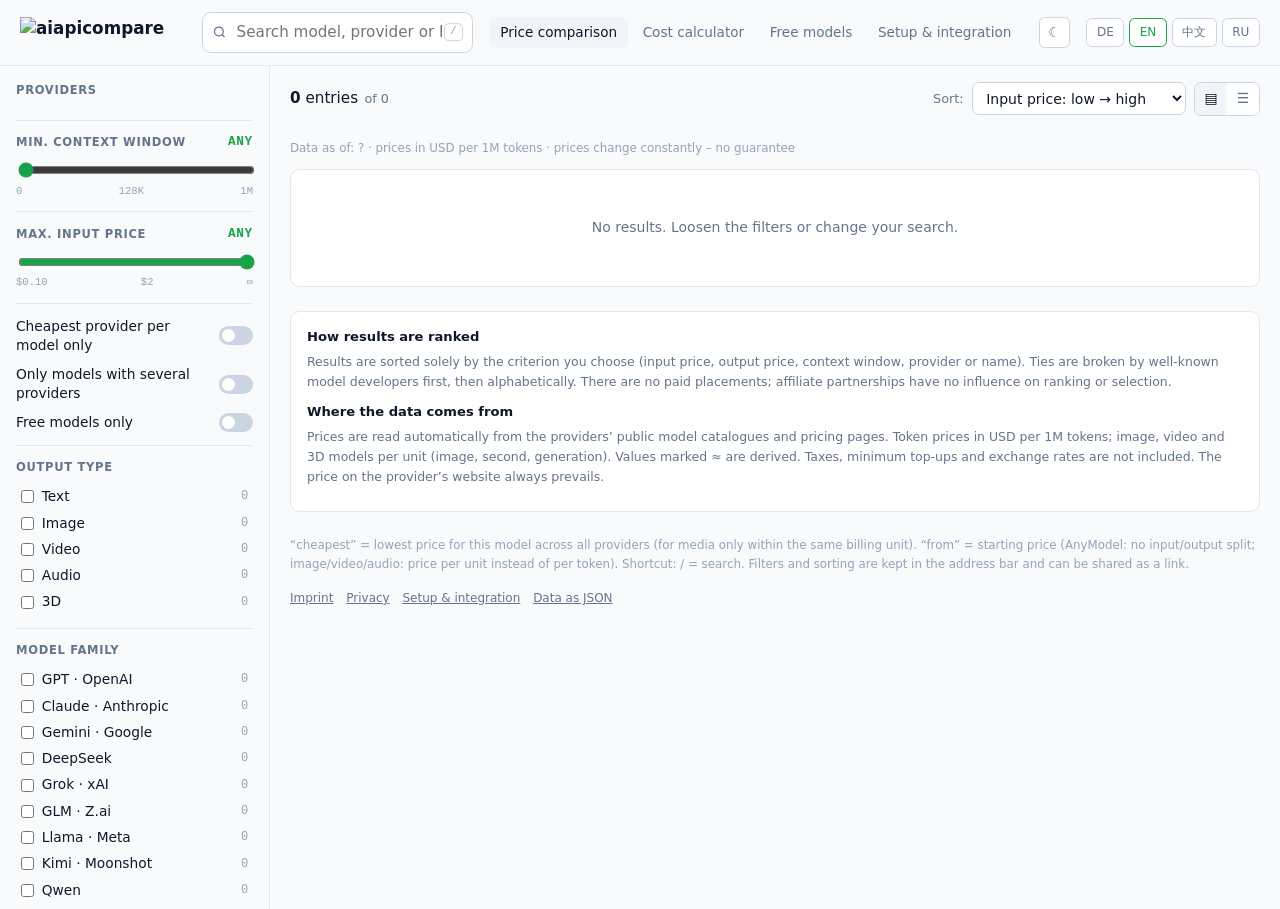
==== index.html @ ac5bf2ed "Website aiapicompare hochladen" ====
<!DOCTYPE html>
<html lang="de">
<head>
<meta charset="UTF-8">
<meta name="viewport" content="width=device-width, initial-scale=1">
<title>aiapicompare – Compare AI API prices</title>
<script src="theme.js"></script>
<meta name="description" content="Compare AI API prices: LLM token prices, image and video models across OpenRouter, NanoGPT, DeepInfra, Novita, CometAPI and more – sortable by provider, price and context window.">
<meta property="og:type" content="website">
<meta property="og:site_name" content="aiapicompare">
<meta property="og:title" content="aiapicompare – Compare AI API prices">
<meta property="og:description" content="Token, image &amp; video prices across providers – sortable by provider, price and context window.">
<meta property="og:url" content="https://aiapicompare.com/">
<meta property="og:image" content="https://aiapicompare.com/og-image.png">
<meta name="twitter:card" content="summary_large_image">
<link rel="icon" href="favicon.svg" type="image/svg+xml">
<link rel="icon" href="favicon-32.png" sizes="32x32" type="image/png">
<link rel="apple-touch-icon" href="apple-touch-icon.png">
<meta name="theme-color" content="#0b0c0e">
<style>
  :root{
    --bg:#0b0c0e; --panel:#121418; --panel2:#171a1f; --fg:#e8e9eb; --muted:#8d939c; --dim:#5f656e;
    --accent:#4ade80; --accent-bg:rgba(74,222,128,.10); --blue:#60a5fa;
    --border:#23262c; --border2:#2e323a; --input:#0e1013;
    --mono:ui-monospace,"Cascadia Code",Consolas,monospace;
  }
  *{box-sizing:border-box}
  html,body{margin:0}
  body{font-family:system-ui,-apple-system,"Segoe UI",Roboto,Ubuntu,sans-serif;background:var(--bg);color:var(--fg);font-size:14px;line-height:1.4}
  button,input,select{font:inherit;color:inherit}
  a{color:inherit}

  /* ---------- Kopfzeile ---------- */
  :root{--topbar:rgba(11,12,14,.92);--cmpbg:#0f1114}
  [data-theme=light]{--bg:#f8fafc;--panel:#ffffff;--panel2:#f1f5f9;--fg:#0f172a;--muted:#64748b;--dim:#94a3b8;--accent:#16a34a;--accent-bg:rgba(22,163,74,.08);--blue:#2563eb;--border:#e2e8f0;--border2:#cbd5e1;--input:#ffffff;--topbar:rgba(248,250,252,.92);--cmpbg:#f8fafc}
  [data-theme=light] .disclosure{background:#fffbeb;color:#78350f;border-color:#fcd34d}
  [data-theme=light] .disclosure b{color:#92400e}
  [data-theme=light] .switch span:before{box-shadow:0 0 0 1px #cbd5e1}
  .brand .logo-l{display:none}
  [data-theme=light] .brand .logo-d{display:none}
  [data-theme=light] .brand .logo-l{display:block}
  .themebtn{padding:.3rem .55rem;font-size:.85rem;border:1px solid var(--border2);background:var(--input);border-radius:.35rem;cursor:pointer;color:var(--muted);margin-left:auto}
  .themebtn+.langbtns{margin-left:0}
  .themebtn .ti-d{display:none}
  [data-theme=light] .themebtn .ti-l{display:none}
  [data-theme=light] .themebtn .ti-d{display:inline}
  .tag.neu{background:rgba(96,165,250,.12);color:var(--blue);border-color:rgba(96,165,250,.4);font-weight:700}
  .tag.gratis{background:var(--accent-bg);color:var(--accent);border-color:rgba(74,222,128,.35);font-weight:700}
  .tag.down{color:var(--accent)}
  .tag.up{color:#f87171}
  .sub5{display:block;font-size:.68rem;color:var(--dim);font-weight:400}
  a.mname{text-decoration:none;color:var(--fg)}
  a.mname:hover{color:var(--accent);text-decoration:underline}
  .topbar{position:sticky;top:0;z-index:20;display:flex;align-items:center;gap:1rem;padding:.75rem 1.25rem;background:var(--topbar);backdrop-filter:blur(8px);border-bottom:1px solid var(--border)}
  .brand{font-weight:700;font-size:1.05rem;white-space:nowrap}
  .brand{display:flex;align-items:center;text-decoration:none}
  .brand img{display:block;height:30px;width:auto}
  .searchbox{flex:1;max-width:560px;position:relative}
  .searchbox input{width:100%;padding:.55rem .9rem .55rem 2.1rem;border:1px solid var(--border2);border-radius:.55rem;background:var(--input);font-size:.95rem}
  .searchbox input:focus{outline:none;border-color:var(--blue)}
  .searchbox svg{position:absolute;left:.65rem;top:50%;transform:translateY(-50%);color:var(--muted)}
  .searchbox kbd{position:absolute;right:.6rem;top:50%;transform:translateY(-50%);font-family:var(--mono);font-size:.7rem;color:var(--dim);border:1px solid var(--border2);border-radius:.3rem;padding:0 .35rem}
  .langbtns{display:flex;gap:.3rem;margin-left:auto}
  .langbtns button{padding:.3rem .6rem;font-size:.75rem;border:1px solid var(--border2);background:var(--input);border-radius:.35rem;cursor:pointer;color:var(--muted)}
  .langbtns button.active{border-color:var(--accent);color:var(--accent)}
  .nav{display:flex;gap:.2rem}
  .nav a{padding:.35rem .7rem;border-radius:.4rem;text-decoration:none;color:var(--muted);font-size:.85rem;white-space:nowrap}
  .nav a:hover{color:var(--fg);background:var(--panel2)}
  .nav a.active{color:var(--fg);background:var(--panel2)}
  .adlabel{display:inline-block;font-size:.6rem;font-weight:700;letter-spacing:.03em;text-transform:uppercase;padding:.05rem .3rem;border-radius:.25rem;background:#3b2f0b;color:#fbbf24;border:1px solid #5c4710;vertical-align:middle;margin-left:.2rem}
  .disclosure{display:flex;gap:.6rem;align-items:flex-start;font-size:.78rem;line-height:1.5;color:#e5d3a1;background:#1d180a;border:1px solid #4a3a10;border-radius:.5rem;padding:.55rem .8rem;margin-bottom:.8rem}
  .disclosure[hidden]{display:none}
  .disclosure b{color:#fbbf24}
  .gotolink{display:inline-flex;align-items:center;gap:.2rem;padding:.25rem .55rem;border:1px solid var(--border2);border-radius:.4rem;text-decoration:none;font-size:.78rem;color:var(--fg);white-space:nowrap}
  .gotolink:hover{border-color:var(--accent);color:var(--accent)}
  .provlink{text-decoration:none}
  .provlink:hover span.pn{text-decoration:underline;color:var(--accent)}
  .est{color:#f59e0b;cursor:help;margin-right:.15rem}
  .legal{margin-top:1rem;font-size:.75rem}
  .legal a{color:var(--muted);margin-right:.8rem}
  .infobox{margin-top:1.5rem;padding:.9rem 1rem;border:1px solid var(--border);border-radius:.6rem;background:var(--panel);font-size:.78rem;color:var(--muted);line-height:1.6}
  .infobox h4{margin:0 0 .3rem;color:var(--fg);font-size:.82rem}
  .infobox p{margin:.2rem 0 .6rem}
  .filterbtn{display:none;padding:.45rem .75rem;border:1px solid var(--border2);background:var(--input);border-radius:.5rem;cursor:pointer}

  /* ---------- Layout ---------- */
  .layout{display:grid;grid-template-columns:270px 1fr;gap:0;min-height:calc(100vh - 57px)}
  aside{border-right:1px solid var(--border);padding:1rem 1rem 2rem;position:sticky;top:57px;height:calc(100vh - 57px);overflow-y:auto}
  main{padding:1rem 1.25rem 3rem;min-width:0}

  /* ---------- Seitenleiste ---------- */
  .fgroup{border-bottom:1px solid var(--border);padding:.8rem 0}
  .fgroup:first-child{padding-top:0}
  .fgroup h3{margin:0 0 .55rem;font-size:.72rem;letter-spacing:.06em;text-transform:uppercase;color:var(--muted);font-weight:600;display:flex;justify-content:space-between;align-items:center}
  .fgroup h3 button{background:none;border:0;color:var(--blue);font-size:.7rem;cursor:pointer;text-transform:none;letter-spacing:0;padding:0}
  .check{display:flex;align-items:center;gap:.5rem;padding:.22rem .3rem;border-radius:.35rem;cursor:pointer;font-size:.86rem}
  .check:hover{background:var(--panel2)}
  .check input{accent-color:var(--accent);margin:0}
  .check .cnt{margin-left:auto;color:var(--dim);font-size:.75rem;font-family:var(--mono)}
  .dot{width:.55rem;height:.55rem;border-radius:50%;flex:none}
  .range-val{font-family:var(--mono);font-size:.8rem;color:var(--accent)}
  input[type=range]{width:100%;accent-color:var(--accent)}
  .range-ticks{display:flex;justify-content:space-between;font-size:.66rem;color:var(--dim);font-family:var(--mono)}
  .toggle{display:flex;align-items:center;justify-content:space-between;gap:.6rem;font-size:.86rem;cursor:pointer}
  .switch{position:relative;width:34px;height:19px;flex:none}
  .switch input{opacity:0;width:0;height:0}
  .switch span{position:absolute;inset:0;background:var(--border2);border-radius:19px;transition:.15s}
  .switch span:before{content:"";position:absolute;width:13px;height:13px;left:3px;top:3px;background:#fff;border-radius:50%;transition:.15s}
  .switch input:checked+span{background:var(--accent)}
  .switch input:checked+span:before{transform:translateX(15px)}
  .resetall{margin-top:1rem;width:100%;padding:.5rem;border:1px solid var(--border2);background:var(--input);border-radius:.45rem;cursor:pointer;color:var(--muted)}
  .resetall:hover{color:var(--fg)}

  /* ---------- Werkzeugleiste ---------- */
  .toolbar{display:flex;align-items:center;gap:.75rem;flex-wrap:wrap;margin-bottom:.7rem}
  .count{font-size:.95rem}
  .count b{font-weight:700}
  .count small{color:var(--muted);margin-left:.4rem}
  .tb-right{margin-left:auto;display:flex;gap:.5rem;align-items:center}
  .tb-right label{font-size:.8rem;color:var(--muted)}
  select{padding:.42rem .6rem;border:1px solid var(--border2);background:var(--input);border-radius:.45rem;cursor:pointer}
  .viewtog{display:flex;border:1px solid var(--border2);border-radius:.45rem;overflow:hidden}
  .viewtog button{padding:.38rem .6rem;background:var(--input);border:0;cursor:pointer;color:var(--muted)}
  .viewtog button.active{background:var(--panel2);color:var(--fg)}
  .chips{display:flex;flex-wrap:wrap;gap:.35rem;margin-bottom:.8rem;min-height:0}
  .chip{display:inline-flex;align-items:center;gap:.35rem;padding:.2rem .55rem;font-size:.76rem;border:1px solid var(--border2);border-radius:1rem;background:var(--panel);cursor:pointer}
  .chip:hover{border-color:#f87171}
  .chip i{font-style:normal;color:var(--muted)}
  .meta{font-size:.74rem;color:var(--dim);margin-bottom:.8rem}

  /* ---------- Tabelle ---------- */
  .tablewrap{border:1px solid var(--border);border-radius:.6rem;background:var(--panel)}
  thead th:first-child{border-top-left-radius:.6rem}
  thead th:last-child{border-top-right-radius:.6rem}
  table{width:100%;border-collapse:collapse}
  thead th{position:sticky;top:57px;z-index:5;background:var(--panel2);padding:.6rem .8rem;font-size:.72rem;font-weight:600;color:var(--muted);text-align:left;border-bottom:1px solid var(--border);white-space:nowrap;user-select:none}
  th.sortable{cursor:pointer}
  th.sortable:hover{color:var(--fg)}
  th.active{color:var(--accent)}
  th .arr{display:inline-block;margin-left:.25rem;opacity:.35;font-size:.7rem}
  th.active .arr{opacity:1}
  th.num,td.num{text-align:right}
  tbody td{padding:.6rem .8rem;border-bottom:1px solid var(--border);vertical-align:middle}
  tbody tr.row:hover td{background:rgba(255,255,255,.025)}
  .mname{font-weight:600;text-decoration:none}
  .mname:hover{color:var(--accent)}
  .mid{display:block;font-family:var(--mono);font-size:.72rem;color:var(--dim);margin-top:.1rem;word-break:break-all}
  .tags{display:inline-flex;gap:.25rem;margin-left:.35rem;vertical-align:middle}
  .tag{font-size:.62rem;padding:.05rem .35rem;border-radius:.3rem;background:var(--panel2);color:var(--muted);border:1px solid var(--border2)}
  .tag.best{background:var(--accent-bg);color:var(--accent);border-color:rgba(74,222,128,.35)}
  .prov{display:inline-flex;align-items:center;gap:.4rem;white-space:nowrap}
  .prov small{color:var(--dim)}
  .price{font-family:var(--mono);white-space:nowrap}
  .price.best{color:var(--accent);font-weight:700}
  .unit{color:var(--dim);font-size:.7rem}
  .ctx{font-family:var(--mono);white-space:nowrap}
  .ctxbar{display:block;height:3px;border-radius:2px;background:var(--border2);margin-top:.3rem;overflow:hidden;width:70px;margin-left:auto}
  .ctxbar i{display:block;height:100%;background:var(--blue)}
  .cmpbtn{padding:.2rem .5rem;font-size:.72rem;border:1px solid var(--border2);border-radius:1rem;background:var(--input);cursor:pointer;color:var(--blue);white-space:nowrap}
  .cmpbtn:hover,.cmpbtn.open{border-color:var(--blue)}
  .extlink{color:var(--muted);text-decoration:none;font-size:1rem}
  .extlink:hover{color:var(--accent)}
  tr.cmp td{background:var(--cmpbg);padding:.4rem .8rem .8rem 2rem}
  .cmptable{width:100%;max-width:760px;border-collapse:collapse;font-size:.82rem}
  .cmptable th{position:static;background:none;padding:.35rem .5rem;font-size:.68rem}
  .cmptable td{padding:.35rem .5rem;border-bottom:1px dashed var(--border)}
  .cmptable tr.self td{background:rgba(96,165,250,.06)}
  .diff{font-size:.7rem;color:#f59e0b;margin-left:.3rem}
  .empty{padding:3rem;color:var(--muted);text-align:center}
  .more{display:block;margin:1rem auto 0;padding:.6rem 1.4rem;border:1px solid var(--border2);background:var(--panel);border-radius:.5rem;cursor:pointer}
  .more:hover{border-color:var(--accent)}

  /* ---------- Listenansicht (Karten) ---------- */
  .caps{display:flex;flex-wrap:wrap;gap:.25rem;margin-top:.35rem}
  .cap{display:inline-flex;align-items:center;gap:.15rem;font-size:.72rem;line-height:1.3;padding:.05rem .32rem;border:1px solid var(--border2);border-radius:.3rem;background:var(--panel2);cursor:help;white-space:nowrap}
  .cap b{font-size:.62rem;font-weight:700;color:var(--blue)}
  .cap.info{color:var(--muted);cursor:default}
  .cap.on{border-color:var(--accent);background:var(--accent-bg)}
  .check .ico{width:1.3rem;text-align:center;flex:none}
  .fhint{font-size:.7rem;color:var(--dim);margin-top:.4rem;line-height:1.4}
  .cards{display:flex;flex-direction:column;gap:.6rem}
  .card{border:1px solid var(--border);border-radius:.6rem;background:var(--panel);padding:.9rem 1rem}
  .card:hover{border-color:var(--border2)}
  .card-top{display:flex;justify-content:space-between;gap:1rem;align-items:flex-start}
  .card-stats{display:flex;flex-wrap:wrap;gap:.4rem 1.2rem;margin-top:.55rem;font-size:.8rem;color:var(--muted)}
  .card-stats b{color:var(--fg);font-family:var(--mono);font-weight:600}
  .card-stats b.best{color:var(--accent)}
  .card .cmpwrap{margin-top:.6rem}

  footer{margin-top:1.5rem;font-size:.74rem;color:var(--dim);line-height:1.6}

  /* ---------- Mobil ---------- */
  .backdrop{display:none}
  @media (max-width:900px){
    .layout{grid-template-columns:1fr}
    aside{position:fixed;left:0;top:0;bottom:0;width:300px;max-width:86vw;height:100vh;z-index:40;background:var(--bg);transform:translateX(-105%);transition:transform .2s;padding-top:1.2rem}
    body.drawer aside{transform:none}
    body.drawer .backdrop{display:block;position:fixed;inset:0;background:rgba(0,0,0,.55);z-index:30}
    .filterbtn{display:inline-block}
    .brand small{display:none}
    .nav{order:6;flex-basis:100%;overflow-x:auto}
    .topbar{flex-wrap:wrap;gap:.6rem}
    .searchbox{order:5;flex-basis:100%;max-width:none}
    .searchbox kbd{display:none}
    .tablewrap{overflow-x:auto}
    thead th{position:static}
  }
  @media (max-width:640px){
    main{padding:.8rem}
    .tb-right{margin-left:0;width:100%}
    .tb-right select{flex:1;min-width:0}
    .tb-right label{display:none}
  }
</style>
</head>
<body>

<div class="topbar">
  <button class="filterbtn" id="filterbtn">☰ <span data-t="filter"></span></button>
  <a class="brand" href="index.html" aria-label="aiapicompare"><img class="logo-d" src="logo/logo.svg" alt="aiapicompare" width="166" height="30"><img class="logo-l" src="logo/logo-hell.svg" alt="aiapicompare" width="166" height="30"></a>
  <div class="searchbox">
    <svg width="15" height="15" viewBox="0 0 24 24" fill="none" stroke="currentColor" stroke-width="2"><circle cx="11" cy="11" r="7"/><path d="m20 20-3.5-3.5"/></svg>
    <input type="search" id="search" autocomplete="off">
    <kbd>/</kbd>
  </div>
  <nav class="nav">
    <a href="index.html" class="active" data-t="nav_vergleich"></a>
    <a href="kosten.html" data-t="nav_kosten"></a>
    <a href="free.html" data-t="nav_gratis" id="gratislink"></a>
    <a href="anbindung.html" data-t="nav_anbindung"></a>
  </nav>
  <button class="themebtn"><span class="ti-l">☀</span><span class="ti-d">☾</span></button>
  <div class="langbtns">
    <button data-lang="de">DE</button>
    <button data-lang="en">EN</button>
    <button data-lang="zh">中文</button>
    <button data-lang="ru">RU</button>
  </div>
</div>

<div class="backdrop" id="backdrop"></div>

<div class="layout">
  <aside id="sidebar"></aside>
  <main>
    <div class="toolbar">
      <div class="count" id="count"></div>
      <div class="tb-right">
        <label for="sortsel" data-t="sortieren"></label>
        <select id="sortsel"></select>
        <div class="viewtog" id="viewtog">
          <button data-view="table" title="">▤</button>
          <button data-view="list" title="">☰</button>
        </div>
      </div>
    </div>
    <div class="chips" id="chips"></div>
    <div class="disclosure" id="disclosure" hidden></div>
    <div class="meta" id="meta"></div>
    <div id="results"></div>
    <div class="infobox" id="infobox"></div>
    <footer id="footer"></footer>
    <div class="legal"><a href="impressum.html" data-t="impressum"></a><a href="datenschutz.html" data-t="datenschutz"></a><a href="anbindung.html" data-t="nav_anbindung"></a><a href="api/prices.json" data-t="api"></a></div>
  </main>
</div>

<script src="config.js"></script>
<script src="out/data.js"></script>
<script>
"use strict";
const D = window.API_DATEN || {};
const C = window.SITE_CONFIG || {kennzeichnung:"Anzeige", hatAffiliate:function(){ return false; },
  linkHtml:function(k,u,t,c){ return u ? '<a class="'+(c||"")+'" href="'+u+'" target="_blank" rel="noopener">'+t+'</a>' : ""; }};

/* =================== Konfiguration =================== */
const QUELLEN = [
  {key:"openrouter",   name:"OpenRouter",   farbe:"#a78bfa"},
  {key:"uplinkswitch", name:"UplinkSwitch", farbe:"#f472b6"},
  {key:"anymodel",     name:"AnyModel",     farbe:"#fbbf24"},
  {key:"nanogpt",      name:"NanoGPT",      farbe:"#34d399"},
  {key:"chutes",       name:"Chutes",       farbe:"#f87171"},
  {key:"deepinfra",    name:"DeepInfra",    farbe:"#60a5fa"},
  {key:"novita",       name:"Novita AI",    farbe:"#2dd4bf"},
  {key:"cometapi",     name:"CometAPI",     farbe:"#fb923c"},
  {key:"kyma",         name:"Kyma API",     farbe:"#c084fc"}
].filter(function(q){ return D[q.key] && Object.keys(D[q.key]).length; });   // nur Anbieter mit Daten anzeigen
const Q_BY_KEY = {}; QUELLEN.forEach(function(q){ Q_BY_KEY[q.key] = q; });

const FAMILIEN = [
  {key:"gpt",      label:"GPT · OpenAI",       tokens:["openai","gpt"]},
  {key:"claude",   label:"Claude · Anthropic", tokens:["anthropic","claude"]},
  {key:"gemini",   label:"Gemini · Google",    tokens:["google","gemini","gemma"]},
  {key:"deepseek", label:"DeepSeek",           tokens:["deepseek"]},
  {key:"grok",     label:"Grok · xAI",         tokens:["xai","grok"]},
  {key:"glm",      label:"GLM · Z.ai",         tokens:["z.ai","glm"]},
  {key:"llama",    label:"Llama · Meta",       tokens:["meta","llama"]},
  {key:"kimi",     label:"Kimi · Moonshot",    tokens:["moonshot","kimi"]},
  {key:"qwen",     label:"Qwen",               tokens:["qwen"]},
  {key:"mistral",  label:"Mistral",            tokens:["mistral","codestral","devstral"]},
  {key:"minimax",  label:"MiniMax",            tokens:["minimax"]}
];
/* Fähigkeiten von Bild-/Video-Modellen (Piktogramme) */
const FAEH = {
  t2v:      {ico:"📝", art:"video", de:"Text → Video", en:"Text → video", zh:"文生视频", ru:"Текст → видео"},
  start:    {ico:"⏮️", art:"video", de:"Startbild (Bild → Video)", en:"First frame (image → video)", zh:"首帧（图生视频）", ru:"Первый кадр (изображение → видео)"},
  ende:     {ico:"⏭️", art:"video", de:"Endbild (letztes Bild vorgeben)", en:"Last frame", zh:"尾帧", ru:"Последний кадр"},
  ref:      {ico:"🧩", art:"video", de:"Referenzbilder / Figuren", en:"Reference images / characters", zh:"参考图 / 角色", ru:"Референсы / персонажи"},
  v2v:      {ico:"🎞️", art:"video", de:"Video bearbeiten (Video → Video)", en:"Video editing (video → video)", zh:"视频编辑（视频转视频）", ru:"Редактирование видео"},
  motion:   {ico:"🕺", art:"video", de:"Bewegung übertragen", en:"Motion transfer", zh:"动作迁移", ru:"Перенос движения"},
  ton:      {ico:"🔊", art:"video", de:"Mit Ton / Audio", en:"Native audio", zh:"原生音频", ru:"Со звуком"},
  audio_in: {ico:"🎤", art:"video", de:"Audio-Eingabe / Lippensynchron", en:"Audio input / lip-sync", zh:"音频输入 / 口型同步", ru:"Аудиовход / липсинк"},
  multishot:{ico:"🎬", art:"video", de:"Mehrere Szenen (Multi-Shot)", en:"Multi-shot", zh:"多镜头", ru:"Несколько сцен"},
  t2i:      {ico:"📝", art:"bild",  de:"Text → Bild", en:"Text → image", zh:"文生图", ru:"Текст → изображение"},
  edit:     {ico:"✏️", art:"bild",  de:"Bild bearbeiten", en:"Image editing", zh:"图像编辑", ru:"Редактирование изображений"},
  multiref: {ico:"🗂️", art:"bild",  de:"Mehrere Eingabebilder", en:"Multiple input images", zh:"多图输入", ru:"Несколько входных изображений"},
  maske:    {ico:"🖌️", art:"bild",  de:"Maske / Inpainting", en:"Mask / inpainting", zh:"蒙版 / 局部重绘", ru:"Маска / инпейнтинг"},
  transparent:{ico:"🔳", art:"bild", de:"Transparenter Hintergrund", en:"Transparent background", zh:"透明背景", ru:"Прозрачный фон"},
  upscale:  {ico:"🔍", art:"bild",  de:"Hochskalieren", en:"Upscaling", zh:"超分放大", ru:"Апскейл"},
  outpaint: {ico:"↔️", art:"bild",  de:"Bild erweitern (Outpainting)", en:"Outpainting", zh:"扩图", ru:"Расширение изображения"},
  "4k":     {ico:"<b>4K</b>", art:"beide", de:"Bis 4K-Auflösung", en:"Up to 4K resolution", zh:"最高 4K 分辨率", ru:"До 4K"},
  unzensiert:{ico:"🔓", art:"beide", de:"Ohne Inhaltsfilter", en:"No content filter", zh:"无内容过滤", ru:"Без фильтра контента"}
};
const FAEH_ORDNUNG = Object.keys(FAEH);
function faehName(k){ const f = FAEH[k]; return f ? (f[lang] || f.en) : k; }
const TYPEN = ["text","bild","video","audio","3d"];

// Schritte für die Schieberegler
const CTX_STEPS   = [0, 8000, 32000, 64000, 128000, 200000, 256000, 400000, 1000000];
const PREIS_STEPS = [0.1, 0.25, 0.5, 1, 2, 5, 10, 25, Infinity];  // max. Input-Preis

const ENTW_MAP = {"openai":"OpenAI","anthropic":"Anthropic","google":"Google","deepseek":"DeepSeek","deepseek-ai":"DeepSeek",
  "z-ai":"Z.ai","zai-org":"Z.ai","qwen":"Qwen","moonshotai":"Moonshot AI","meta-llama":"Meta","mistralai":"Mistral",
  "minimax":"MiniMax","minimaxai":"MiniMax","x-ai":"xAI","xai":"xAI","nvidia":"NVIDIA","microsoft":"Microsoft","cohere":"Cohere",
  "amazon":"Amazon","perplexity":"Perplexity","tencent":"Tencent","xiaomi":"Xiaomi"};
const BEKANNT = ["OpenAI","Anthropic","Google","DeepSeek","xAI","Meta","Qwen","Moonshot AI","Z.ai","Mistral","MiniMax","NVIDIA","Xiaomi","Tencent","Microsoft"];

/* =================== Übersetzungen =================== */
const I18N = {
  de:{
    seitentitel:"aiapicompare – KI-API-Preise vergleichen",
    nav_kosten:"Kostenrechner", nav_gratis:"Kostenlose Modelle", gratis:"kostenlos", nur_gratis:"Nur kostenlose Modelle", neu:"NEU", vorher:function(p){ return "vorher "+p; }, theme:"Hell / Dunkel", api:"Daten als JSON", pro5s:"/ 5-s-Clip", gen:"pro Generierung",
    filter:"Filter", suche:"Modell, Anbieter oder ID suchen …", sortieren:"Sortieren:",
    nav_vergleich:"Preisvergleich", nav_anbindung:"Anbindung & Einrichtung", impressum:"Impressum", datenschutz:"Datenschutz",
    zum_anbieter:"Zum Anbieter", einrichten:function(n){ return "So bindest du "+n+" an (Hermes, VS Code …)"; },
    geschaetzt:"geschätzt – aus dem Abrechnungsfaktor des Anbieters abgeleitet, nicht direkt veröffentlicht",
    disclosure:function(k){ return "<b>Transparenz:</b> Links mit dem Hinweis „"+k+"“ sind Affiliate-Links (Werbung). Wenn du darüber bei einem Anbieter Guthaben kaufst, erhalten wir eine Provision – für dich ändert sich der Preis nicht. Die Reihenfolge der Ergebnisse wird dadurch nicht beeinflusst."; },
    infobox:'<h4>Wie die Reihenfolge zustande kommt</h4><p>Die Ergebnisse werden ausschließlich nach dem von dir gewählten Kriterium sortiert (Input-Preis, Output-Preis, Kontextfenster, Anbieter oder Name). Bei Gleichstand stehen bekannte Modellentwickler vorn, danach alphabetisch. Es gibt keine bezahlten Platzierungen; Affiliate-Partnerschaften haben keinen Einfluss auf Reihenfolge oder Auswahl.</p><h4>Woher die Daten kommen</h4><p>Preise werden automatisch aus den öffentlichen Modell-Katalogen bzw. Preisseiten der Anbieter gelesen. Token-Preise in USD pro 1 Mio. Token; Bild-, Video- und 3D-Modelle pro Einheit (Bild, Sekunde, Generierung). Werte mit ≈ sind abgeleitet. Steuern, Mindestaufladungen und Wechselkurse sind nicht berücksichtigt. Maßgeblich ist immer der Preis auf der Seite des Anbieters.</p>',
    anbieter:"Anbieter", typ:"Ausgabe-Typ", typen:{text:"Text",bild:"Bild",video:"Video",audio:"Audio","3d":"3D"},
    kontext:"Min. Kontextfenster", preis:"Max. Input-Preis", familie:"Modellfamilie",
    alle:"alle", keine:"keine", egal:"beliebig", unbegrenzt:"beliebig",
    faeh_titel:"Fähigkeiten (Bild & Video)", faeh_hint:"Laut Katalog des jeweiligen Anbieters – dasselbe Modell kann je Anbieter unterschiedliche Optionen haben.", dauer_bis:"bis", spalte_faeh:"Fähigkeiten",
    nur_guenstig:"Nur günstigster Anbieter je Modell", nur_mehrere:"Nur Modelle mit mehreren Anbietern",
    reset:"Alle Filter zurücksetzen",
    sorts:{"preis-asc":"Input-Preis: niedrig → hoch","preis-desc":"Input-Preis: hoch → niedrig",
           "output-asc":"Output-Preis: niedrig → hoch","output-desc":"Output-Preis: hoch → niedrig",
           "kontext-desc":"Kontext: groß → klein","kontext-asc":"Kontext: klein → groß",
           "anbieter-asc":"Anbieter: A → Z","anbieter-desc":"Anbieter: Z → A",
           "name-asc":"Name: A → Z","name-desc":"Name: Z → A","neu-desc":"Neueste zuerst"},
    cols:{name:"Modell",anbieter:"Anbieter",kontext:"Kontext",preis:"Input $/1M",output:"Output $/1M",cmp:"Vergleich"},
    treffer:function(n,g){ return "<b>"+n.toLocaleString("de-DE")+"</b> Einträge<small>von "+g.toLocaleString("de-DE")+"</small>"; },
    anbieter_n:function(n){ return n+" Anbieter"; },
    guenstigster:"günstigster", ab:"ab", mehr:function(n){ return "Weitere "+n+" anzeigen"; },
    leer:"Keine Treffer. Filter lockern oder Suche ändern.",
    veraltet:function(n){ return "nicht aktualisiert: "+n; },
    meta:function(t){ return "Stand der Daten: "+t+" · Preise in USD pro 1 Mio. Token · Preise ändern sich laufend – ohne Gewähr"; },
    cmp_titel:"Preise dieses Modells bei allen Anbietern",
    teurer:function(p){ return "+"+p+" %"; },
    footer:"„günstigster“ = niedrigster Preis für dieses Modell über alle Anbieter (bei Medien nur innerhalb derselben Abrechnungseinheit). „ab“ = ab-Preis (AnyModel: kein Input/Output-Split; Bild/Video/Audio: Preis pro Einheit statt pro Token). Tastenkürzel: / = Suche. Filter und Sortierung stehen in der Adresszeile und lassen sich als Link teilen.",
    einheiten:{image:"/Bild",second:"/s","1k_chars":"/1k Zeichen",generation:"/Generierung",minute:"/Min.","1k_bytes":"/1 kB"},
    ansicht_tabelle:"Tabelle", ansicht_liste:"Liste"
  },
  en:{
    seitentitel:"aiapicompare – Compare AI API prices",
    nav_kosten:"Cost calculator", nav_gratis:"Free models", gratis:"free", nur_gratis:"Free models only", neu:"NEW", vorher:function(p){ return "previously "+p; }, theme:"Light / dark", api:"Data as JSON", pro5s:"/ 5 s clip", gen:"per generation",
    filter:"Filters", suche:"Search model, provider or ID …", sortieren:"Sort:",
    nav_vergleich:"Price comparison", nav_anbindung:"Setup & integration", impressum:"Imprint", datenschutz:"Privacy",
    zum_anbieter:"Go to provider", einrichten:function(n){ return "How to connect "+n+" (Hermes, VS Code …)"; },
    geschaetzt:"estimated – derived from the provider's billing factor, not published directly",
    disclosure:function(k){ return "<b>Transparency:</b> Links marked “"+k+"” are affiliate links (advertising). If you buy credits from a provider through them, we receive a commission – the price stays the same for you. The order of results is not affected."; },
    infobox:'<h4>How results are ranked</h4><p>Results are sorted solely by the criterion you choose (input price, output price, context window, provider or name). Ties are broken by well-known model developers first, then alphabetically. There are no paid placements; affiliate partnerships have no influence on ranking or selection.</p><h4>Where the data comes from</h4><p>Prices are read automatically from the providers’ public model catalogues and pricing pages. Token prices in USD per 1M tokens; image, video and 3D models per unit (image, second, generation). Values marked ≈ are derived. Taxes, minimum top-ups and exchange rates are not included. The price on the provider’s website always prevails.</p>',
    anbieter:"Providers", typ:"Output type", typen:{text:"Text",bild:"Image",video:"Video",audio:"Audio","3d":"3D"},
    kontext:"Min. context window", preis:"Max. input price", familie:"Model family",
    alle:"all", keine:"none", egal:"any", unbegrenzt:"any",
    faeh_titel:"Capabilities (image & video)", faeh_hint:"According to each provider’s catalogue – the same model may offer different options per provider.", dauer_bis:"up to", spalte_faeh:"Capabilities",
    nur_guenstig:"Cheapest provider per model only", nur_mehrere:"Only models with several providers",
    reset:"Reset all filters",
    sorts:{"preis-asc":"Input price: low → high","preis-desc":"Input price: high → low",
           "output-asc":"Output price: low → high","output-desc":"Output price: high → low",
           "kontext-desc":"Context: large → small","kontext-asc":"Context: small → large",
           "anbieter-asc":"Provider: A → Z","anbieter-desc":"Provider: Z → A",
           "name-asc":"Name: A → Z","name-desc":"Name: Z → A","neu-desc":"Newest first"},
    cols:{name:"Model",anbieter:"Provider",kontext:"Context",preis:"Input $/1M",output:"Output $/1M",cmp:"Compare"},
    treffer:function(n,g){ return "<b>"+n.toLocaleString("en-US")+"</b> entries<small>of "+g.toLocaleString("en-US")+"</small>"; },
    anbieter_n:function(n){ return n+" providers"; },
    guenstigster:"cheapest", ab:"from", mehr:function(n){ return "Show "+n+" more"; },
    leer:"No results. Loosen the filters or change your search.",
    veraltet:function(n){ return "not updated: "+n; },
    meta:function(t){ return "Data as of: "+t+" · prices in USD per 1M tokens · prices change constantly – no guarantee"; },
    cmp_titel:"Prices for this model across all providers",
    teurer:function(p){ return "+"+p+" %"; },
    footer:"“cheapest” = lowest price for this model across all providers (for media only within the same billing unit). “from” = starting price (AnyModel: no input/output split; image/video/audio: price per unit instead of per token). Shortcut: / = search. Filters and sorting are kept in the address bar and can be shared as a link.",
    einheiten:{image:"/image",second:"/s","1k_chars":"/1k chars",generation:"/generation",minute:"/min","1k_bytes":"/1 kB"},
    ansicht_tabelle:"Table", ansicht_liste:"List"
  },
  zh:{
    seitentitel:"aiapicompare – AI API 价格对比",
    nav_kosten:"成本计算器", nav_gratis:"免费模型", gratis:"免费", nur_gratis:"仅显示免费模型", neu:"新", vorher:function(p){ return "之前 "+p; }, theme:"浅色 / 深色", api:"JSON 数据", pro5s:"/ 5 秒片段", gen:"每次生成",
    filter:"筛选", suche:"搜索模型、提供商或 ID …", sortieren:"排序：",
    nav_vergleich:"价格对比", nav_anbindung:"接入与配置", impressum:"网站信息", datenschutz:"隐私政策",
    zum_anbieter:"前往提供商", einrichten:function(n){ return "如何接入 "+n+"（Hermes、VS Code …）"; },
    geschaetzt:"估算值 – 根据提供商的计费系数推算，并非官方直接公布",
    disclosure:function(k){ return "<b>透明声明：</b>标有“"+k+"”的链接为推广（联盟）链接，属于广告。若您通过这些链接在提供商处充值，我们将获得佣金，您的价格不变。结果排序不受影响。"; },
    infobox:'<h4>排序规则</h4><p>结果仅按您选择的条件排序（输入价格、输出价格、上下文窗口、提供商或名称）。条件相同时，知名模型开发商优先，其次按字母顺序。不存在付费排名；联盟合作不影响排序或展示内容。</p><h4>数据来源</h4><p>价格自动读取自各提供商公开的模型目录和价格页面。Token 价格单位为每百万 Token 美元；图像、视频和 3D 模型按单位计价（每张、每秒、每次生成）。带 ≈ 的数值为推算值。未包含税费、最低充值和汇率。一切以提供商网站上的价格为准。</p>',
    anbieter:"提供商", typ:"输出类型", typen:{text:"文本",bild:"图像",video:"视频",audio:"音频","3d":"3D"},
    kontext:"最小上下文窗口", preis:"最高输入价格", familie:"模型系列",
    alle:"全部", keine:"无", egal:"不限", unbegrenzt:"不限",
    faeh_titel:"功能（图像与视频）", faeh_hint:"依据各提供商目录——同一模型在不同提供商处的选项可能不同。", dauer_bis:"最长", spalte_faeh:"功能",
    nur_guenstig:"每个模型仅显示最便宜的提供商", nur_mehrere:"仅显示有多个提供商的模型",
    reset:"重置所有筛选",
    sorts:{"preis-asc":"输入价格：从低到高","preis-desc":"输入价格：从高到低",
           "output-asc":"输出价格：从低到高","output-desc":"输出价格：从高到低",
           "kontext-desc":"上下文：从大到小","kontext-asc":"上下文：从小到大",
           "anbieter-asc":"提供商：A → Z","anbieter-desc":"提供商：Z → A",
           "name-asc":"名称：A → Z","name-desc":"名称：Z → A","neu-desc":"最新优先"},
    cols:{name:"模型",anbieter:"提供商",kontext:"上下文",preis:"输入 $/1M",output:"输出 $/1M",cmp:"对比"},
    treffer:function(n,g){ return "<b>"+n.toLocaleString("zh-CN")+"</b> 条<small>共 "+g.toLocaleString("zh-CN")+" 条</small>"; },
    anbieter_n:function(n){ return n+" 家提供商"; },
    guenstigster:"最便宜", ab:"起", mehr:function(n){ return "再显示 "+n+" 条"; },
    leer:"没有结果。请放宽筛选条件或修改搜索内容。",
    veraltet:function(n){ return "未更新："+n; },
    meta:function(t){ return "数据时间："+t+" · 价格单位为每百万 Token 美元 · 价格随时变化，仅供参考"; },
    cmp_titel:"该模型在所有提供商处的价格",
    teurer:function(p){ return "+"+p+"%"; },
    footer:"“最便宜” = 该模型在所有提供商中的最低价格（媒体模型仅在相同计费单位内比较）。“起” = 起步价（AnyModel：不区分输入/输出；图像/视频/音频：按单位而非 Token 计价）。快捷键：/ = 搜索。筛选和排序会保存在地址栏中，可作为链接分享。",
    einheiten:{image:"/张",second:"/秒","1k_chars":"/千字符",generation:"/次",minute:"/分钟","1k_bytes":"/1 kB"},
    ansicht_tabelle:"表格", ansicht_liste:"列表"
  },
  ru:{
    seitentitel:"aiapicompare – сравнение цен AI API",
    nav_kosten:"Калькулятор", nav_gratis:"Бесплатные модели", gratis:"бесплатно", nur_gratis:"Только бесплатные модели", neu:"НОВОЕ", vorher:function(p){ return "раньше "+p; }, theme:"Светлая / тёмная", api:"Данные в JSON", pro5s:"/ клип 5 с", gen:"за генерацию",
    filter:"Фильтры", suche:"Поиск по модели, поставщику или ID …", sortieren:"Сортировка:",
    nav_vergleich:"Сравнение цен", nav_anbindung:"Подключение", impressum:"Импрессум", datenschutz:"Конфиденциальность",
    zum_anbieter:"К поставщику", einrichten:function(n){ return "Как подключить "+n+" (Hermes, VS Code …)"; },
    geschaetzt:"оценка – рассчитано по коэффициенту тарификации поставщика",
    disclosure:function(k){ return "<b>Прозрачность:</b> ссылки с пометкой «"+k+"» – партнёрские (реклама). При покупке через них мы получаем комиссию, цена для вас не меняется. На порядок результатов это не влияет."; },
    infobox:'<h4>Как формируется порядок</h4><p>Результаты сортируются только по выбранному вами критерию (цена входа, цена выхода, контекст, поставщик или имя). При равенстве сначала известные разработчики, затем по алфавиту. Платных размещений нет; партнёрские программы не влияют на порядок или выбор.</p><h4>Источник данных</h4><p>Цены автоматически берутся из публичных каталогов и страниц цен поставщиков. Токены – USD за 1 млн; картинки, видео и 3D – за единицу. Значения с ≈ рассчитаны. Налоги и курсы валют не учтены. Действует цена на сайте поставщика.</p>',
    anbieter:"Поставщики", typ:"Тип вывода", typen:{text:"Текст",bild:"Картинка",video:"Видео",audio:"Аудио","3d":"3D"},
    kontext:"Мин. контекстное окно", preis:"Макс. цена входа", familie:"Семейство моделей",
    alle:"все", keine:"ничего", egal:"любой", unbegrenzt:"любая",
    faeh_titel:"Возможности (изображения и видео)", faeh_hint:"По каталогу поставщика – у одной модели опции могут отличаться в зависимости от поставщика.", dauer_bis:"до", spalte_faeh:"Возможности",
    nur_guenstig:"Только самый дешёвый поставщик", nur_mehrere:"Только модели у нескольких поставщиков",
    reset:"Сбросить все фильтры",
    sorts:{"preis-asc":"Цена входа: по возрастанию","preis-desc":"Цена входа: по убыванию",
           "output-asc":"Цена выхода: по возрастанию","output-desc":"Цена выхода: по убыванию",
           "kontext-desc":"Контекст: больше → меньше","kontext-asc":"Контекст: меньше → больше",
           "anbieter-asc":"Поставщик: А → Я","anbieter-desc":"Поставщик: Я → А",
           "name-asc":"Имя: А → Я","name-desc":"Имя: Я → А","neu-desc":"Сначала новые"},
    cols:{name:"Модель",anbieter:"Поставщик",kontext:"Контекст",preis:"Вход $/1M",output:"Выход $/1M",cmp:"Сравнение"},
    treffer:function(n,g){ return "<b>"+n.toLocaleString("ru-RU")+"</b> записей<small>из "+g.toLocaleString("ru-RU")+"</small>"; },
    anbieter_n:function(n){ return n+" поставщ."; },
    guenstigster:"дешевле всех", ab:"от", mehr:function(n){ return "Показать ещё "+n; },
    leer:"Ничего не найдено. Ослабьте фильтры или измените поиск.",
    veraltet:function(n){ return "не обновлено: "+n; },
    meta:function(t){ return "Данные от: "+t+" · цены в USD за 1 млн токенов · цены меняются – без гарантии"; },
    cmp_titel:"Цены этой модели у всех поставщиков",
    teurer:function(p){ return "+"+p+" %"; },
    footer:"«дешевле всех» = самая низкая цена входа для этой модели среди всех поставщиков. «от» = минимальная цена (AnyModel: без разделения вход/выход; картинки/видео/аудио: цена за единицу). Клавиша / = поиск. Фильтры и сортировка сохраняются в адресе страницы.",
    einheiten:{image:"/карт.",second:"/сек","1k_chars":"/1k зн.",generation:"/ген.",minute:"/мин.","1k_bytes":"/1 кБ"},
    ansicht_tabelle:"Таблица", ansicht_liste:"Список"
  }
};

/* =================== Daten aufbereiten =================== */
const fameOf = function(entw){ const i = BEKANNT.indexOf(entw); return i < 0 ? 99 : i; };
const zeilen = [];
QUELLEN.forEach(function(q){
  const src = D[q.key] || {};
  Object.keys(src).forEach(function(kanon){
    const v = src[kanon];
    const inp  = (typeof v.in  === "number") ? v.in  : null;
    const outp = (typeof v.out === "number") ? v.out : null;
    const ab   = (inp === null && typeof v.price === "number") ? v.price : null;
    const mp   = (typeof v.media_preis === "number") ? v.media_preis : null;
    const roh  = v.roh_id || kanon;
    let url = v.url || "";
    if (!url && q.key === "openrouter")   url = "https://openrouter.ai/" + roh;
    if (!url && q.key === "uplinkswitch") url = "https://uplinkswitch.ai/models/" + roh;
    let entw = v.entwickler || "";
    if (!entw && roh.indexOf("/") > 0) { const pre = roh.split("/")[0].toLowerCase(); entw = ENTW_MAP[pre] || ""; }
    if (entw && ENTW_MAP[entw.toLowerCase()]) entw = ENTW_MAP[entw.toLowerCase()];
    const name = v.name || v.display_name || roh;
    zeilen.push({
      id: q.key + "|" + kanon, kanon: kanon, qkey: q.key, quelle: q.name, url: url, roh: roh,
      name: name, entw: entw, fame: fameOf(entw),
      context: v.context || 0, inp: inp, outp: outp, ab: ab, media: !!v.media || (inp === null && mp !== null), mp: mp,
      einheit: v.einheit || "", typ: v.typ || ["text"], hinweis: v.hinweis || "", est: !!v.geschaetzt,
      faeh: v.faeh || [], aufl: v.aufl || "", dauer: v.dauer || 0, refmax: v.refmax || 0, dauer_fix: v.dauer_fix || 0,
      gratis: !!v.gratis, seit: v.seit || "", vorher: (typeof v.vorher === "number") ? v.vorher : null,
      preis: inp !== null ? inp : (ab !== null ? ab : (mp !== null ? mp : Infinity)),
      such: (name + " " + q.name + " " + entw + " " + roh + " " + kanon).toLowerCase()
    });
  });
});
// Videos: Preis auf "pro Sekunde" umrechnen, damit "pro Sekunde" und "pro Generierung" vergleichbar werden
zeilen.forEach(function(z){
  z.ps = null;
  if (z.typ.indexOf("video") >= 0 && z.mp !== null && z.inp === null) {
    if (z.einheit === "second") z.ps = z.mp;
    else if (z.einheit === "generation" && z.dauer_fix) z.ps = z.mp / z.dauer_fix;
    if (z.ps !== null) z.preis = z.ps;
  }
  z.haupt = z.inp !== null ? z.inp : (z.ab !== null ? z.ab : z.mp);
});
const STAND = ((D.meta && D.meta.erstellt) || "").slice(0, 10);
function istNeu(z){ return z.seit && STAND && (Date.parse(STAND) - Date.parse(z.seit)) <= 7 * 864e5; }
function modellSlug(k){ return String(k).replace(/^media-/, "").toLowerCase().replace(/[^a-z0-9-]+/g, "-").replace(/-+/g, "-").replace(/^-|-$/g, ""); }
function sprachPfad(){ return lang === "en" ? "" : lang + "/"; }
// Gruppen je Modell (kanon) – für "günstigster" und Vergleich
const gruppen = {};
// Medien nur innerhalb derselben Abrechnungseinheit vergleichen (pro Sekunde ≠ pro Video)
zeilen.forEach(function(z){ z.gkey = z.kanon + (z.inp === null && z.ab === null && z.mp !== null ? "|" + (z.ps !== null ? "second" : z.einheit) : ""); });
zeilen.forEach(function(z){ (gruppen[z.gkey] = gruppen[z.gkey] || []).push(z); });
Object.keys(gruppen).forEach(function(k){
  const g = gruppen[k].filter(function(z){ return z.preis !== Infinity; });
  const min = g.length ? Math.min.apply(null, g.map(function(z){ return z.preis; })) : Infinity;
  gruppen[k].forEach(function(z){ z.anz = gruppen[k].length; z.minPreis = min; z.best = z.preis !== Infinity && z.preis === min && g.length > 1; });
});
const MAXCTX = 2000000;

/* =================== Zustand (in URL gespeichert) =================== */
const DEFAULT = {q:"", anb:[], typ:[], fam:[], cap:[], ctx:0, pmax:PREIS_STEPS.length-1, sort:"preis", dir:"asc", best:false, multi:false, gratis:false, view:"table"};
let S = JSON.parse(JSON.stringify(DEFAULT));
let lang = "de";
let limit = 100;
const offen = {};   // aufgeklappte Vergleiche

function lsGet(k){ try { return localStorage.getItem(k); } catch(e){ return null; } }
function lsSet(k,v){ try { localStorage.setItem(k,v); } catch(e){} }

function ladeZustand(){
  lang = lsGet("lang") || ((navigator.language || "").slice(0,2) === "de" ? "de" : (navigator.language || "").slice(0,2) === "ru" ? "ru" : (navigator.language || "").slice(0,2) === "zh" ? "zh" : "en");
  if (!I18N[lang]) lang = "en";
  const v = lsGet("view"); if (v) S.view = v; else if (window.innerWidth < 700) S.view = "list";
  const h = location.hash.replace(/^#/, "");
  if (!h) return;
  const p = new URLSearchParams(h);
  if (p.has("q")) S.q = p.get("q");
  ["anb","typ","fam","cap"].forEach(function(k){ if (p.get(k)) S[k] = p.get(k).split(","); });
  if (p.has("ctx"))  S.ctx  = Math.max(0, Math.min(CTX_STEPS.length-1, +p.get("ctx") || 0));
  if (p.has("pmax")) S.pmax = Math.max(0, Math.min(PREIS_STEPS.length-1, +p.get("pmax")));
  if (p.has("sort")) S.sort = p.get("sort");
  if (p.has("dir"))  S.dir  = p.get("dir") === "desc" ? "desc" : "asc";
  S.best  = p.get("best") === "1";
  S.multi = p.get("multi") === "1";
  S.gratis = p.get("gratis") === "1";
  if (p.has("view")) S.view = p.get("view");
}
function speichereZustand(){
  const p = new URLSearchParams();
  if (S.q) p.set("q", S.q);
  ["anb","typ","fam","cap"].forEach(function(k){ if (S[k].length) p.set(k, S[k].join(",")); });
  if (S.ctx) p.set("ctx", S.ctx);
  if (S.pmax !== DEFAULT.pmax) p.set("pmax", S.pmax);
  if (S.sort !== DEFAULT.sort || S.dir !== DEFAULT.dir){ p.set("sort", S.sort); p.set("dir", S.dir); }
  if (S.best) p.set("best","1");
  if (S.gratis) p.set("gratis","1");
  if (S.multi) p.set("multi","1");
  const s = p.toString();
  try { history.replaceState(null, "", s ? "#" + s : location.pathname + location.search); } catch(e){}
}

/* =================== Hilfsfunktionen =================== */
function esc(s){ return String(s).replace(/&/g,"&amp;").replace(/</g,"&lt;").replace(/>/g,"&gt;").replace(/"/g,"&quot;"); }
function fmtPreis(n){ if (n === null || n === Infinity) return "—"; return "$" + (n >= 100 ? n.toFixed(0) : n >= 1 ? n.toFixed(2) : n >= 0.01 ? n.toFixed(3) : n.toFixed(4)); }
function fmtCtx(n){
  if (!n) return "—";
  if (n >= 1000000) return (n/1000000).toFixed(n % 1000000 ? 2 : 0).replace(/\.?0+$/,"") + "M";
  if (n >= 1000) return Math.round(n/1000) + "K";
  return String(n);
}
function famMatch(z, key){
  const f = FAMILIEN.find(function(x){ return x.key === key; });
  return f && f.tokens.some(function(t){ return z.such.indexOf(t) !== -1; });
}
function T(){ return I18N[lang]; }

/* =================== Filtern & Sortieren =================== */
function filtere(ohne){
  const q = S.q.trim().toLowerCase();
  const qn = q.replace(/[.\s_]+/g, "-");
  const maxP = PREIS_STEPS[S.pmax];
  const minC = CTX_STEPS[S.ctx];
  return zeilen.filter(function(z){
    if (ohne !== "anb" && S.anb.length && S.anb.indexOf(z.qkey) < 0) return false;
    if (ohne !== "typ" && S.typ.length && !z.typ.some(function(t){ return S.typ.indexOf(t) >= 0; })) return false;
    if (ohne !== "cap" && S.cap.length && !S.cap.every(function(c){ return z.faeh.indexOf(c) >= 0; })) return false;
    if (ohne !== "fam" && S.fam.length && !S.fam.some(function(f){ return famMatch(z, f); })) return false;
    if (minC && z.context < minC) return false;
    if (maxP !== Infinity && !(z.preis <= maxP)) return false;
    if (S.best && !(z.preis !== Infinity && z.preis === z.minPreis)) return false;
    if (S.multi && z.anz < 2) return false;
    if (S.gratis && !z.gratis) return false;
    if (q && z.such.indexOf(q) < 0 && z.such.replace(/[.\s_]+/g, "-").indexOf(qn) < 0) return false;
    return true;
  });
}
function sortiere(liste){
  const d = S.dir === "desc" ? -1 : 1;
  const num = function(a, b){   // fehlende Werte immer ans Ende
    const ma = (a === null || a === Infinity || a === 0 && S.sort === "kontext"), mb = (b === null || b === Infinity || b === 0 && S.sort === "kontext");
    if (ma && mb) return 0; if (ma) return 1; if (mb) return -1;
    return (a - b) * d;
  };
  const tie = function(a, b){ return (a.fame - b.fame) || a.name.localeCompare(b.name); };
  const cmp = {
    preis:   function(a,b){ return num(a.preis, b.preis) || tie(a,b); },
    output:  function(a,b){ return num(a.outp, b.outp) || num(a.preis, b.preis) || tie(a,b); },
    kontext: function(a,b){ return num(a.context, b.context) || (a.preis - b.preis) || tie(a,b); },
    anbieter:function(a,b){ return a.quelle.localeCompare(b.quelle) * d || (a.preis - b.preis) || tie(a,b); },
    neu:     function(a,b){ return ((b.seit || "") < (a.seit || "") ? -1 : (b.seit || "") > (a.seit || "") ? 1 : 0) || tie(a,b); },
    name:    function(a,b){ return a.name.localeCompare(b.name, undefined, {numeric:true}) * d || (a.preis - b.preis); }
  }[S.sort] || function(){ return 0; };
  return liste.sort(cmp);
}

/* =================== Seitenleiste =================== */
function zaehle(liste, fn){ const c = {}; liste.forEach(function(z){ fn(z).forEach(function(k){ c[k] = (c[k]||0) + 1; }); }); return c; }

function renderSidebar(){
  const t = T();
  const cA = zaehle(filtere("anb"), function(z){ return [z.qkey]; });
  const cT = zaehle(filtere("typ"), function(z){ return z.typ; });
  const cF = zaehle(filtere("fam"), function(z){ return FAMILIEN.filter(function(f){ return famMatch(z, f.key); }).map(function(f){ return f.key; }); });
  const check = function(gruppe, key, label, cnt, vor){
    return '<label class="check"><input type="checkbox" data-g="'+gruppe+'" value="'+key+'"'+(S[gruppe].indexOf(key)>=0?" checked":"")+'>'+
      (vor||"")+'<span>'+esc(label)+'</span><span class="cnt">'+(cnt||0)+'</span></label>';
  };
  const kopf = function(titel, gruppe){
    return '<h3>'+titel+(S[gruppe].length ? '<button data-clear="'+gruppe+'">'+t.alle+'</button>' : "")+'</h3>';
  };
  const ctxVal = S.ctx ? "≥ " + fmtCtx(CTX_STEPS[S.ctx]) : t.egal;
  const pVal = PREIS_STEPS[S.pmax] === Infinity ? t.unbegrenzt : "≤ " + fmtPreis(PREIS_STEPS[S.pmax]);

  document.getElementById("sidebar").innerHTML =
    '<div class="fgroup">'+kopf(t.anbieter,"anb")+
      QUELLEN.map(function(q){ return check("anb", q.key, q.name, cA[q.key], '<span class="dot" style="background:'+q.farbe+'"></span>'); }).join("")+'</div>'+
    '<div class="fgroup"><h3>'+t.kontext+' <span class="range-val">'+ctxVal+'</span></h3>'+
      '<input type="range" id="ctxrange" min="0" max="'+(CTX_STEPS.length-1)+'" step="1" value="'+S.ctx+'">'+
      '<div class="range-ticks"><span>0</span><span>128K</span><span>1M</span></div></div>'+
    '<div class="fgroup"><h3>'+t.preis+' <span class="range-val">'+pVal+'</span></h3>'+
      '<input type="range" id="prange" min="0" max="'+(PREIS_STEPS.length-1)+'" step="1" value="'+S.pmax+'">'+
      '<div class="range-ticks"><span>$0.10</span><span>$2</span><span>∞</span></div></div>'+
    '<div class="fgroup">'+
      '<label class="toggle"><span>'+t.nur_guenstig+'</span><span class="switch"><input type="checkbox" id="bestchk"'+(S.best?" checked":"")+'><span></span></span></label>'+
      '<div style="height:.6rem"></div>'+
      '<label class="toggle"><span>'+t.nur_mehrere+'</span><span class="switch"><input type="checkbox" id="multichk"'+(S.multi?" checked":"")+'><span></span></span></label>'+
      '<div style="height:.6rem"></div>'+
      '<label class="toggle"><span>'+t.nur_gratis+'</span><span class="switch"><input type="checkbox" id="gratischk"'+(S.gratis?" checked":"")+'><span></span></span></label></div>'+
    '<div class="fgroup">'+kopf(t.typ,"typ")+
      TYPEN.map(function(k){ return check("typ", k, t.typen[k], cT[k]); }).join("")+'</div>'+
    faehGruppe(t)+
    '<div class="fgroup">'+kopf(t.familie,"fam")+
      FAMILIEN.map(function(f){ return check("fam", f.key, f.label, cF[f.key]); }).join("")+'</div>'+
    '<button class="resetall" id="resetall">↺ '+t.reset+'</button>'+
    '<div class="legal"><a href="impressum.html">'+t.impressum+'</a><a href="datenschutz.html">'+t.datenschutz+'</a></div>';
}

function faehGruppe(t){
  const cC = zaehle(filtere("cap"), function(z){ return z.faeh; });
  const keys = FAEH_ORDNUNG.filter(function(k){ return cC[k] || S.cap.indexOf(k) >= 0; });
  if (!keys.length) return "";
  return '<div class="fgroup"><h3>'+t.faeh_titel+(S.cap.length ? '<button data-clear="cap">'+t.alle+'</button>' : "")+'</h3>'+
    keys.map(function(k){
      return '<label class="check"><input type="checkbox" data-g="cap" value="'+k+'"'+(S.cap.indexOf(k)>=0?" checked":"")+'>'+
        '<span class="ico">'+FAEH[k].ico+'</span><span>'+esc(faehName(k))+'</span><span class="cnt">'+(cC[k]||0)+'</span></label>';
    }).join("")+'<div class="fhint">'+t.faeh_hint+'</div></div>';
}
function capsHtml(z, t){
  if (!z.faeh.length && !z.aufl && !z.dauer) return "";
  let h = z.faeh.slice().sort(function(a,b){ return FAEH_ORDNUNG.indexOf(a) - FAEH_ORDNUNG.indexOf(b); }).map(function(k){
    if (!FAEH[k]) return "";
    let label = faehName(k);
    if (k === "multiref" && z.refmax) label += " (" + z.refmax + ")";
    return '<span class="cap'+(S.cap.indexOf(k)>=0?" on":"")+'" title="'+esc(label)+'">'+FAEH[k].ico+'</span>';
  }).join("");
  if (z.aufl && z.aufl !== "4K") h += '<span class="cap info" title="'+esc(t.dauer_bis)+' '+esc(z.aufl)+'">'+esc(z.aufl)+'</span>';
  if (z.dauer) h += '<span class="cap info" title="'+esc(t.dauer_bis)+' '+z.dauer+' s">≤'+z.dauer+' s</span>';
  return '<span class="caps">'+h+'</span>';
}

/* =================== Ergebnisse =================== */
function preisZelle(z, t){
  const cls = z.best ? "price best" : "price";
  if (z.gratis) return '<span class="tag gratis">'+t.gratis+'</span>';
  if (z.ps !== null) return '<span class="'+cls+'">'+fmtPreis(z.ps)+'<span class="unit">'+esc(t.einheiten.second)+'</span>'+
    '<span class="sub5">≈ '+fmtPreis(z.ps*5)+' '+t.pro5s+(z.einheit === "generation" ? ' · '+fmtPreis(z.mp)+' '+t.gen+' ('+z.dauer_fix+' s)' : '')+'</span></span>';
  if (z.inp !== null) return '<span class="'+cls+'">'+fmtPreis(z.inp)+'</span>';
  if (z.ab !== null)  return '<span class="'+cls+'"><span class="unit">'+t.ab+' </span>'+fmtPreis(z.ab)+'</span>';
  if (z.mp !== null)  return '<span class="'+cls+'">'+(z.est?'<span class="est" title="'+esc(t.geschaetzt)+'">≈</span>':'')+'<span class="unit">'+t.ab+' </span>'+fmtPreis(z.mp)+'<span class="unit">'+esc(t.einheiten[z.einheit] || "")+'</span></span>';
  return '<span class="price">—</span>';
}
function provZelle(z){
  return '<a class="prov provlink" href="anbindung.html#anbieter='+z.qkey+'" title="'+esc(T().einrichten(z.quelle))+'"><span class="dot" style="background:'+Q_BY_KEY[z.qkey].farbe+'"></span><span class="pn">'+esc(z.quelle)+'</span></a>';
}
function goLink(z, mitText){
  return C.linkHtml(z.qkey, z.url, mitText ? T().zum_anbieter + " ↗" : "↗", mitText ? "gotolink" : "extlink", z.quelle);
}
function mnameHtml(z){
  // Modellseiten gibt es nur in der zusammengebauten Website (build_pages.py setzt MODELLSEITEN)
  if (window.OHNE_MODELLSEITEN || !window.MODELLSEITEN) return '<span class="mname">'+esc(z.name)+'</span>';
  return '<a class="mname" href="'+sprachPfad()+'models/'+modellSlug(z.kanon)+'.html">'+esc(z.name)+'</a>';
}
function tagsHtml(z, t){
  let h = "";
  if (z.best) h += '<span class="tag best">★ '+t.guenstigster+'</span>';
  if (istNeu(z)) h += '<span class="tag neu">'+t.neu+'</span>';
  if (z.vorher !== null && z.haupt !== null && z.vorher > 0 && z.haupt !== z.vorher) {
    const pz = Math.round((z.haupt / z.vorher - 1) * 100);
    if (pz !== 0) h += '<span class="tag '+(pz < 0 ? "down" : "up")+'" title="'+esc(t.vorher(fmtPreis(z.vorher)))+'">'+(pz < 0 ? "↓ " : "↑ +")+pz+' %</span>';
  }
  z.typ.filter(function(x){ return x !== "text"; }).forEach(function(x){ h += '<span class="tag">'+esc(t.typen[x] || x)+'</span>'; });
  return h ? '<span class="tags">'+h+'</span>' : "";
}
function cmpBtn(z, t){
  if (z.anz < 2) return '<span class="unit">—</span>';
  return '<button class="cmpbtn'+(offen[z.id]?" open":"")+'" data-cmp="'+esc(z.id)+'">'+t.anbieter_n(z.anz)+' '+(offen[z.id]?"▴":"▾")+'</button>';
}
function vergleichHtml(z, t){
  const g = gruppen[z.gkey].slice().sort(function(a,b){ return (a.preis - b.preis) || a.quelle.localeCompare(b.quelle); });
  const medien = g.some(function(x){ return x.faeh.length || x.aufl || x.dauer; });
  return '<div style="font-size:.72rem;color:var(--muted);margin:.2rem 0 .3rem">'+t.cmp_titel+'</div>'+
    '<table class="cmptable"><thead><tr><th>'+t.cols.anbieter+'</th><th class="num">'+t.cols.preis+'</th>'+
      (medien ? '<th>'+t.spalte_faeh+'</th>' : '<th class="num">'+t.cols.output+'</th><th class="num">'+t.cols.kontext+'</th>')+'<th></th></tr></thead><tbody>'+
    g.map(function(x){
      const diff = (x.preis !== Infinity && x.minPreis > 0 && x.preis > x.minPreis) ? '<span class="diff">'+t.teurer(Math.round((x.preis/x.minPreis - 1)*100))+'</span>' : "";
      return '<tr class="'+(x.id===z.id?"self":"")+'"><td>'+provZelle(x)+' <small class="unit">'+esc(x.name)+'</small></td>'+
        '<td class="num">'+preisZelle(x,t)+diff+'</td>'+
        (medien ? '<td>'+(capsHtml(x,t) || '<span class="unit">—</span>')+'</td>' :
          '<td class="num price">'+fmtPreis(x.outp)+'</td><td class="num ctx">'+fmtCtx(x.context)+'</td>')+
        '<td class="num">'+goLink(x,false)+'</td></tr>';
    }).join("")+'</tbody></table>';
}

function renderResults(){
  const t = T();
  const liste = sortiere(filtere());
  document.getElementById("count").innerHTML = t.treffer(liste.length, zeilen.length);
  const box = document.getElementById("results");
  if (!liste.length){ box.innerHTML = '<div class="tablewrap"><div class="empty">'+t.leer+'</div></div>'; return; }
  const sicht = liste.slice(0, limit);
  const rest = liste.length - sicht.length;
  const moreBtn = rest > 0 ? '<button class="more" id="more">'+t.mehr(Math.min(rest, 100))+' ('+rest+')</button>' : "";

  if (S.view === "list"){
    box.innerHTML = '<div class="cards">'+sicht.map(function(z){
      return '<div class="card"><div class="card-top"><div>'+
        mnameHtml(z)+tagsHtml(z,t)+
        '<span class="mid">'+esc(z.roh)+(z.hinweis?' · '+esc(z.hinweis):'')+'</span>'+capsHtml(z,t)+'</div><div>'+provZelle(z)+'</div></div>'+
        '<div class="card-stats"><span>'+t.cols.preis+' <b class="'+(z.best?"best":"")+'">'+(z.inp!==null?fmtPreis(z.inp):(z.ab!==null?t.ab+" "+fmtPreis(z.ab):(z.mp!==null?(z.est?"≈ ":"")+t.ab+" "+fmtPreis(z.mp)+(t.einheiten[z.einheit]||""):"—")))+'</b></span>'+
        '<span>'+t.cols.output+' <b>'+fmtPreis(z.outp)+'</b></span>'+
        '<span>'+t.cols.kontext+' <b>'+fmtCtx(z.context)+'</b></span>'+
        (z.entw?'<span>'+esc(z.entw)+'</span>':"")+
        '<span style="margin-left:auto;display:flex;gap:.4rem;align-items:center">'+cmpBtn(z,t)+goLink(z,true)+'</span></div>'+
        (offen[z.id] ? '<div class="cmpwrap">'+vergleichHtml(z,t)+'</div>' : "")+
        '</div>';
    }).join("")+'</div>'+moreBtn;
    return;
  }

  const th = function(key, label, num){
    const aktiv = S.sort === key;
    const pfeil = aktiv ? (S.dir === "asc" ? "▲" : "▼") : "↕";
    return '<th class="sortable'+(num?" num":"")+(aktiv?" active":"")+'" data-sort="'+key+'">'+label+'<span class="arr">'+pfeil+'</span></th>';
  };
  const maxLog = Math.log10(MAXCTX);
  box.innerHTML = '<div class="tablewrap"><table><thead><tr>'+
      th("name", t.cols.name)+th("anbieter", t.cols.anbieter)+th("kontext", t.cols.kontext, true)+
      th("preis", t.cols.preis, true)+th("output", t.cols.output, true)+
      '<th class="num">'+t.cols.cmp+'</th><th></th></tr></thead><tbody>'+
    sicht.map(function(z){
      const breite = z.context ? Math.max(4, Math.min(100, (Math.log10(z.context) - 3) / (maxLog - 3) * 100)) : 0;
      return '<tr class="row"><td>'+mnameHtml(z)+tagsHtml(z,t)+
          '<span class="mid">'+esc(z.roh)+(z.entw?' · '+esc(z.entw):"")+(z.hinweis?' · '+esc(z.hinweis):"")+'</span>'+capsHtml(z,t)+'</td>'+
        '<td>'+provZelle(z)+'</td>'+
        '<td class="num"><span class="ctx">'+fmtCtx(z.context)+'</span><span class="ctxbar"><i style="width:'+breite+'%"></i></span></td>'+
        '<td class="num">'+preisZelle(z,t)+'</td>'+
        '<td class="num price">'+fmtPreis(z.outp)+'</td>'+
        '<td class="num">'+cmpBtn(z,t)+'</td>'+
        '<td class="num">'+goLink(z,false)+'</td></tr>'+
        (offen[z.id] ? '<tr class="cmp"><td colspan="7">'+vergleichHtml(z,t)+'</td></tr>' : "");
    }).join("")+'</tbody></table></div>'+moreBtn;
}

function renderChips(){
  const t = T();
  const c = [];
  if (S.q) c.push(['q','',"„"+S.q+"“"]);
  S.anb.forEach(function(k){ c.push(['anb',k,Q_BY_KEY[k] ? Q_BY_KEY[k].name : k]); });
  S.typ.forEach(function(k){ c.push(['typ',k,t.typen[k]||k]); });
  S.cap.forEach(function(k){ c.push(['cap',k,(FAEH[k] ? FAEH[k].ico.replace(/<[^>]+>/g,"")+" " : "")+faehName(k)]); });
  S.fam.forEach(function(k){ const f = FAMILIEN.find(function(x){ return x.key===k; }); c.push(['fam',k,f?f.label:k]); });
  if (S.ctx) c.push(['ctx','',t.cols.kontext+" ≥ "+fmtCtx(CTX_STEPS[S.ctx])]);
  if (PREIS_STEPS[S.pmax] !== Infinity) c.push(['pmax','',"Input ≤ "+fmtPreis(PREIS_STEPS[S.pmax])]);
  if (S.best) c.push(['best','',"★ "+t.guenstigster]);
  if (S.multi) c.push(['multi','',t.nur_mehrere]);
  if (S.gratis) c.push(['gratis','',t.nur_gratis]);
  document.getElementById("chips").innerHTML = c.map(function(x){
    return '<span class="chip" data-chip="'+x[0]+'" data-v="'+esc(x[1])+'">'+esc(x[2])+' <i>✕</i></span>';
  }).join("");
}

function renderStatic(){
  const t = T();
  document.documentElement.lang = lang;
  document.title = t.seitentitel;
  document.getElementById("gratislink").href = (window.MODELLSEITEN ? sprachPfad() : "") + "free.html";
  document.querySelector(".themebtn").title = t.theme;
  document.querySelectorAll("[data-t]").forEach(function(el){ el.textContent = t[el.dataset.t]; });
  document.getElementById("search").placeholder = t.suche;
  document.querySelectorAll(".langbtns button").forEach(function(b){ b.classList.toggle("active", b.dataset.lang === lang); });
  document.querySelector('#viewtog [data-view="table"]').title = t.ansicht_tabelle;
  document.querySelector('#viewtog [data-view="list"]').title = t.ansicht_liste;
  document.getElementById("sortsel").innerHTML = Object.keys(t.sorts).map(function(k){
    return '<option value="'+k+'"'+(k === S.sort+"-"+S.dir ? " selected" : "")+'>'+t.sorts[k]+'</option>';
  }).join("");
  document.querySelectorAll("#viewtog button").forEach(function(b){ b.classList.toggle("active", b.dataset.view === S.view); });
  const alt = Object.keys((D.meta && D.meta.veraltet) || {}).map(function(k){ return Q_BY_KEY[k] ? Q_BY_KEY[k].name : k; });
  document.getElementById("meta").textContent = t.meta((D.meta && D.meta.erstellt) || "?") + (alt.length ? " · ⚠ " + t.veraltet(alt.join(", ")) : "");
  document.getElementById("footer").textContent = t.footer;
  document.getElementById("infobox").innerHTML = t.infobox;
  const dis = document.getElementById("disclosure");
  dis.hidden = !C.hatAffiliate();
  if (C.hatAffiliate()) dis.innerHTML = '<span class="adlabel">'+esc(C.kennzeichnung)+'</span><span>'+t.disclosure(C.kennzeichnung)+'</span>';
}

function render(resetLimit){
  if (resetLimit) limit = 100;
  renderStatic(); renderSidebar(); renderChips(); renderResults(); speichereZustand();
}

/* =================== Ereignisse =================== */
const $ = function(id){ return document.getElementById(id); };
let suchTimer = null;
$("search").addEventListener("input", function(e){
  clearTimeout(suchTimer);
  suchTimer = setTimeout(function(){ S.q = e.target.value; render(true); }, 120);
});
document.addEventListener("keydown", function(e){
  if (e.key === "/" && document.activeElement !== $("search")) { e.preventDefault(); $("search").focus(); $("search").select(); }
  if (e.key === "Escape") document.body.classList.remove("drawer");
});
$("sortsel").addEventListener("change", function(e){
  const p = e.target.value.split("-"); S.sort = p[0]; S.dir = p[1]; render(true);
});
$("viewtog").addEventListener("click", function(e){
  const b = e.target.closest("button[data-view]"); if (!b) return;
  S.view = b.dataset.view; lsSet("view", S.view); render();
});
document.querySelector(".langbtns").addEventListener("click", function(e){
  const b = e.target.closest("button[data-lang]"); if (!b) return;
  lang = b.dataset.lang; lsSet("lang", lang); render();
});
$("filterbtn").addEventListener("click", function(){ document.body.classList.add("drawer"); });
$("backdrop").addEventListener("click", function(){ document.body.classList.remove("drawer"); });

const sb = $("sidebar");
sb.addEventListener("change", function(e){
  const el = e.target;
  if (el.dataset.g){
    const arr = S[el.dataset.g]; const i = arr.indexOf(el.value);
    if (el.checked && i < 0) arr.push(el.value); if (!el.checked && i >= 0) arr.splice(i, 1);
  } else if (el.id === "bestchk") S.best = el.checked;
  else if (el.id === "multichk") S.multi = el.checked;
  else if (el.id === "gratischk") S.gratis = el.checked;
  else if (el.id === "ctxrange") S.ctx = +el.value;
  else if (el.id === "prange") S.pmax = +el.value;
  else return;
  render(true);
});
sb.addEventListener("input", function(e){   // Live-Anzeige beim Ziehen der Regler
  const el = e.target, t = T();
  if (el.id === "ctxrange") el.parentNode.querySelector(".range-val").textContent = +el.value ? "≥ " + fmtCtx(CTX_STEPS[+el.value]) : t.egal;
  if (el.id === "prange")   el.parentNode.querySelector(".range-val").textContent = PREIS_STEPS[+el.value] === Infinity ? t.unbegrenzt : "≤ " + fmtPreis(PREIS_STEPS[+el.value]);
});
sb.addEventListener("click", function(e){
  const c = e.target.closest("[data-clear]");
  if (c){ S[c.dataset.clear] = []; render(true); return; }
  if (e.target.closest("#resetall")){
    const view = S.view; S = JSON.parse(JSON.stringify(DEFAULT)); S.view = view; $("search").value = ""; render(true);
  }
});
$("chips").addEventListener("click", function(e){
  const c = e.target.closest(".chip"); if (!c) return;
  const k = c.dataset.chip, v = c.dataset.v;
  if (k === "q"){ S.q = ""; $("search").value = ""; }
  else if (k === "anb" || k === "typ" || k === "fam" || k === "cap") S[k] = S[k].filter(function(x){ return x !== v; });
  else S[k] = DEFAULT[k];
  render(true);
});
$("results").addEventListener("click", function(e){
  const th = e.target.closest("th[data-sort]");
  if (th){
    const k = th.dataset.sort;
    if (S.sort === k) S.dir = S.dir === "asc" ? "desc" : "asc";
    else { S.sort = k; S.dir = (k === "kontext") ? "desc" : "asc"; }
    render(true); return;
  }
  const cb = e.target.closest("[data-cmp]");
  if (cb){ const id = cb.dataset.cmp; offen[id] = !offen[id]; renderResults(); return; }
  if (e.target.id === "more"){ limit += 100; renderResults(); }
});

ladeZustand();
$("search").value = S.q;
render(true);
</script>
</body>
</html>
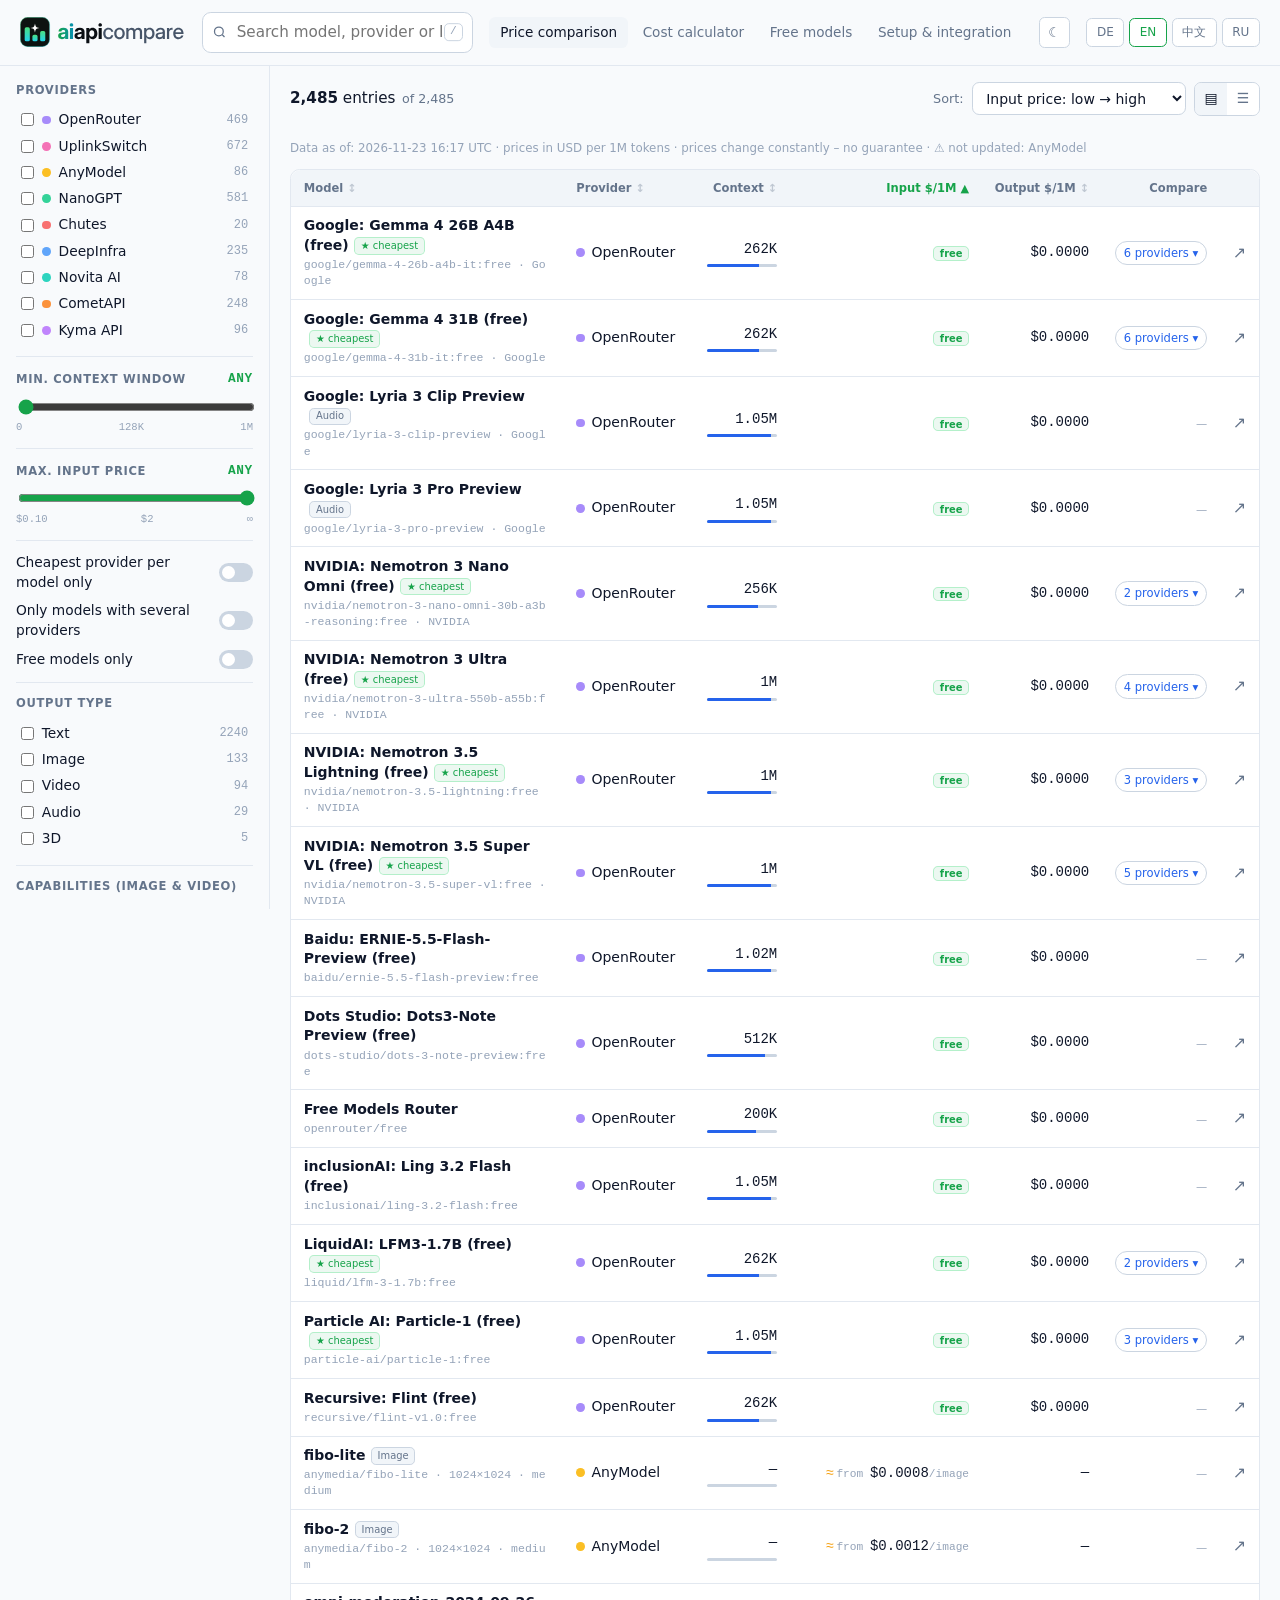
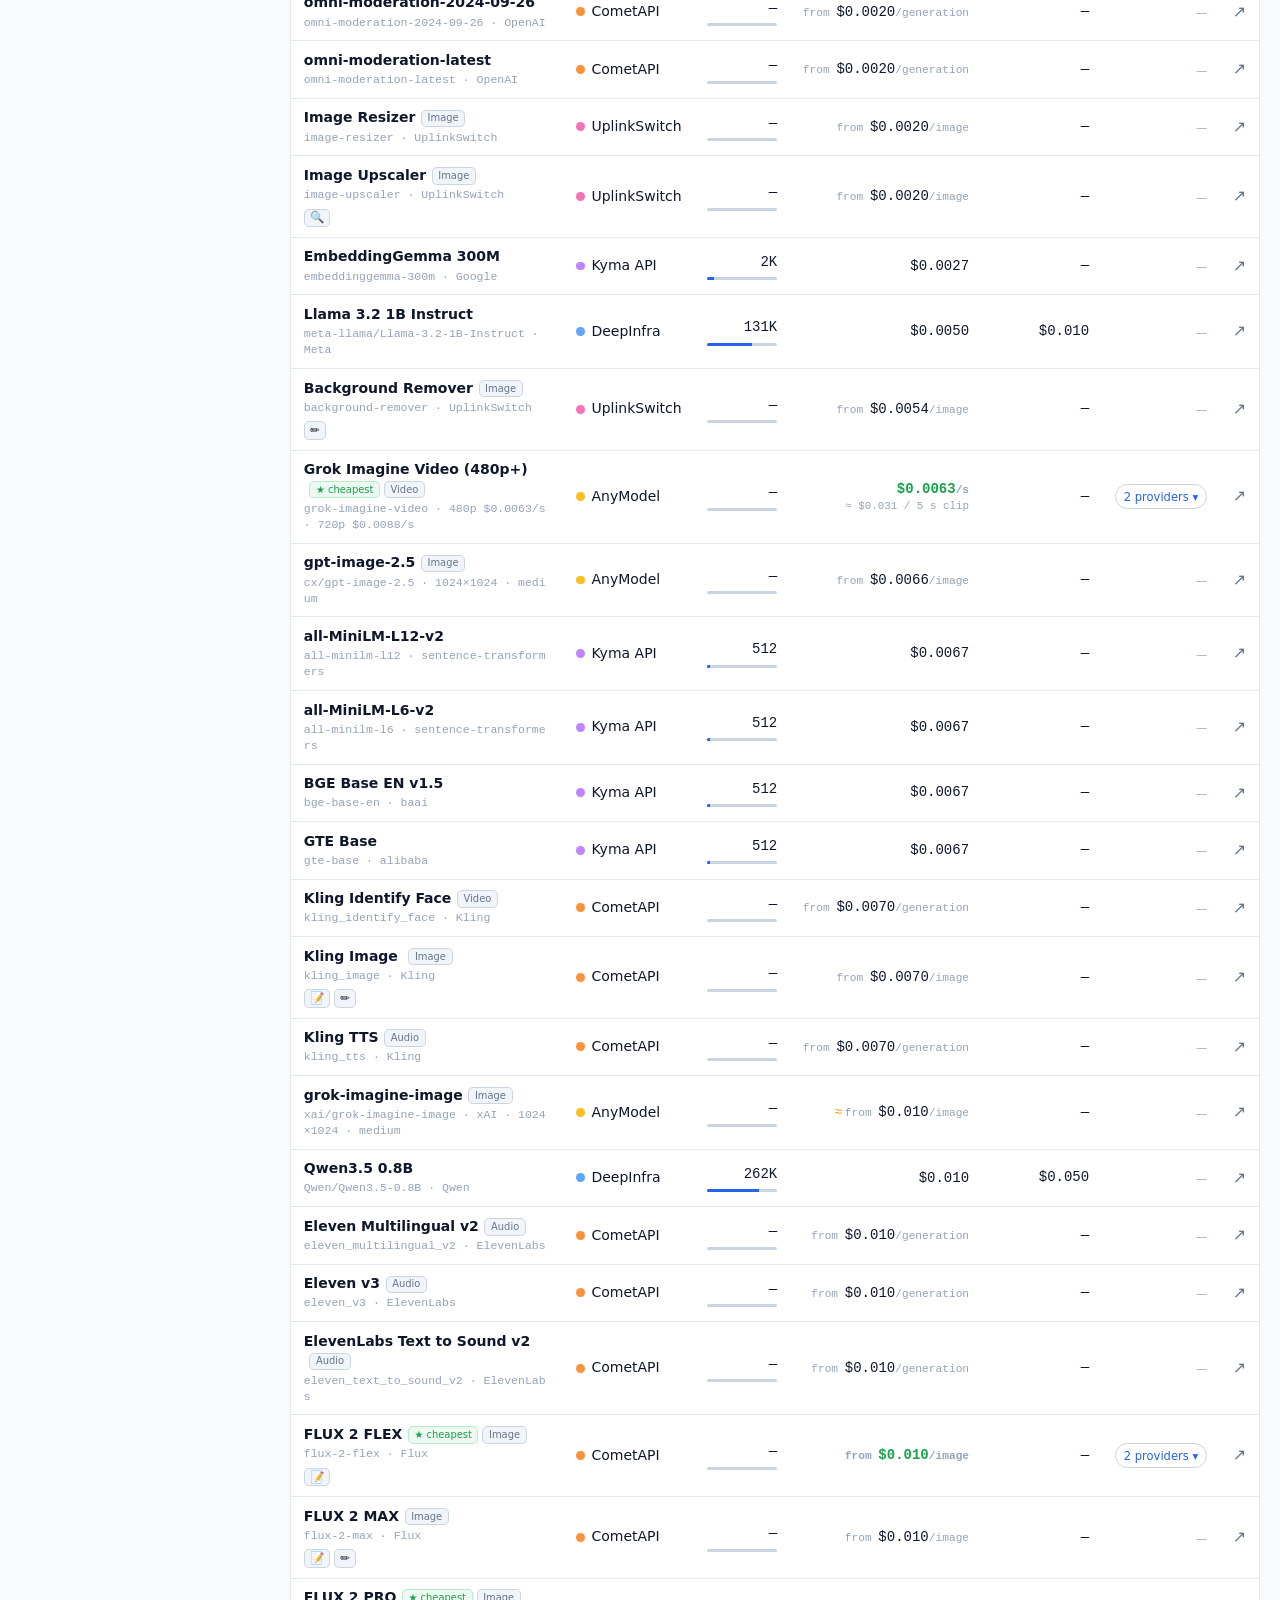
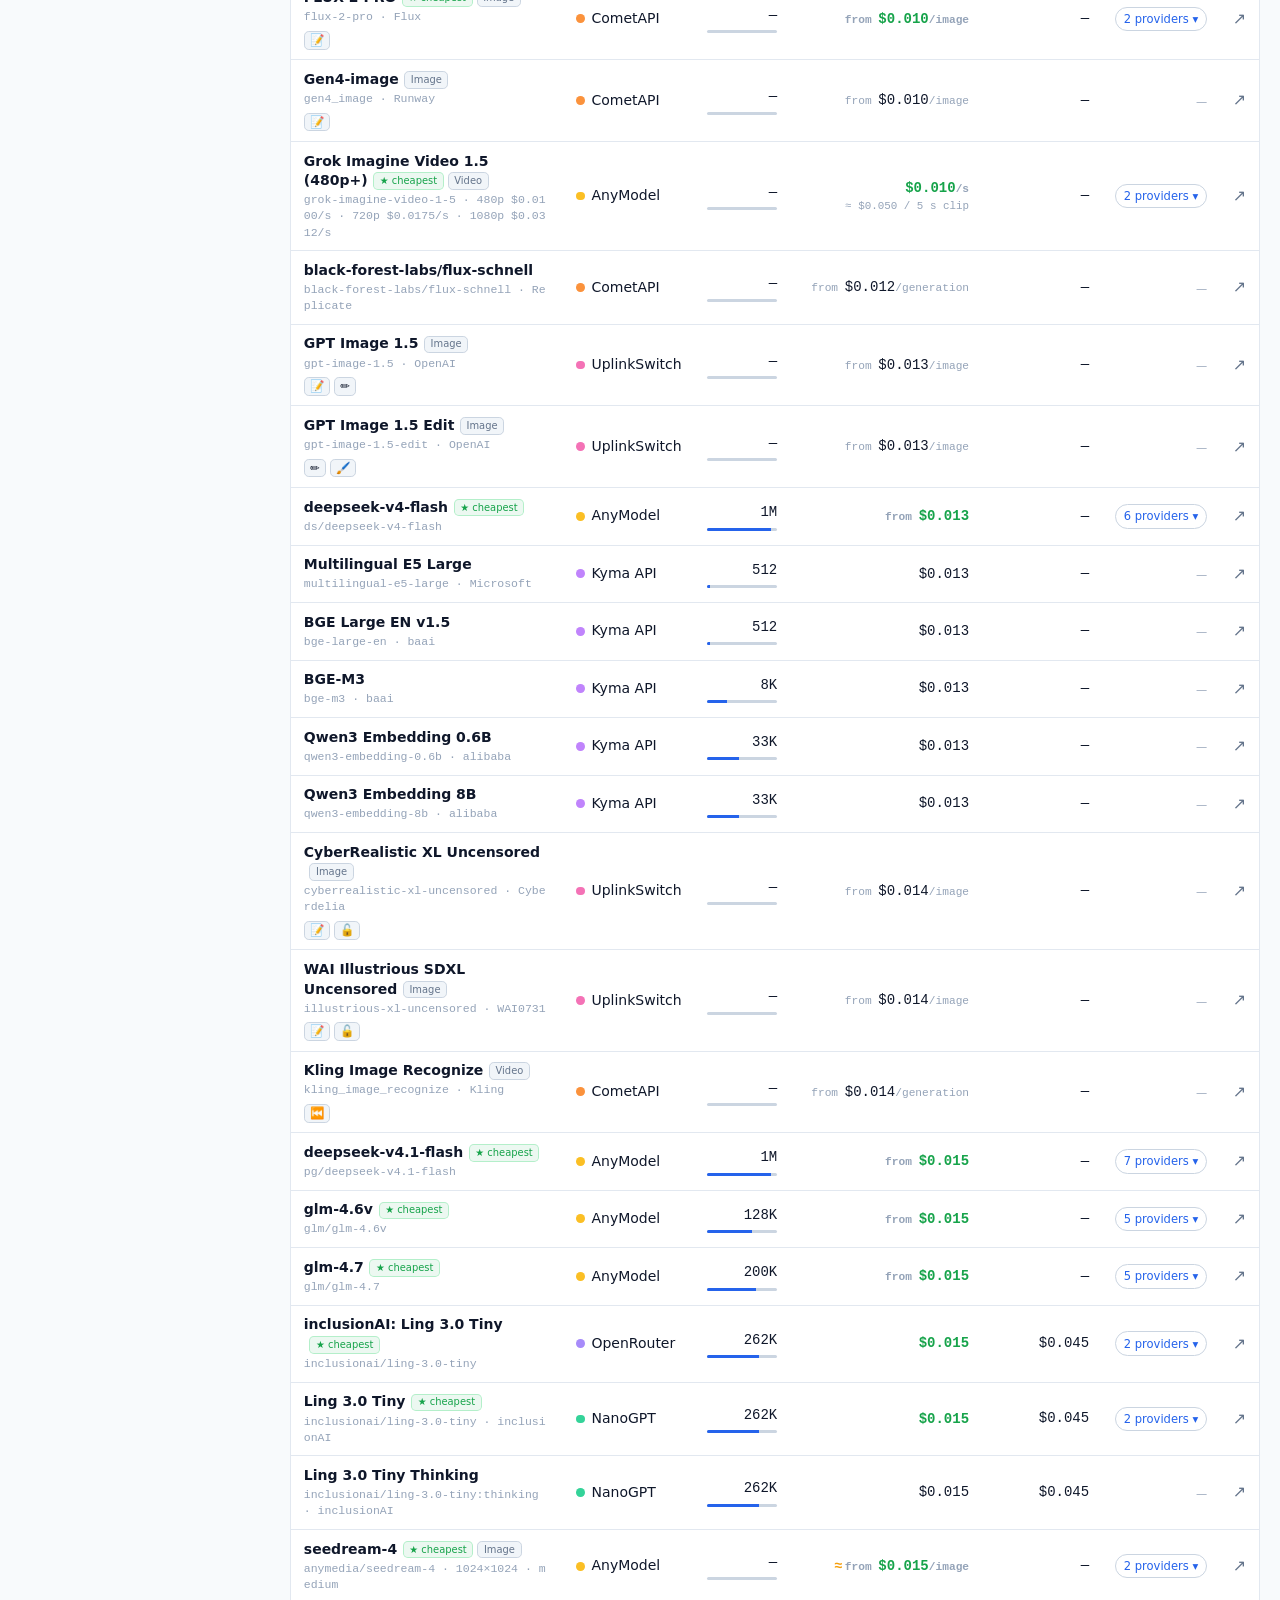
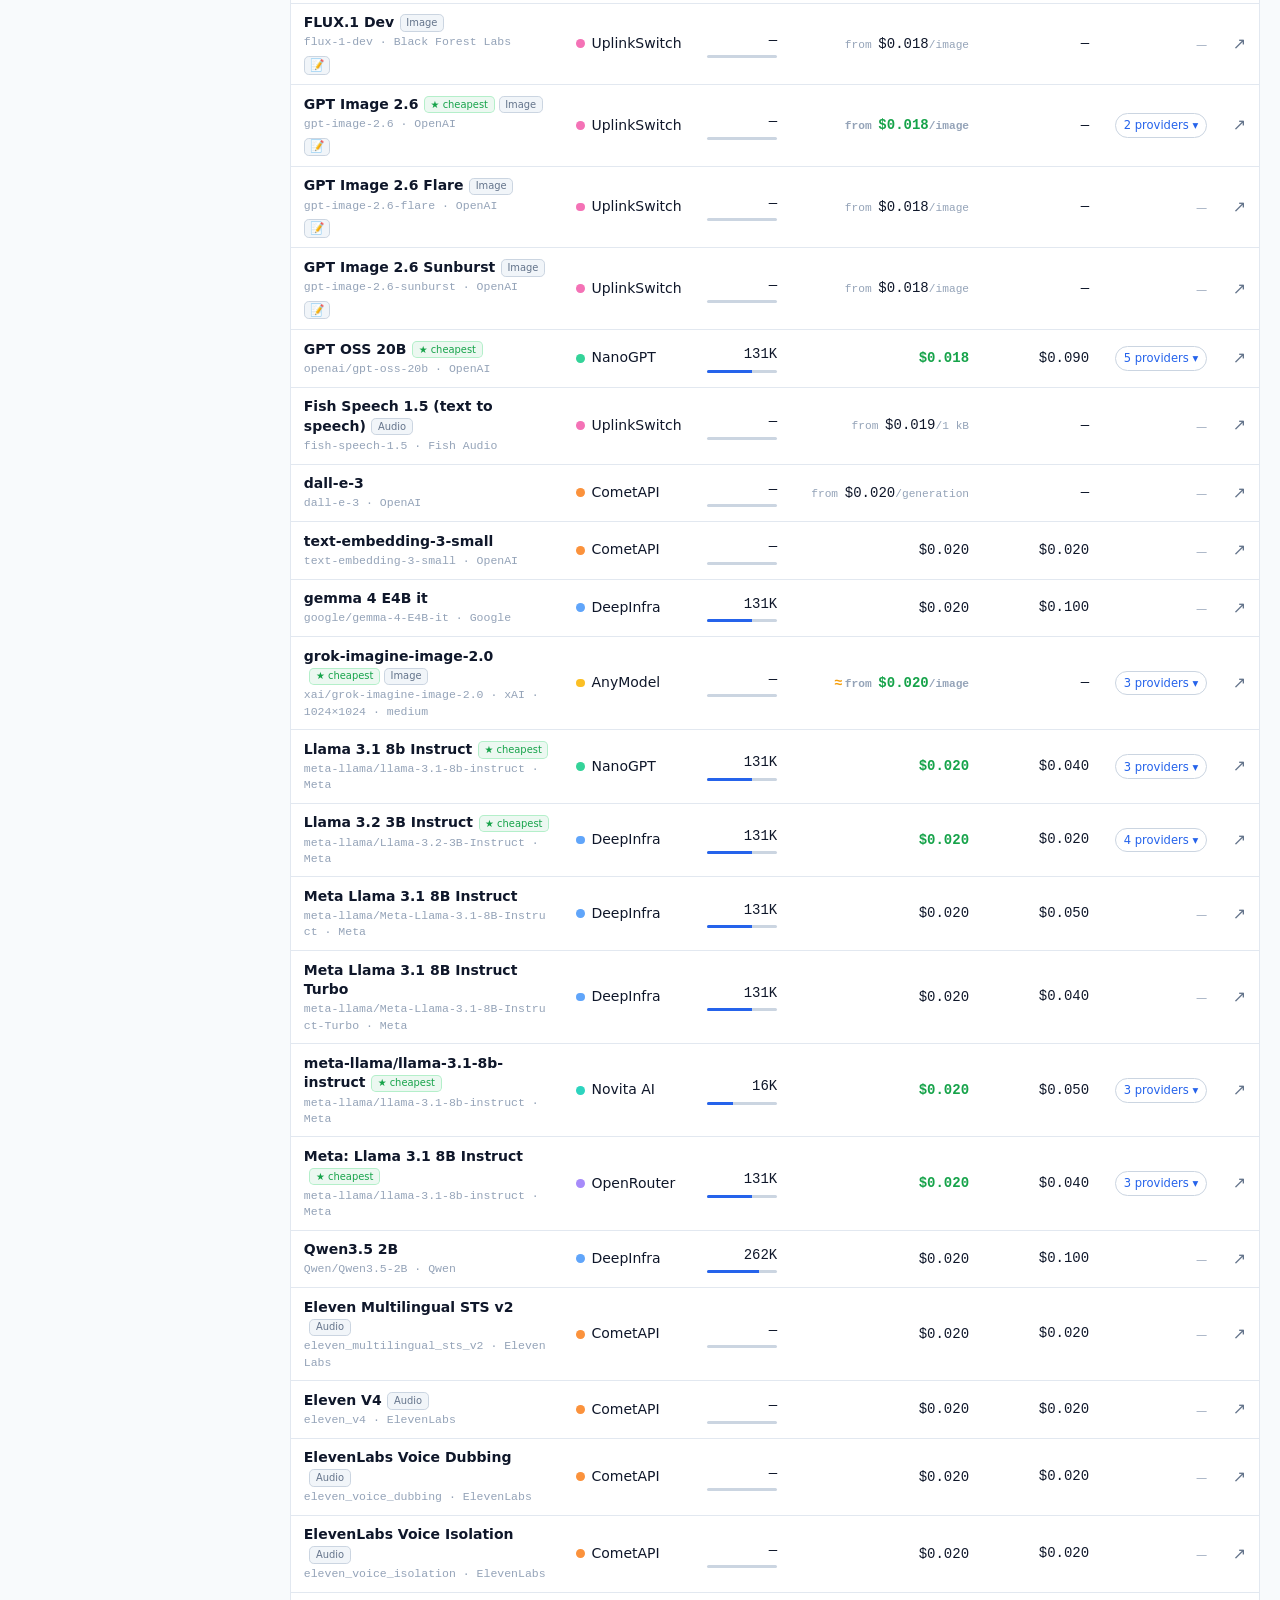
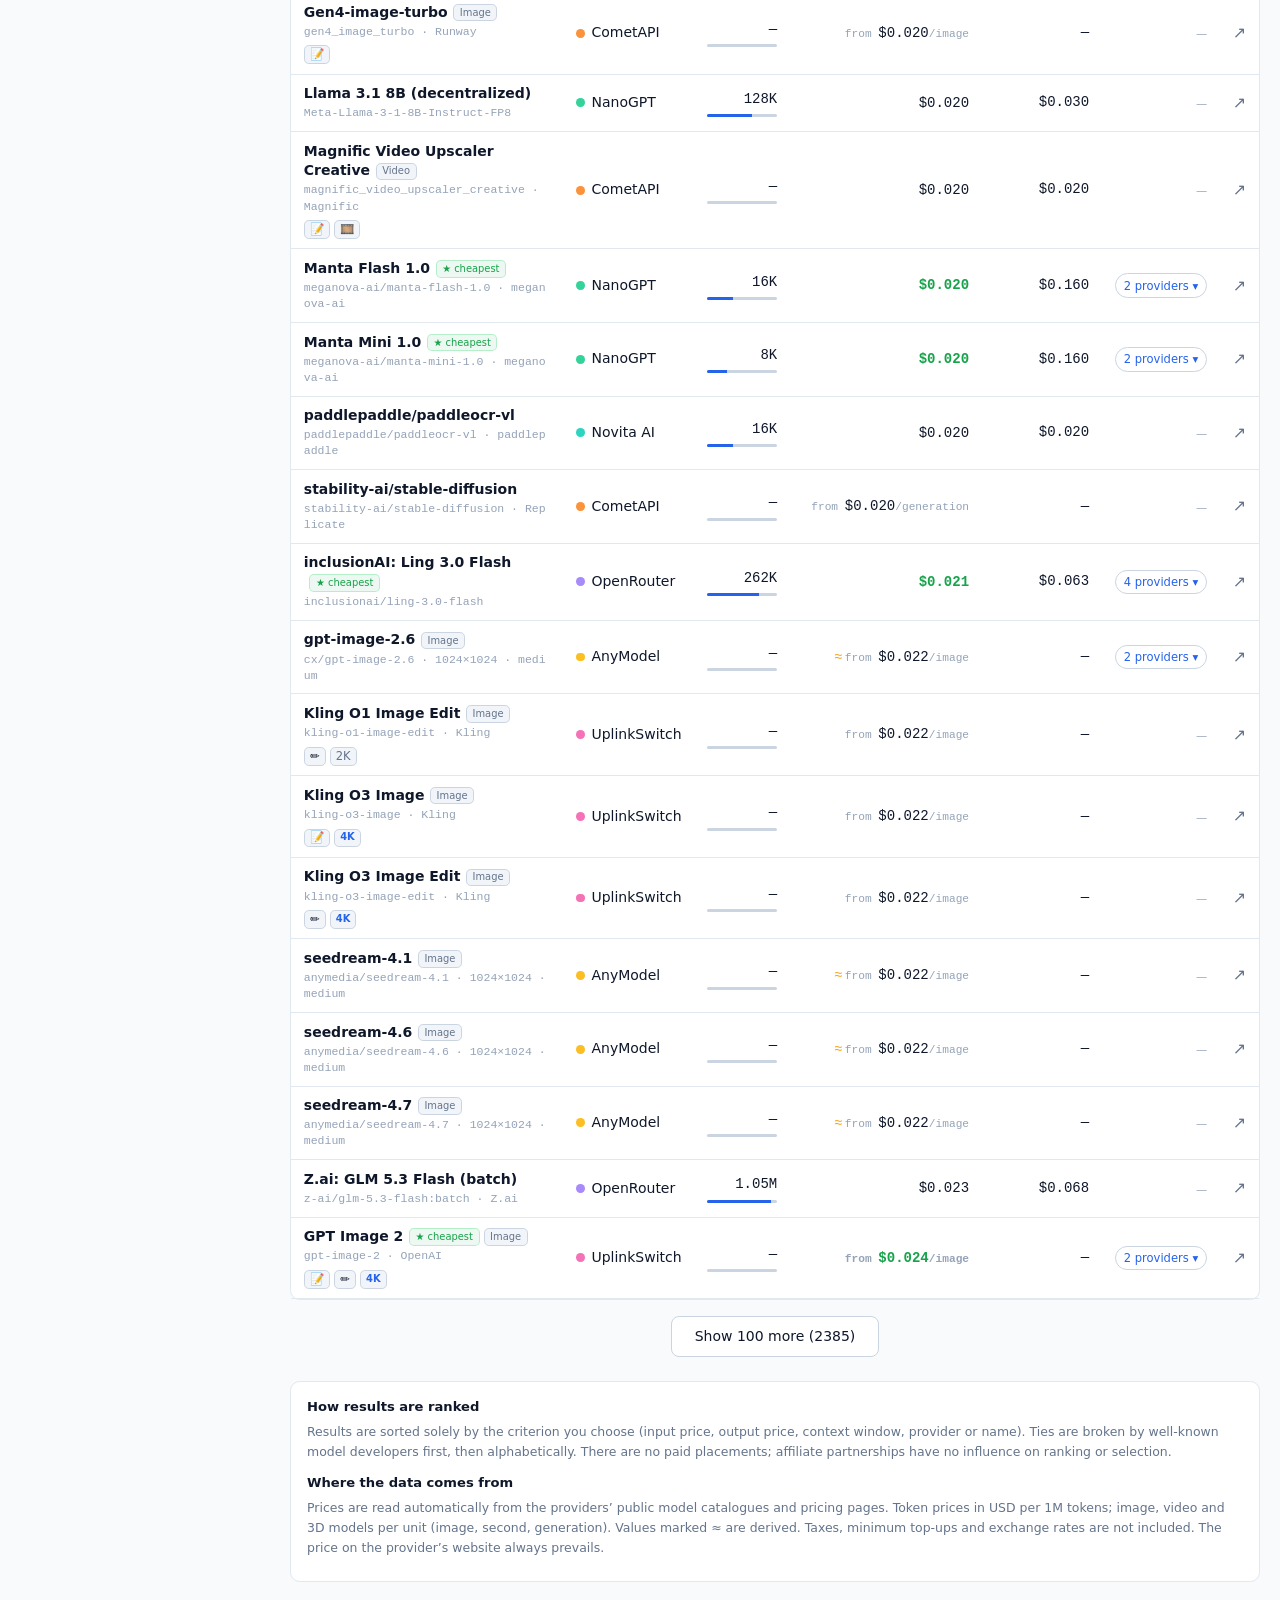
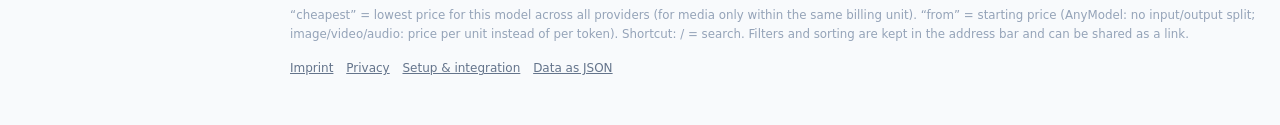
==== commit 7839ad00: "Klick auf Modell zeigt Anbieter-Vergleich; Gratis-Varianten im Vergleich" ====
--- a/index.html
+++ b/index.html
@@ -144,6 +144,12 @@
   tbody tr.row:hover td{background:rgba(255,255,255,.025)}
   .mname{font-weight:600;text-decoration:none}
   .mname:hover{color:var(--accent)}
+  .mname[data-cmp]{cursor:pointer}
+  .mname[data-cmp]:hover{text-decoration:underline}
+  tbody tr.row.klick{cursor:pointer}
+  .card-top.klick{cursor:pointer}
+  a.mpage{margin-left:.3rem;font-size:.8rem;color:var(--dim);text-decoration:none}
+  a.mpage:hover{color:var(--accent)}
   .mid{display:block;font-family:var(--mono);font-size:.72rem;color:var(--dim);margin-top:.1rem;word-break:break-all}
   .tags{display:inline-flex;gap:.25rem;margin-left:.35rem;vertical-align:middle}
   .tag{font-size:.62rem;padding:.05rem .35rem;border-radius:.3rem;background:var(--panel2);color:var(--muted);border:1px solid var(--border2)}
@@ -363,7 +369,7 @@
     leer:"Keine Treffer. Filter lockern oder Suche ändern.",
     veraltet:function(n){ return "nicht aktualisiert: "+n; },
     meta:function(t){ return "Stand der Daten: "+t+" · Preise in USD pro 1 Mio. Token · Preise ändern sich laufend – ohne Gewähr"; },
-    cmp_titel:"Preise dieses Modells bei allen Anbietern",
+    cmp_titel:"Preise dieses Modells bei allen Anbietern", modellseite:"Modellseite mit Preisverlauf",
     teurer:function(p){ return "+"+p+" %"; },
     footer:"„günstigster“ = niedrigster Preis für dieses Modell über alle Anbieter (bei Medien nur innerhalb derselben Abrechnungseinheit). „ab“ = ab-Preis (AnyModel: kein Input/Output-Split; Bild/Video/Audio: Preis pro Einheit statt pro Token). Tastenkürzel: / = Suche. Filter und Sortierung stehen in der Adresszeile und lassen sich als Link teilen.",
     einheiten:{image:"/Bild",second:"/s","1k_chars":"/1k Zeichen",generation:"/Generierung",minute:"/Min.","1k_bytes":"/1 kB"},
@@ -396,7 +402,7 @@
     leer:"No results. Loosen the filters or change your search.",
     veraltet:function(n){ return "not updated: "+n; },
     meta:function(t){ return "Data as of: "+t+" · prices in USD per 1M tokens · prices change constantly – no guarantee"; },
-    cmp_titel:"Prices for this model across all providers",
+    cmp_titel:"Prices for this model across all providers", modellseite:"Model page with price history",
     teurer:function(p){ return "+"+p+" %"; },
     footer:"“cheapest” = lowest price for this model across all providers (for media only within the same billing unit). “from” = starting price (AnyModel: no input/output split; image/video/audio: price per unit instead of per token). Shortcut: / = search. Filters and sorting are kept in the address bar and can be shared as a link.",
     einheiten:{image:"/image",second:"/s","1k_chars":"/1k chars",generation:"/generation",minute:"/min","1k_bytes":"/1 kB"},
@@ -429,7 +435,7 @@
     leer:"没有结果。请放宽筛选条件或修改搜索内容。",
     veraltet:function(n){ return "未更新："+n; },
     meta:function(t){ return "数据时间："+t+" · 价格单位为每百万 Token 美元 · 价格随时变化，仅供参考"; },
-    cmp_titel:"该模型在所有提供商处的价格",
+    cmp_titel:"该模型在所有提供商处的价格", modellseite:"模型页面（含价格走势）",
     teurer:function(p){ return "+"+p+"%"; },
     footer:"“最便宜” = 该模型在所有提供商中的最低价格（媒体模型仅在相同计费单位内比较）。“起” = 起步价（AnyModel：不区分输入/输出；图像/视频/音频：按单位而非 Token 计价）。快捷键：/ = 搜索。筛选和排序会保存在地址栏中，可作为链接分享。",
     einheiten:{image:"/张",second:"/秒","1k_chars":"/千字符",generation:"/次",minute:"/分钟","1k_bytes":"/1 kB"},
@@ -462,7 +468,7 @@
     leer:"Ничего не найдено. Ослабьте фильтры или измените поиск.",
     veraltet:function(n){ return "не обновлено: "+n; },
     meta:function(t){ return "Данные от: "+t+" · цены в USD за 1 млн токенов · цены меняются – без гарантии"; },
-    cmp_titel:"Цены этой модели у всех поставщиков",
+    cmp_titel:"Цены этой модели у всех поставщиков", modellseite:"Страница модели с историей цен",
     teurer:function(p){ return "+"+p+" %"; },
     footer:"«дешевле всех» = самая низкая цена входа для этой модели среди всех поставщиков. «от» = минимальная цена (AnyModel: без разделения вход/выход; картинки/видео/аудио: цена за единицу). Клавиша / = поиск. Фильтры и сортировка сохраняются в адресе страницы.",
     einheiten:{image:"/карт.",second:"/сек","1k_chars":"/1k зн.",generation:"/ген.",minute:"/мин.","1k_bytes":"/1 кБ"},
@@ -518,12 +524,15 @@
 // Gruppen je Modell (kanon) – für "günstigster" und Vergleich
 const gruppen = {};
 // Medien nur innerhalb derselben Abrechnungseinheit vergleichen (pro Sekunde ≠ pro Video)
-zeilen.forEach(function(z){ z.gkey = z.kanon + (z.inp === null && z.ab === null && z.mp !== null ? "|" + (z.ps !== null ? "second" : z.einheit) : ""); });
+zeilen.forEach(function(z){ z.basis = z.kanon.replace(/:free$/, ""); });
+zeilen.forEach(function(z){ z.gkey = z.basis + (z.inp === null && z.ab === null && z.mp !== null ? "|" + (z.ps !== null ? "second" : z.einheit) : ""); });
 zeilen.forEach(function(z){ (gruppen[z.gkey] = gruppen[z.gkey] || []).push(z); });
 Object.keys(gruppen).forEach(function(k){
   const g = gruppen[k].filter(function(z){ return z.preis !== Infinity; });
   const min = g.length ? Math.min.apply(null, g.map(function(z){ return z.preis; })) : Infinity;
-  gruppen[k].forEach(function(z){ z.anz = gruppen[k].length; z.minPreis = min; z.best = z.preis !== Infinity && z.preis === min && g.length > 1; });
+  const bez = g.filter(function(z){ return z.preis > 0; });
+  const minBez = bez.length ? Math.min.apply(null, bez.map(function(z){ return z.preis; })) : Infinity;   // Bezug für "+x %" (ohne Gratis-Angebote)
+  gruppen[k].forEach(function(z){ z.anz = gruppen[k].length; z.minPreis = min; z.minBezahlt = minBez; z.best = z.preis !== Infinity && z.preis === min && g.length > 1; });
 });
 const MAXCTX = 2000000;
 
@@ -706,9 +715,13 @@
   return C.linkHtml(z.qkey, z.url, mitText ? T().zum_anbieter + " ↗" : "↗", mitText ? "gotolink" : "extlink", z.quelle);
 }
 function mnameHtml(z){
+  // Klick auf den Namen klappt den Anbieter-Vergleich auf (wenn es mehrere Anbieter gibt)
+  const name = z.anz > 1
+    ? '<span class="mname" role="button" tabindex="0" data-cmp="'+esc(z.id)+'" title="'+esc(T().cmp_titel)+'">'+esc(z.name)+'</span>'
+    : '<span class="mname">'+esc(z.name)+'</span>';
   // Modellseiten gibt es nur in der zusammengebauten Website (build_pages.py setzt MODELLSEITEN)
-  if (window.OHNE_MODELLSEITEN || !window.MODELLSEITEN) return '<span class="mname">'+esc(z.name)+'</span>';
-  return '<a class="mname" href="'+sprachPfad()+'models/'+modellSlug(z.kanon)+'.html">'+esc(z.name)+'</a>';
+  if (window.OHNE_MODELLSEITEN || !window.MODELLSEITEN) return name;
+  return name + '<a class="mpage" href="'+sprachPfad()+'models/'+modellSlug(z.basis)+'.html" title="'+esc(T().modellseite)+'">ⓘ</a>';
 }
 function tagsHtml(z, t){
   let h = "";
@@ -732,7 +745,7 @@
     '<table class="cmptable"><thead><tr><th>'+t.cols.anbieter+'</th><th class="num">'+t.cols.preis+'</th>'+
       (medien ? '<th>'+t.spalte_faeh+'</th>' : '<th class="num">'+t.cols.output+'</th><th class="num">'+t.cols.kontext+'</th>')+'<th></th></tr></thead><tbody>'+
     g.map(function(x){
-      const diff = (x.preis !== Infinity && x.minPreis > 0 && x.preis > x.minPreis) ? '<span class="diff">'+t.teurer(Math.round((x.preis/x.minPreis - 1)*100))+'</span>' : "";
+      const diff = (x.preis !== Infinity && x.preis > 0 && x.minBezahlt > 0 && x.minBezahlt !== Infinity && x.preis > x.minBezahlt) ? '<span class="diff">'+t.teurer(Math.round((x.preis/x.minBezahlt - 1)*100))+'</span>' : "";
       return '<tr class="'+(x.id===z.id?"self":"")+'"><td>'+provZelle(x)+' <small class="unit">'+esc(x.name)+'</small></td>'+
         '<td class="num">'+preisZelle(x,t)+diff+'</td>'+
         (medien ? '<td>'+(capsHtml(x,t) || '<span class="unit">—</span>')+'</td>' :
@@ -753,7 +766,7 @@
 
   if (S.view === "list"){
     box.innerHTML = '<div class="cards">'+sicht.map(function(z){
-      return '<div class="card"><div class="card-top"><div>'+
+      return '<div class="card"><div class="card-top'+(z.anz > 1 ? ' klick" data-cmp="'+esc(z.id) : '')+'"><div>'+
         mnameHtml(z)+tagsHtml(z,t)+
         '<span class="mid">'+esc(z.roh)+(z.hinweis?' · '+esc(z.hinweis):'')+'</span>'+capsHtml(z,t)+'</div><div>'+provZelle(z)+'</div></div>'+
         '<div class="card-stats"><span>'+t.cols.preis+' <b class="'+(z.best?"best":"")+'">'+(z.inp!==null?fmtPreis(z.inp):(z.ab!==null?t.ab+" "+fmtPreis(z.ab):(z.mp!==null?(z.est?"≈ ":"")+t.ab+" "+fmtPreis(z.mp)+(t.einheiten[z.einheit]||""):"—")))+'</b></span>'+
@@ -779,7 +792,7 @@
       '<th class="num">'+t.cols.cmp+'</th><th></th></tr></thead><tbody>'+
     sicht.map(function(z){
       const breite = z.context ? Math.max(4, Math.min(100, (Math.log10(z.context) - 3) / (maxLog - 3) * 100)) : 0;
-      return '<tr class="row"><td>'+mnameHtml(z)+tagsHtml(z,t)+
+      return '<tr class="row'+(z.anz > 1 ? ' klick" data-cmp="'+esc(z.id) : '')+'"><td>'+mnameHtml(z)+tagsHtml(z,t)+
           '<span class="mid">'+esc(z.roh)+(z.entw?' · '+esc(z.entw):"")+(z.hinweis?' · '+esc(z.hinweis):"")+'</span>'+capsHtml(z,t)+'</td>'+
         '<td>'+provZelle(z)+'</td>'+
         '<td class="num"><span class="ctx">'+fmtCtx(z.context)+'</span><span class="ctxbar"><i style="width:'+breite+'%"></i></span></td>'+
@@ -905,9 +918,16 @@
     else { S.sort = k; S.dir = (k === "kontext") ? "desc" : "asc"; }
     render(true); return;
   }
+  if (e.target.closest("a")) return;   // Links (Anbieter, Modellseite, Zum Anbieter) nicht abfangen
+  if (window.getSelection && String(window.getSelection()).length > 2) return;   // Text markieren erlaubt
   const cb = e.target.closest("[data-cmp]");
   if (cb){ const id = cb.dataset.cmp; offen[id] = !offen[id]; renderResults(); return; }
   if (e.target.id === "more"){ limit += 100; renderResults(); }
+});
+
+$("results").addEventListener("keydown", function(e){
+  const cb = e.target.closest(".mname[data-cmp]");
+  if (cb && (e.key === "Enter" || e.key === " ")){ e.preventDefault(); offen[cb.dataset.cmp] = !offen[cb.dataset.cmp]; renderResults(); }
 });
 
 ladeZustand();
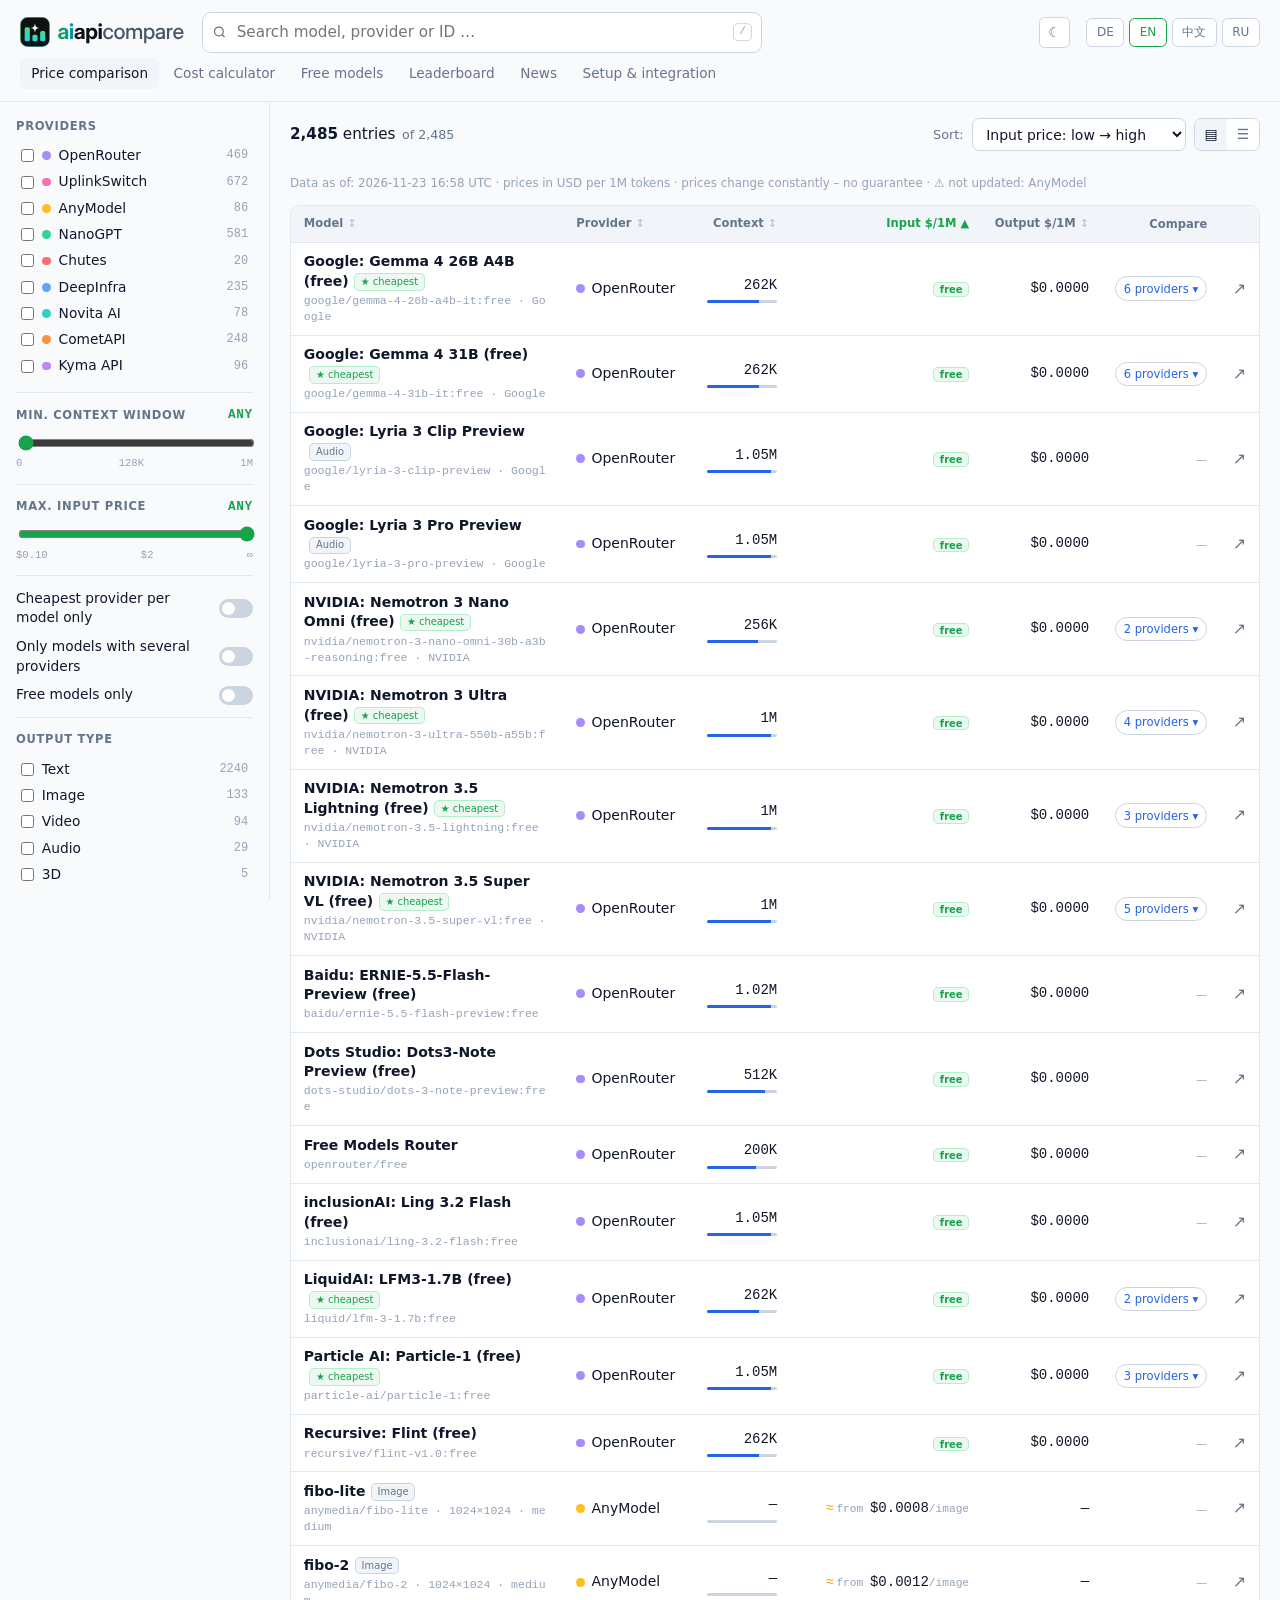
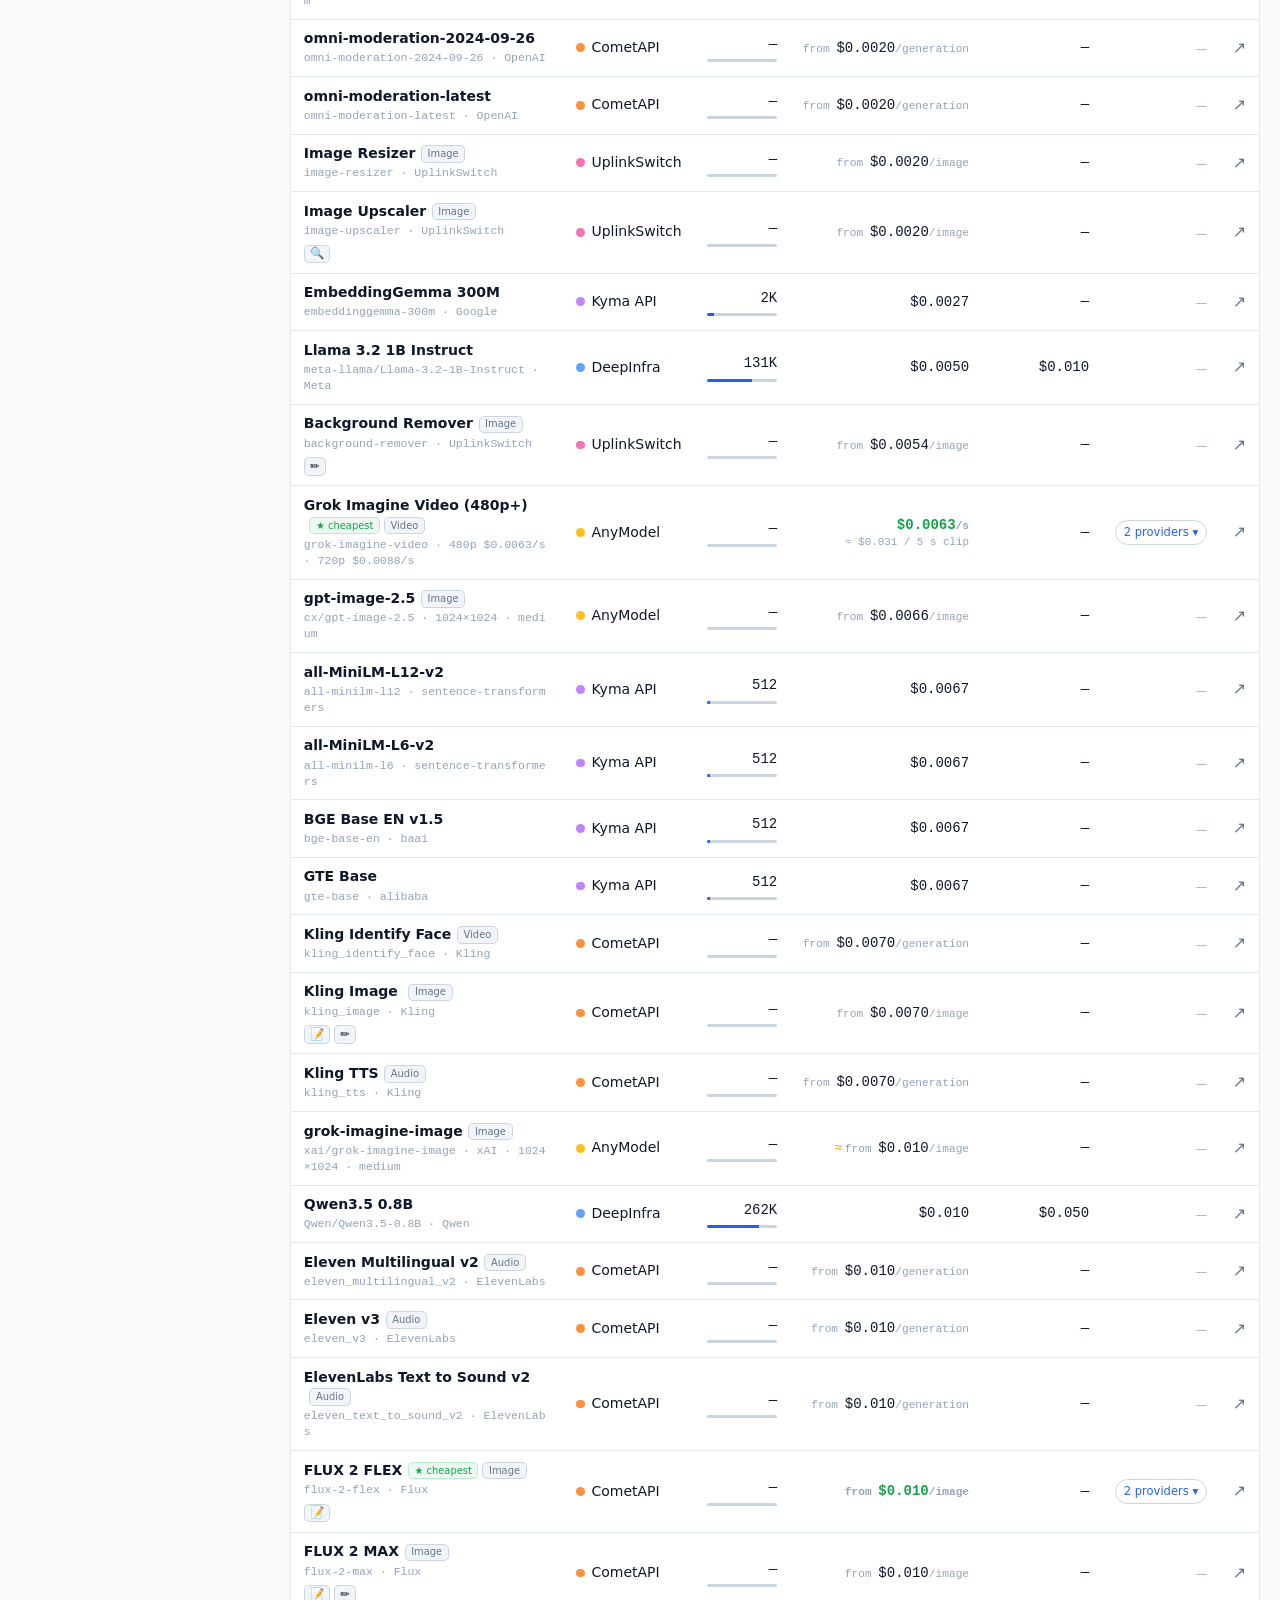
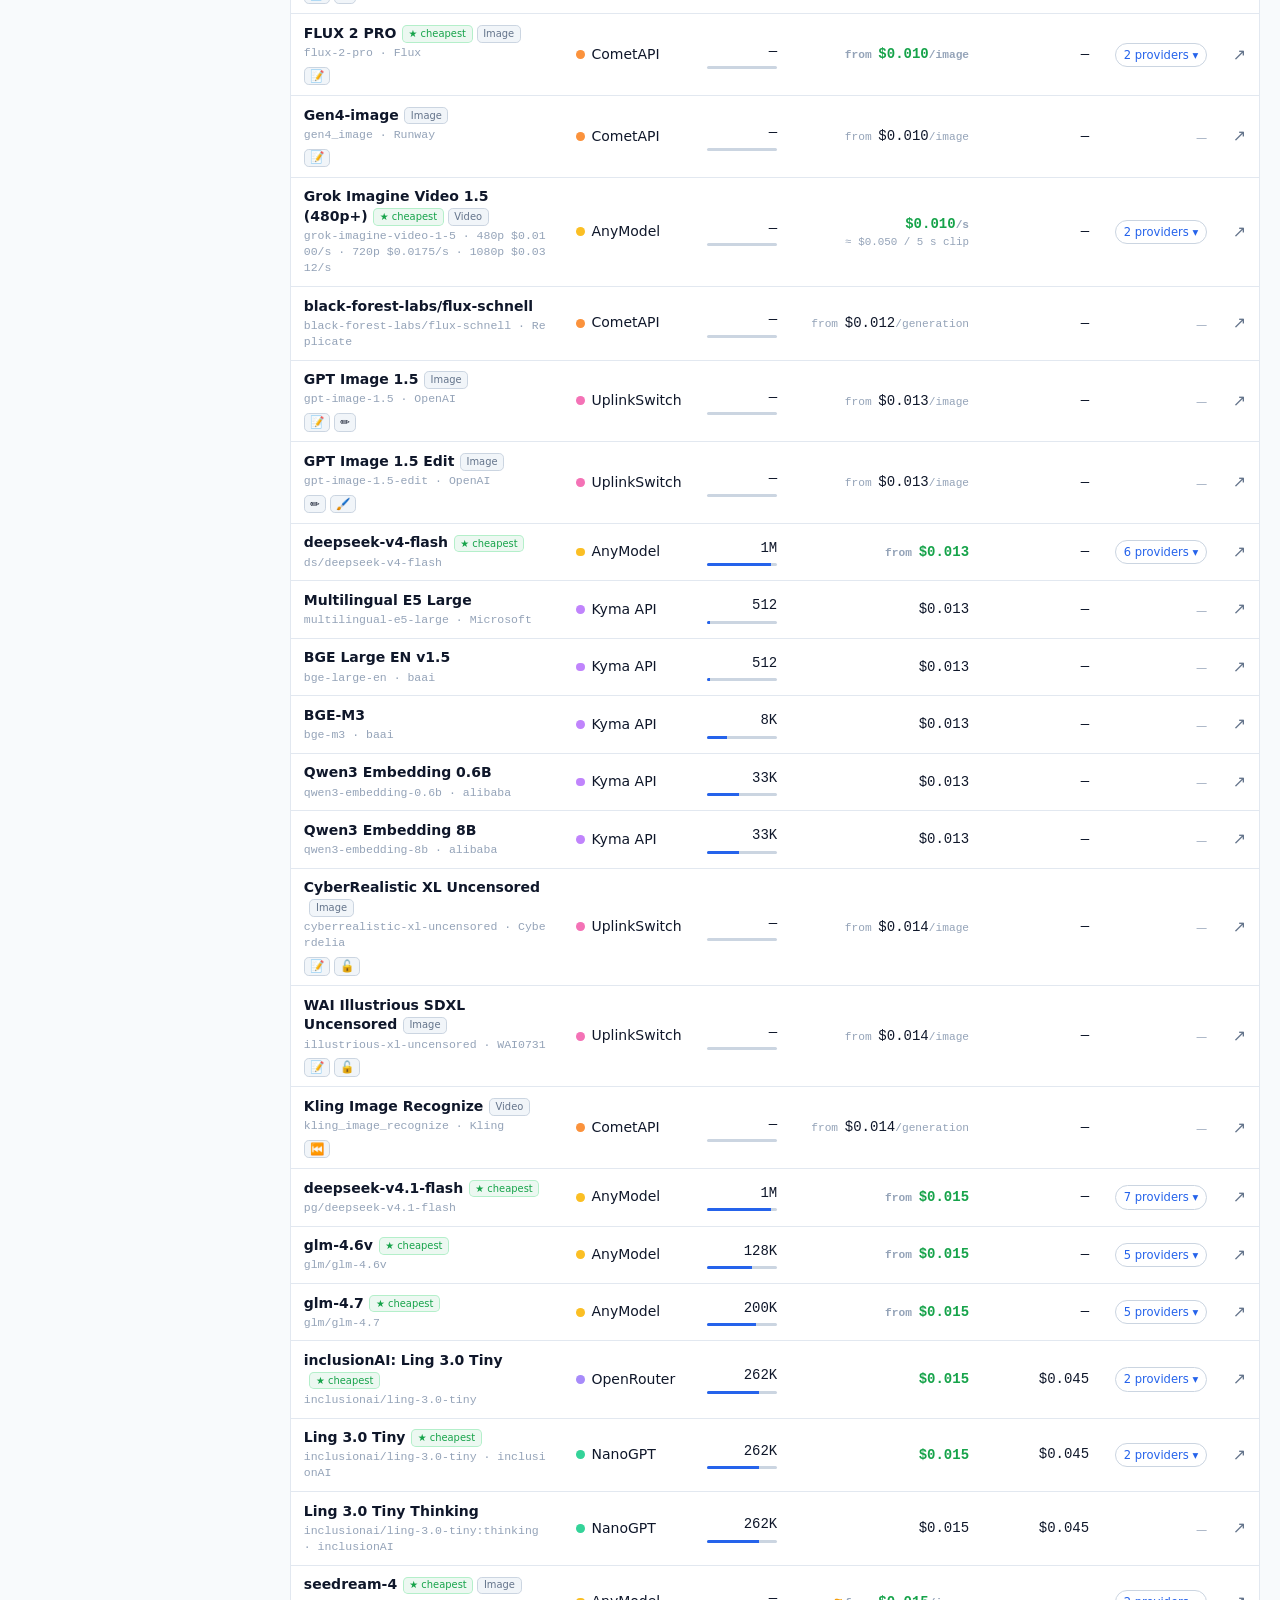
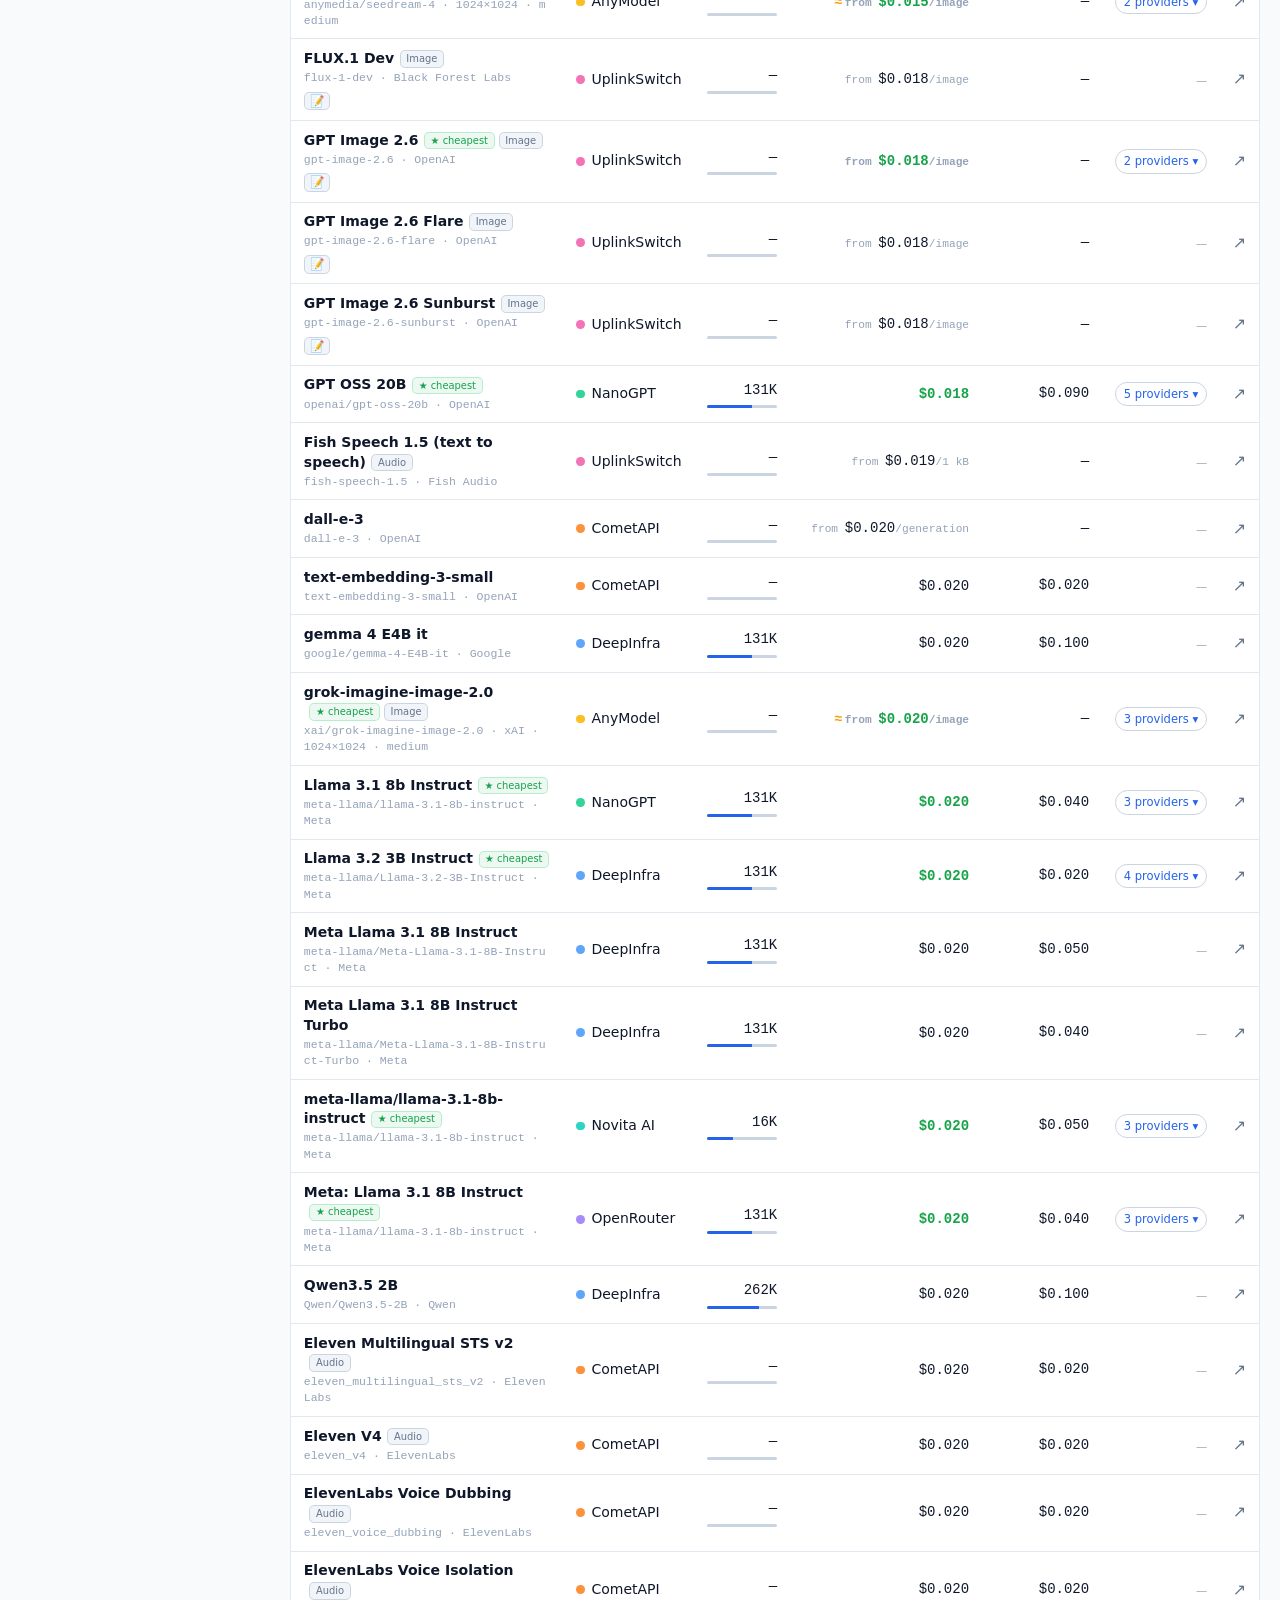
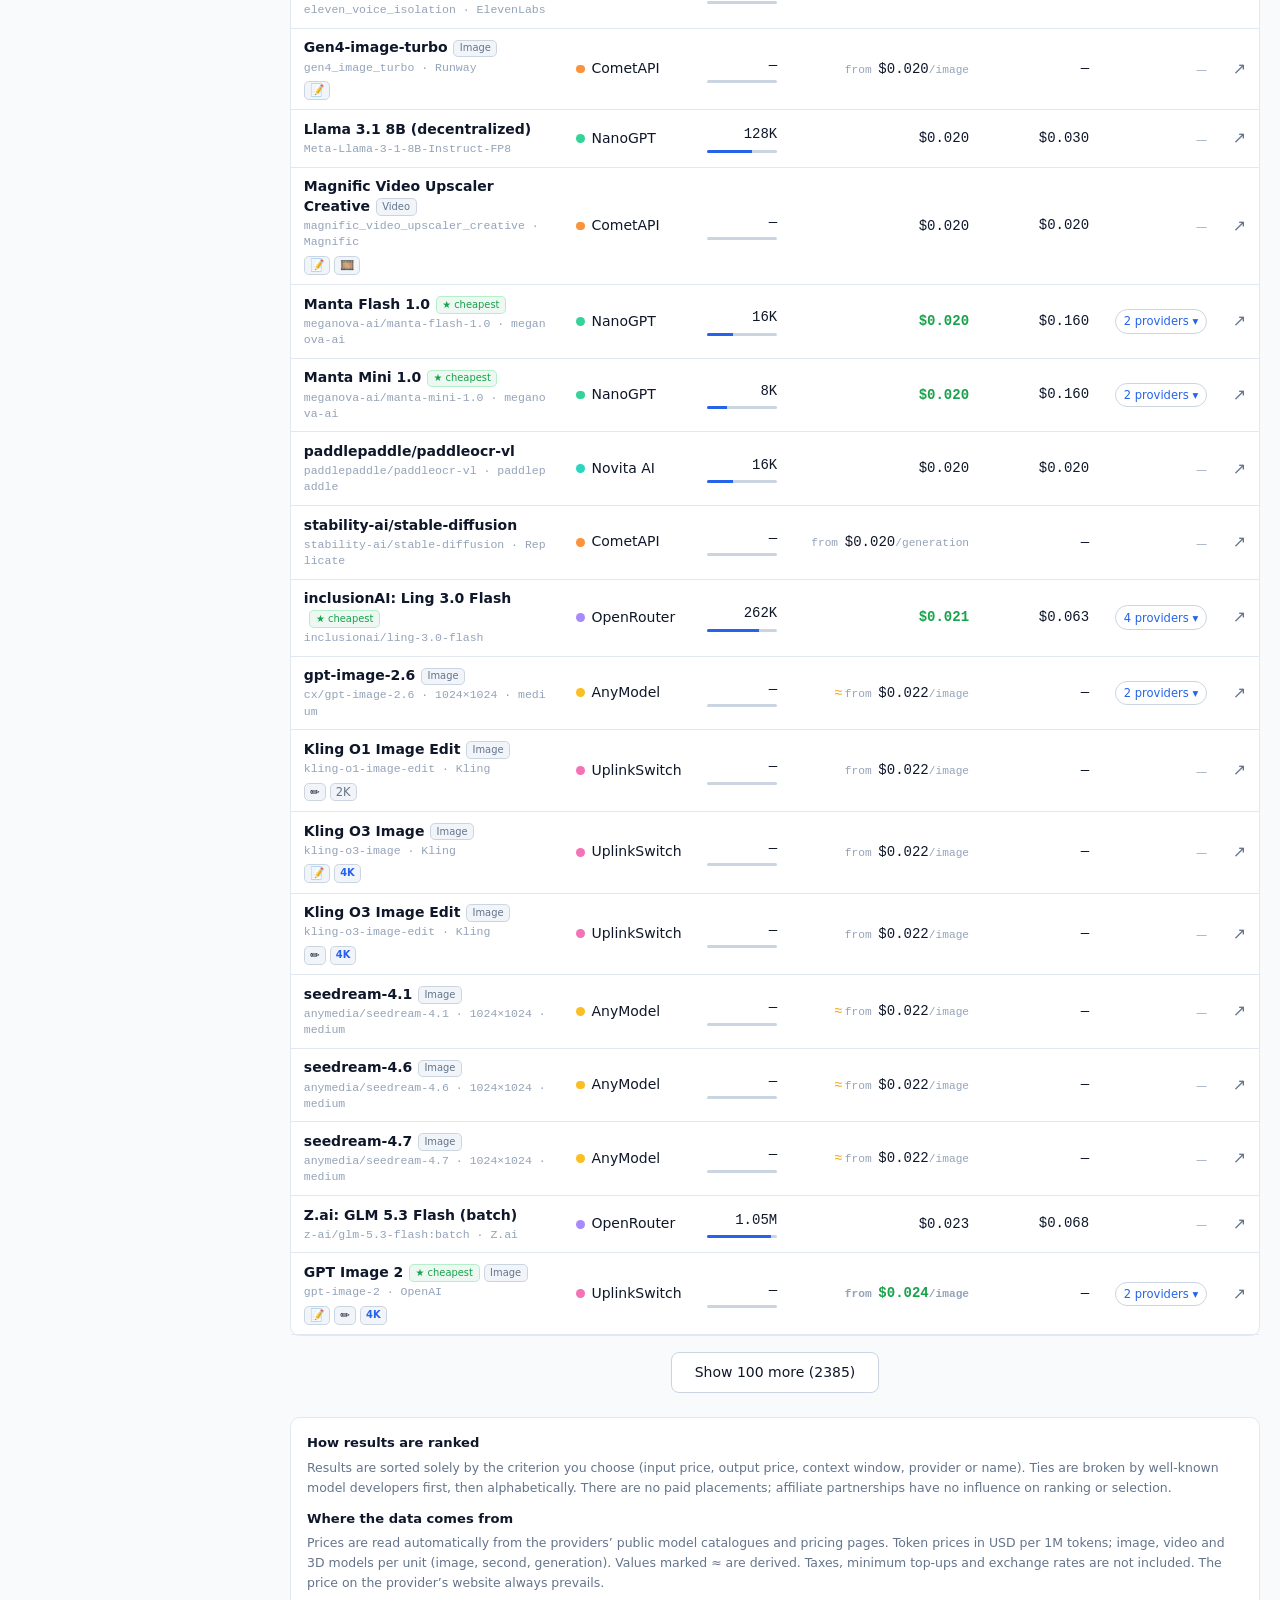
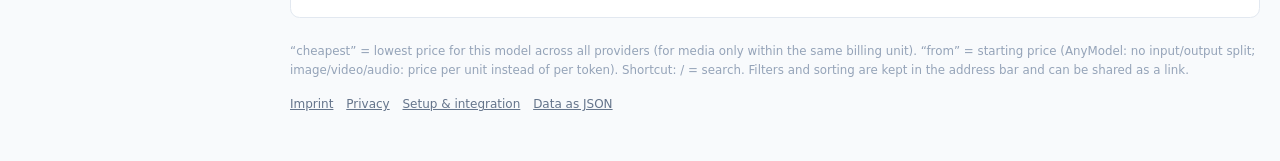
==== commit 384d7e24: "Bestenliste (Arena, CC BY 4.0) und Neuigkeiten aus eigenen Preisdaten" ====
--- a/index.html
+++ b/index.html
@@ -85,7 +85,7 @@
 
   /* ---------- Layout ---------- */
   .layout{display:grid;grid-template-columns:270px 1fr;gap:0;min-height:calc(100vh - 57px)}
-  aside{border-right:1px solid var(--border);padding:1rem 1rem 2rem;position:sticky;top:57px;height:calc(100vh - 57px);overflow-y:auto}
+  aside{border-right:1px solid var(--border);padding:1rem 1rem 2rem;position:sticky;top:var(--tbh,57px);height:calc(100vh - var(--tbh,57px));overflow-y:auto}
   main{padding:1rem 1.25rem 3rem;min-width:0}
 
   /* ---------- Seitenleiste ---------- */
@@ -133,7 +133,7 @@
   thead th:first-child{border-top-left-radius:.6rem}
   thead th:last-child{border-top-right-radius:.6rem}
   table{width:100%;border-collapse:collapse}
-  thead th{position:sticky;top:57px;z-index:5;background:var(--panel2);padding:.6rem .8rem;font-size:.72rem;font-weight:600;color:var(--muted);text-align:left;border-bottom:1px solid var(--border);white-space:nowrap;user-select:none}
+  thead th{position:sticky;top:var(--tbh,57px);z-index:5;background:var(--panel2);padding:.6rem .8rem;font-size:.72rem;font-weight:600;color:var(--muted);text-align:left;border-bottom:1px solid var(--border);white-space:nowrap;user-select:none}
   th.sortable{cursor:pointer}
   th.sortable:hover{color:var(--fg)}
   th.active{color:var(--accent)}
@@ -153,6 +153,8 @@
   .mid{display:block;font-family:var(--mono);font-size:.72rem;color:var(--dim);margin-top:.1rem;word-break:break-all}
   .tags{display:inline-flex;gap:.25rem;margin-left:.35rem;vertical-align:middle}
   .tag{font-size:.62rem;padding:.05rem .35rem;border-radius:.3rem;background:var(--panel2);color:var(--muted);border:1px solid var(--border2)}
+  .tag.arena{background:rgba(245,158,11,.12);color:#f59e0b;border-color:rgba(245,158,11,.35);text-decoration:none}
+  .tag.arena:hover{border-color:#f59e0b}
   .tag.best{background:var(--accent-bg);color:var(--accent);border-color:rgba(74,222,128,.35)}
   .prov{display:inline-flex;align-items:center;gap:.4rem;white-space:nowrap}
   .prov small{color:var(--dim)}
@@ -195,6 +197,11 @@
 
   footer{margin-top:1.5rem;font-size:.74rem;color:var(--dim);line-height:1.6}
 
+  /* Mittlere Breiten: Menü in eine zweite Zeile, damit das Suchfeld Platz behält */
+  @media (min-width:901px) and (max-width:1599px){
+    .topbar{flex-wrap:wrap;row-gap:.35rem}
+    .nav{order:6;flex-basis:100%;overflow-x:auto}
+  }
   /* ---------- Mobil ---------- */
   .backdrop{display:none}
   @media (max-width:900px){
@@ -233,6 +240,8 @@
     <a href="index.html" class="active" data-t="nav_vergleich"></a>
     <a href="kosten.html" data-t="nav_kosten"></a>
     <a href="free.html" data-t="nav_gratis" id="gratislink"></a>
+    <a href="bestenliste.html" data-t="nav_best"></a>
+    <a href="news.html" data-t="nav_news"></a>
     <a href="anbindung.html" data-t="nav_anbindung"></a>
   </nav>
   <button class="themebtn"><span class="ti-l">☀</span><span class="ti-d">☾</span></button>
@@ -272,6 +281,8 @@
 
 <script src="config.js"></script>
 <script src="out/data.js"></script>
+<script src="bereiche.js"></script>
+<script src="out/staerken.js"></script>
 <script>
 "use strict";
 const D = window.API_DATEN || {};
@@ -344,7 +355,7 @@
 const I18N = {
   de:{
     seitentitel:"aiapicompare – KI-API-Preise vergleichen",
-    nav_kosten:"Kostenrechner", nav_gratis:"Kostenlose Modelle", gratis:"kostenlos", nur_gratis:"Nur kostenlose Modelle", neu:"NEU", vorher:function(p){ return "vorher "+p; }, theme:"Hell / Dunkel", api:"Daten als JSON", pro5s:"/ 5-s-Clip", gen:"pro Generierung",
+    nav_kosten:"Kostenrechner", nav_gratis:"Kostenlose Modelle", nav_best:"Bestenliste", nav_news:"Neuigkeiten", arena_titel:function(p,b){ return "Platz "+p+" in der Arena-Bestenliste: "+b; }, arena_hinweis:"🏆 = Platz in der Arena-Bestenliste (arena.ai, CC BY 4.0)", gratis:"kostenlos", nur_gratis:"Nur kostenlose Modelle", neu:"NEU", vorher:function(p){ return "vorher "+p; }, theme:"Hell / Dunkel", api:"Daten als JSON", pro5s:"/ 5-s-Clip", gen:"pro Generierung",
     filter:"Filter", suche:"Modell, Anbieter oder ID suchen …", sortieren:"Sortieren:",
     nav_vergleich:"Preisvergleich", nav_anbindung:"Anbindung & Einrichtung", impressum:"Impressum", datenschutz:"Datenschutz",
     zum_anbieter:"Zum Anbieter", einrichten:function(n){ return "So bindest du "+n+" an (Hermes, VS Code …)"; },
@@ -377,7 +388,7 @@
   },
   en:{
     seitentitel:"aiapicompare – Compare AI API prices",
-    nav_kosten:"Cost calculator", nav_gratis:"Free models", gratis:"free", nur_gratis:"Free models only", neu:"NEW", vorher:function(p){ return "previously "+p; }, theme:"Light / dark", api:"Data as JSON", pro5s:"/ 5 s clip", gen:"per generation",
+    nav_kosten:"Cost calculator", nav_gratis:"Free models", nav_best:"Leaderboard", nav_news:"News", arena_titel:function(p,b){ return "Rank "+p+" in the Arena leaderboard: "+b; }, arena_hinweis:"🏆 = rank in the Arena leaderboard (arena.ai, CC BY 4.0)", gratis:"free", nur_gratis:"Free models only", neu:"NEW", vorher:function(p){ return "previously "+p; }, theme:"Light / dark", api:"Data as JSON", pro5s:"/ 5 s clip", gen:"per generation",
     filter:"Filters", suche:"Search model, provider or ID …", sortieren:"Sort:",
     nav_vergleich:"Price comparison", nav_anbindung:"Setup & integration", impressum:"Imprint", datenschutz:"Privacy",
     zum_anbieter:"Go to provider", einrichten:function(n){ return "How to connect "+n+" (Hermes, VS Code …)"; },
@@ -410,7 +421,7 @@
   },
   zh:{
     seitentitel:"aiapicompare – AI API 价格对比",
-    nav_kosten:"成本计算器", nav_gratis:"免费模型", gratis:"免费", nur_gratis:"仅显示免费模型", neu:"新", vorher:function(p){ return "之前 "+p; }, theme:"浅色 / 深色", api:"JSON 数据", pro5s:"/ 5 秒片段", gen:"每次生成",
+    nav_kosten:"成本计算器", nav_gratis:"免费模型", nav_best:"排行榜", nav_news:"动态", arena_titel:function(p,b){ return "Arena 排行榜第 "+p+" 名："+b; }, arena_hinweis:"🏆 = Arena 排行榜名次（arena.ai，CC BY 4.0）", gratis:"免费", nur_gratis:"仅显示免费模型", neu:"新", vorher:function(p){ return "之前 "+p; }, theme:"浅色 / 深色", api:"JSON 数据", pro5s:"/ 5 秒片段", gen:"每次生成",
     filter:"筛选", suche:"搜索模型、提供商或 ID …", sortieren:"排序：",
     nav_vergleich:"价格对比", nav_anbindung:"接入与配置", impressum:"网站信息", datenschutz:"隐私政策",
     zum_anbieter:"前往提供商", einrichten:function(n){ return "如何接入 "+n+"（Hermes、VS Code …）"; },
@@ -443,7 +454,7 @@
   },
   ru:{
     seitentitel:"aiapicompare – сравнение цен AI API",
-    nav_kosten:"Калькулятор", nav_gratis:"Бесплатные модели", gratis:"бесплатно", nur_gratis:"Только бесплатные модели", neu:"НОВОЕ", vorher:function(p){ return "раньше "+p; }, theme:"Светлая / тёмная", api:"Данные в JSON", pro5s:"/ клип 5 с", gen:"за генерацию",
+    nav_kosten:"Калькулятор", nav_gratis:"Бесплатные модели", nav_best:"Рейтинг", nav_news:"Новости", arena_titel:function(p,b){ return "Место "+p+" в рейтинге Arena: "+b; }, arena_hinweis:"🏆 = место в рейтинге Arena (arena.ai, CC BY 4.0)", gratis:"бесплатно", nur_gratis:"Только бесплатные модели", neu:"НОВОЕ", vorher:function(p){ return "раньше "+p; }, theme:"Светлая / тёмная", api:"Данные в JSON", pro5s:"/ клип 5 с", gen:"за генерацию",
     filter:"Фильтры", suche:"Поиск по модели, поставщику или ID …", sortieren:"Сортировка:",
     nav_vergleich:"Сравнение цен", nav_anbindung:"Подключение", impressum:"Импрессум", datenschutz:"Конфиденциальность",
     zum_anbieter:"К поставщику", einrichten:function(n){ return "Как подключить "+n+" (Hermes, VS Code …)"; },
@@ -518,6 +529,8 @@
   z.haupt = z.inp !== null ? z.inp : (z.ab !== null ? z.ab : z.mp);
 });
 const STAND = ((D.meta && D.meta.erstellt) || "").slice(0, 10);
+const BEREICH_BY_KEY = {};
+(window.BEREICHE || []).forEach(function(b){ BEREICH_BY_KEY[b.k] = b; });
 function istNeu(z){ return z.seit && STAND && (Date.parse(STAND) - Date.parse(z.seit)) <= 7 * 864e5; }
 function modellSlug(k){ return String(k).replace(/^media-/, "").toLowerCase().replace(/[^a-z0-9-]+/g, "-").replace(/-+/g, "-").replace(/^-|-$/g, ""); }
 function sprachPfad(){ return lang === "en" ? "" : lang + "/"; }
@@ -727,6 +740,13 @@
   let h = "";
   if (z.best) h += '<span class="tag best">★ '+t.guenstigster+'</span>';
   if (istNeu(z)) h += '<span class="tag neu">'+t.neu+'</span>';
+  // Platzierungen in der Arena-Bestenliste (beste 2 Bereiche unter den ersten 10)
+  const sk = window.STAERKEN && window.STAERKEN.modelle ? window.STAERKEN.modelle[z.basis] : null;
+  if (sk) Object.keys(sk).filter(function(k){ return sk[k] <= 10 && BEREICH_BY_KEY[k]; })
+    .sort(function(a,b){ return sk[a] - sk[b]; }).slice(0, 2).forEach(function(k){
+      const b = BEREICH_BY_KEY[k];
+      h += '<a class="tag arena" href="bestenliste.html#'+k+'" title="'+esc(t.arena_titel(sk[k], b[lang] || b.en))+'">🏆 #'+sk[k]+' '+esc(b[lang] || b.en)+'</a>';
+    });
   if (z.vorher !== null && z.haupt !== null && z.vorher > 0 && z.haupt !== z.vorher) {
     const pz = Math.round((z.haupt / z.vorher - 1) * 100);
     if (pz !== 0) h += '<span class="tag '+(pz < 0 ? "down" : "up")+'" title="'+esc(t.vorher(fmtPreis(z.vorher)))+'">'+(pz < 0 ? "↓ " : "↑ +")+pz+' %</span>';
@@ -838,7 +858,8 @@
   }).join("");
   document.querySelectorAll("#viewtog button").forEach(function(b){ b.classList.toggle("active", b.dataset.view === S.view); });
   const alt = Object.keys((D.meta && D.meta.veraltet) || {}).map(function(k){ return Q_BY_KEY[k] ? Q_BY_KEY[k].name : k; });
-  document.getElementById("meta").textContent = t.meta((D.meta && D.meta.erstellt) || "?") + (alt.length ? " · ⚠ " + t.veraltet(alt.join(", ")) : "");
+  document.getElementById("meta").innerHTML = esc(t.meta((D.meta && D.meta.erstellt) || "?") + (alt.length ? " · ⚠ " + t.veraltet(alt.join(", ")) : "")) +
+    (window.STAERKEN ? ' · <a href="bestenliste.html" style="color:inherit">' + esc(t.arena_hinweis) + '</a>' : "");
   document.getElementById("footer").textContent = t.footer;
   document.getElementById("infobox").innerHTML = t.infobox;
   const dis = document.getElementById("disclosure");
@@ -930,9 +951,14 @@
   if (cb && (e.key === "Enter" || e.key === " ")){ e.preventDefault(); offen[cb.dataset.cmp] = !offen[cb.dataset.cmp]; renderResults(); }
 });
 
+// Höhe der (ggf. zweizeiligen) Kopfleiste für klebende Tabellenköpfe
+function kopfHoehe(){ const tb = document.querySelector(".topbar"); if (tb) document.documentElement.style.setProperty("--tbh", tb.offsetHeight + "px"); }
+window.addEventListener("resize", kopfHoehe);
+
 ladeZustand();
 $("search").value = S.q;
 render(true);
+kopfHoehe();
 </script>
 </body>
 </html>
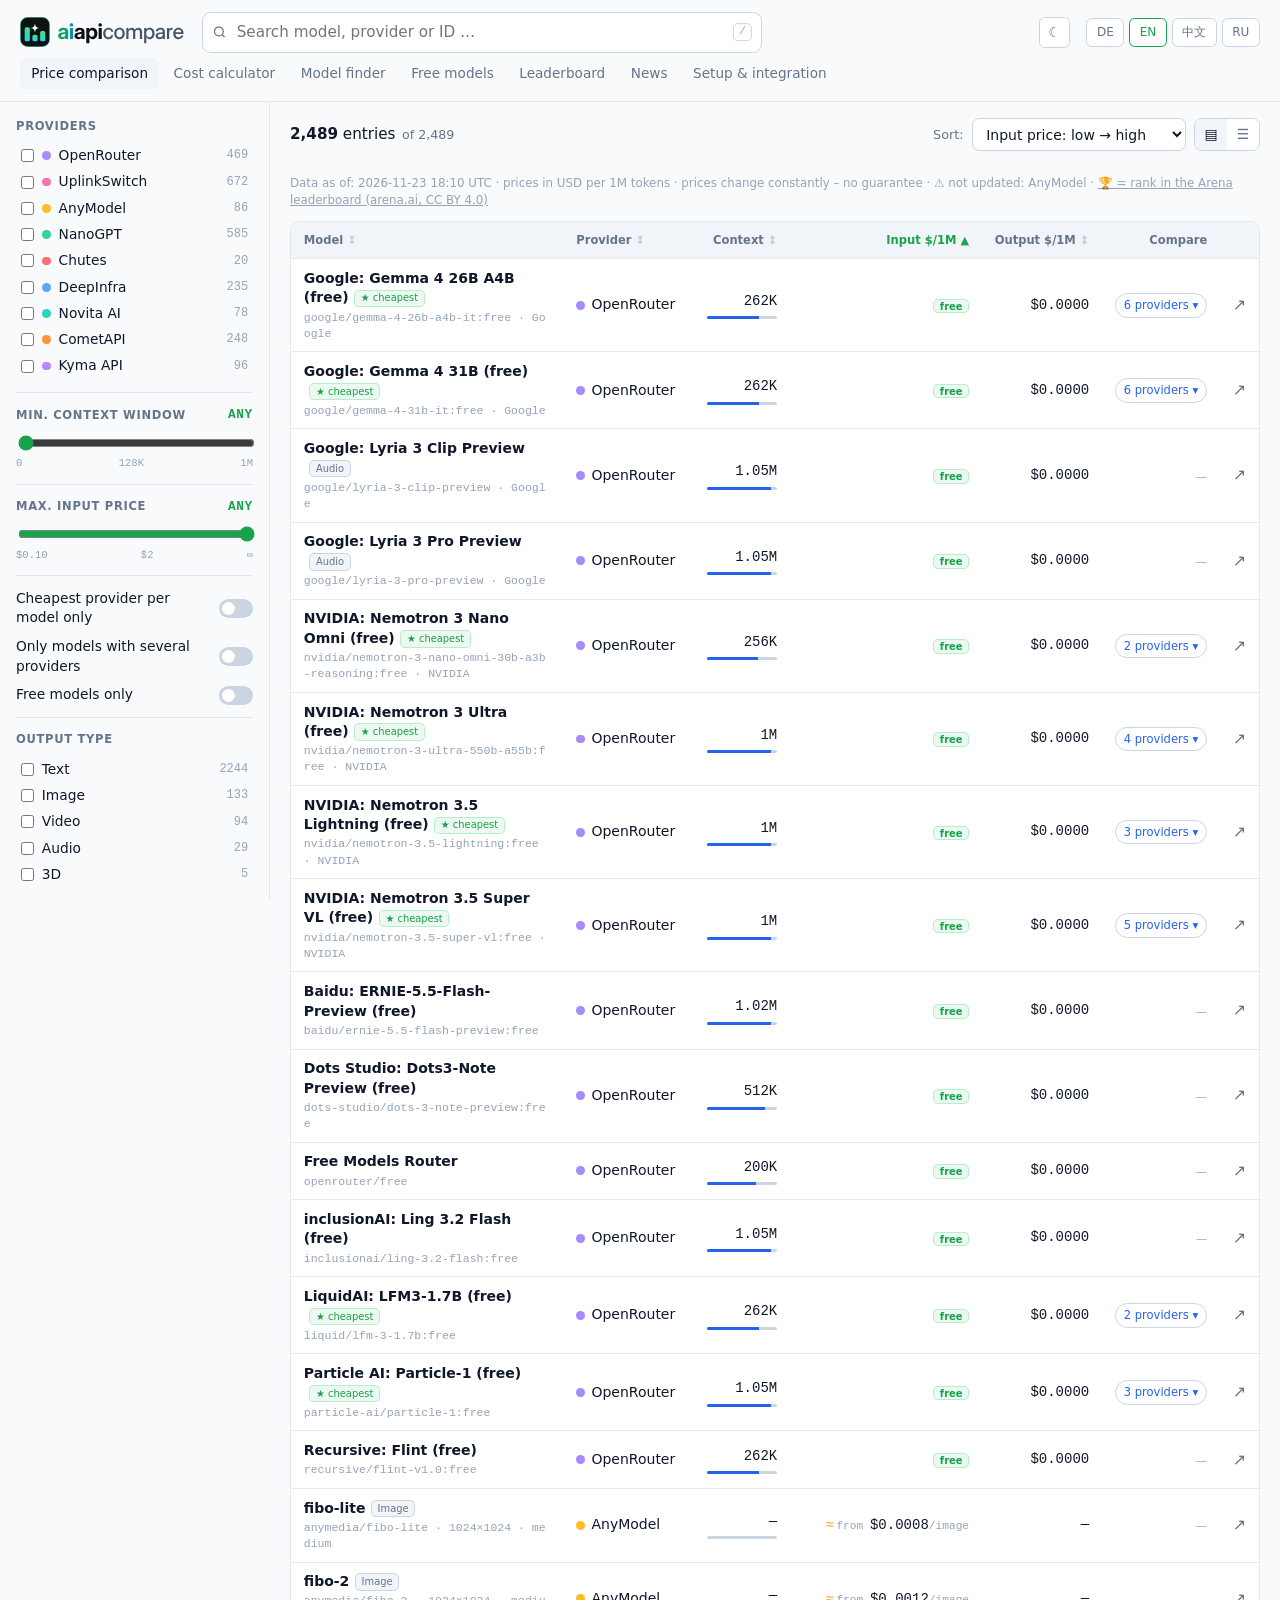
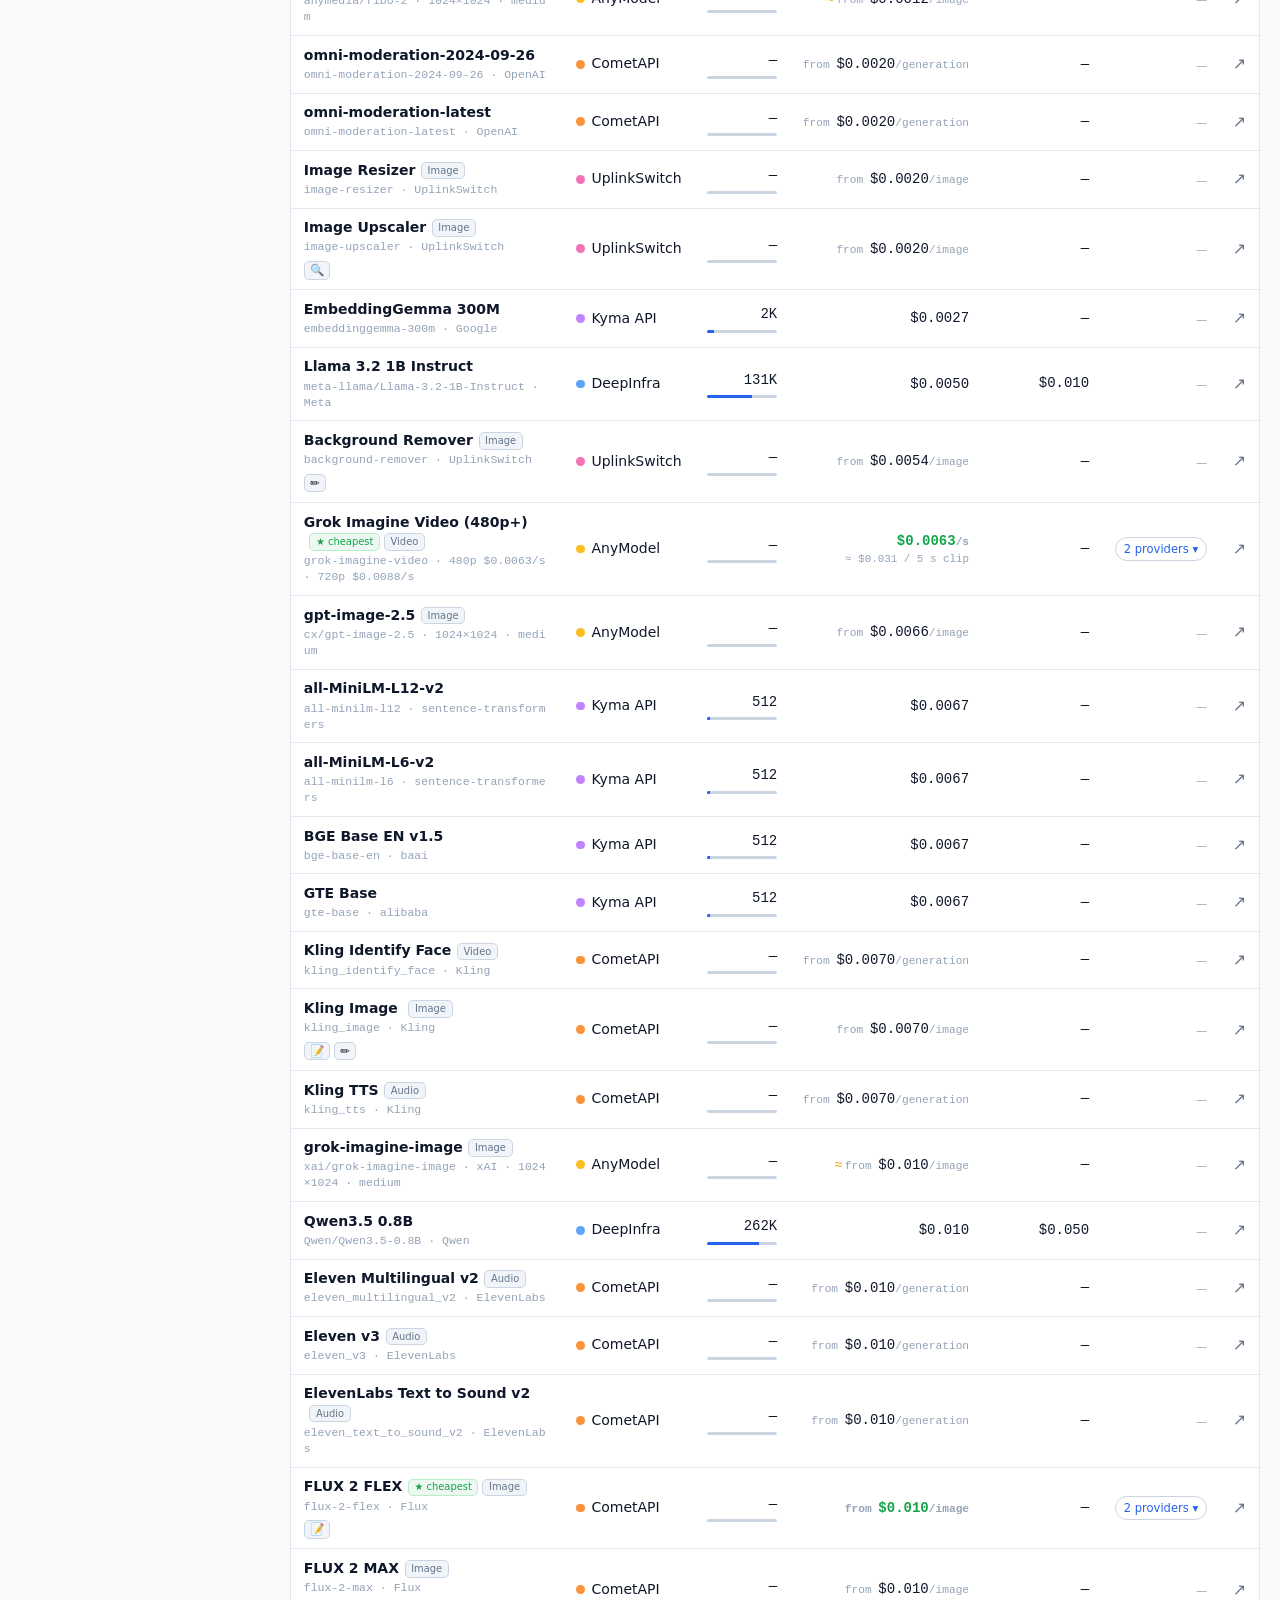
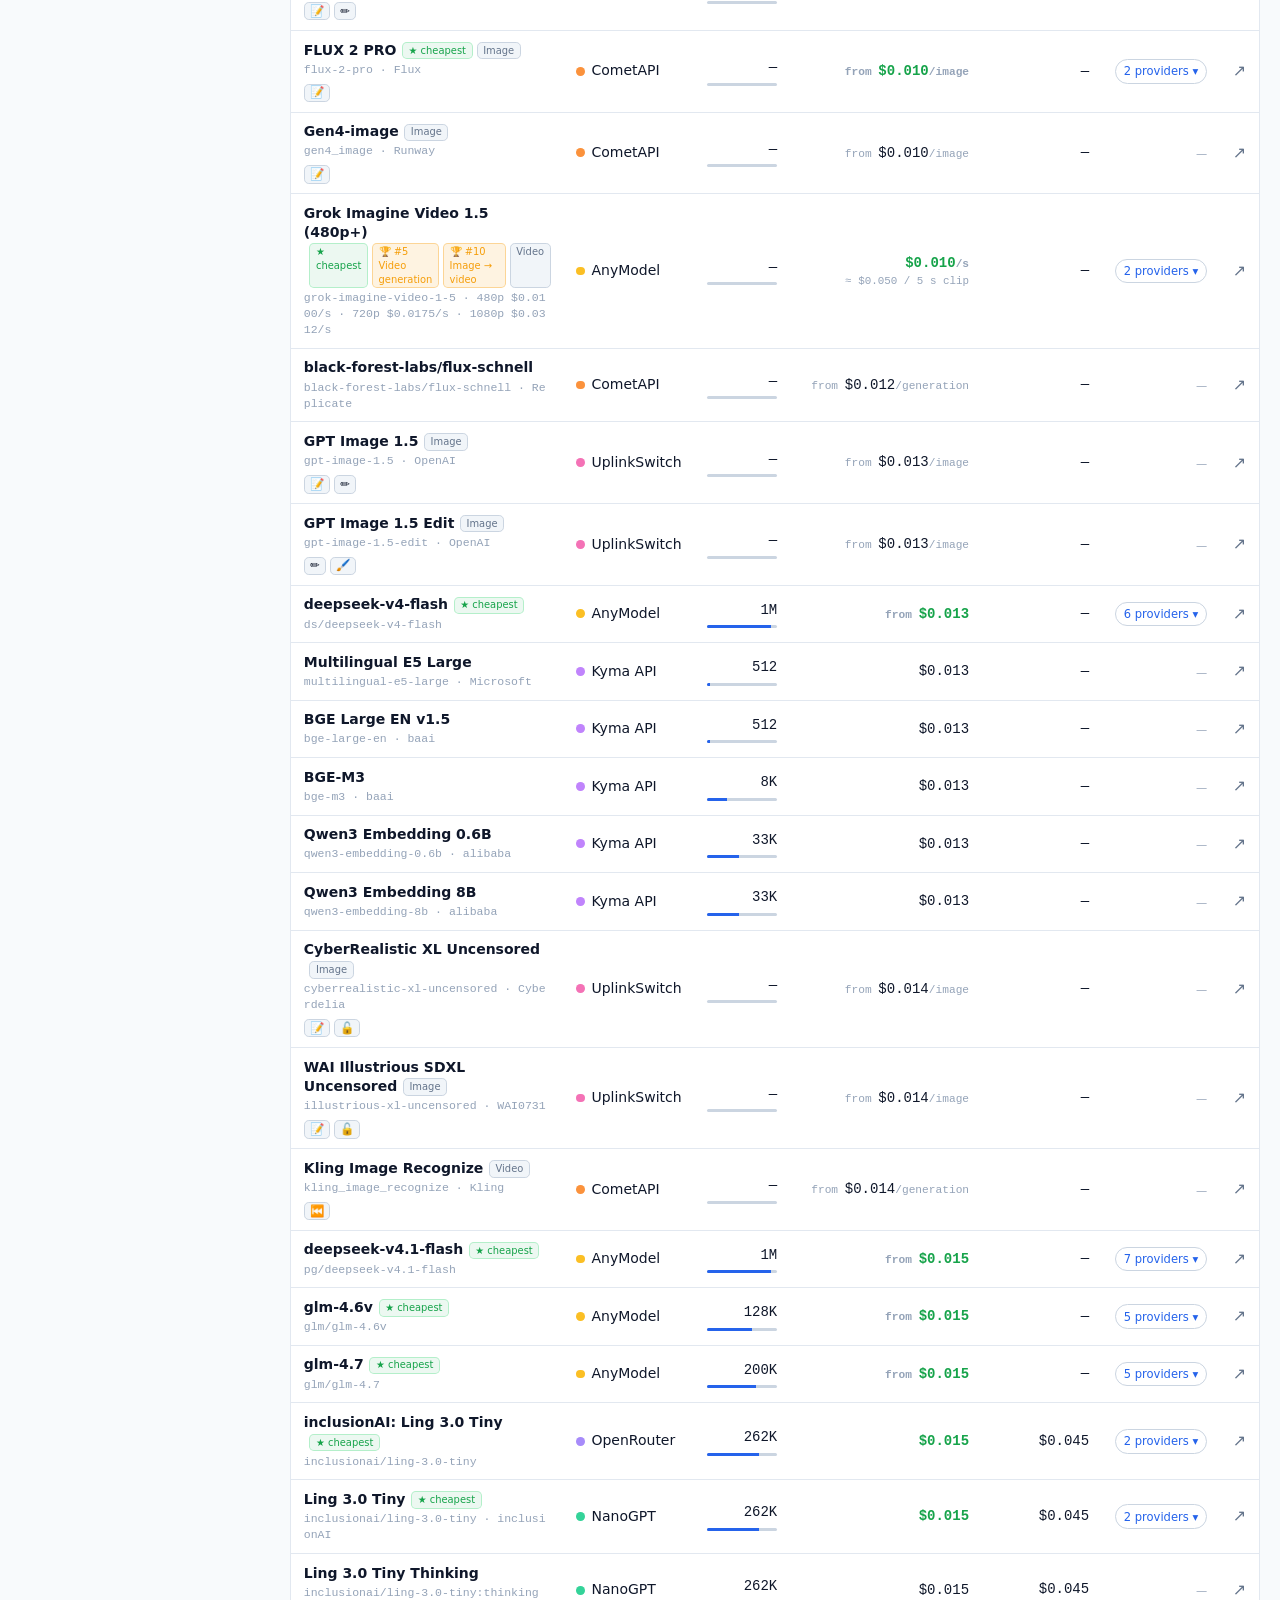
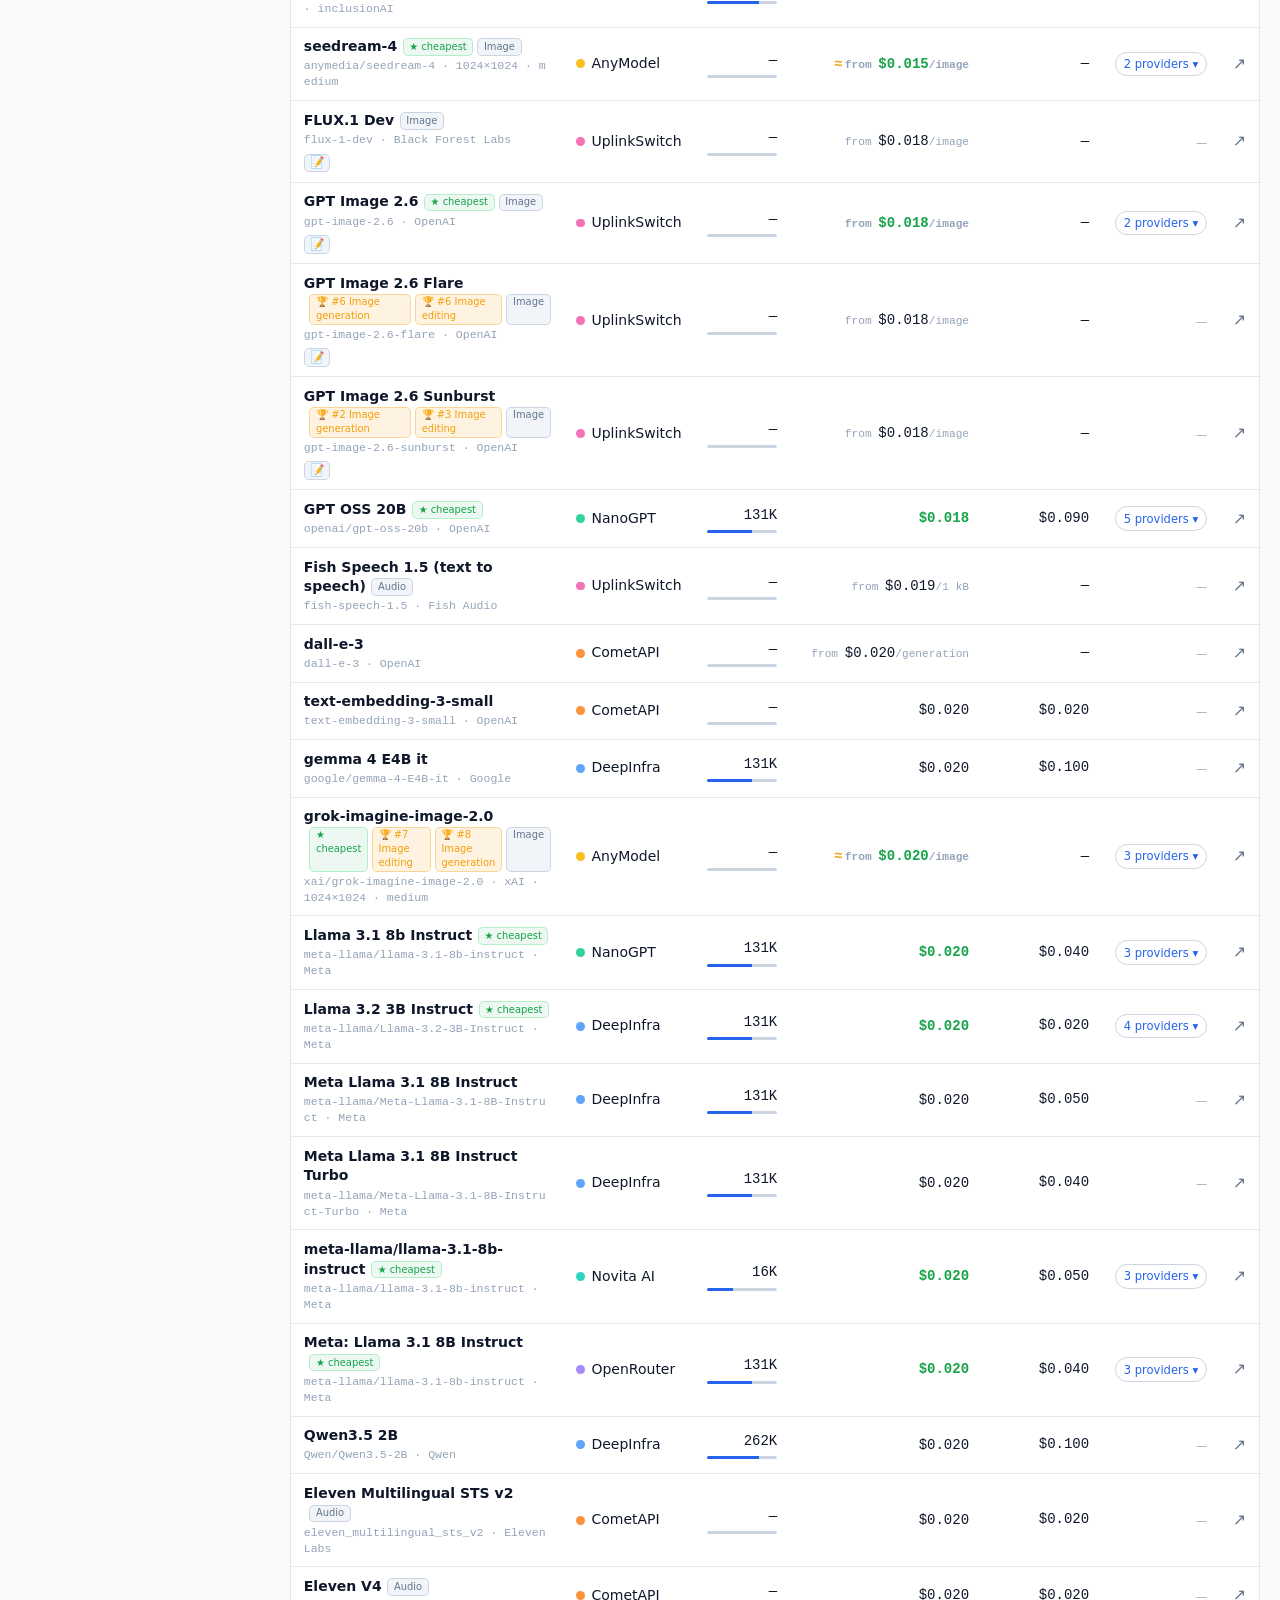
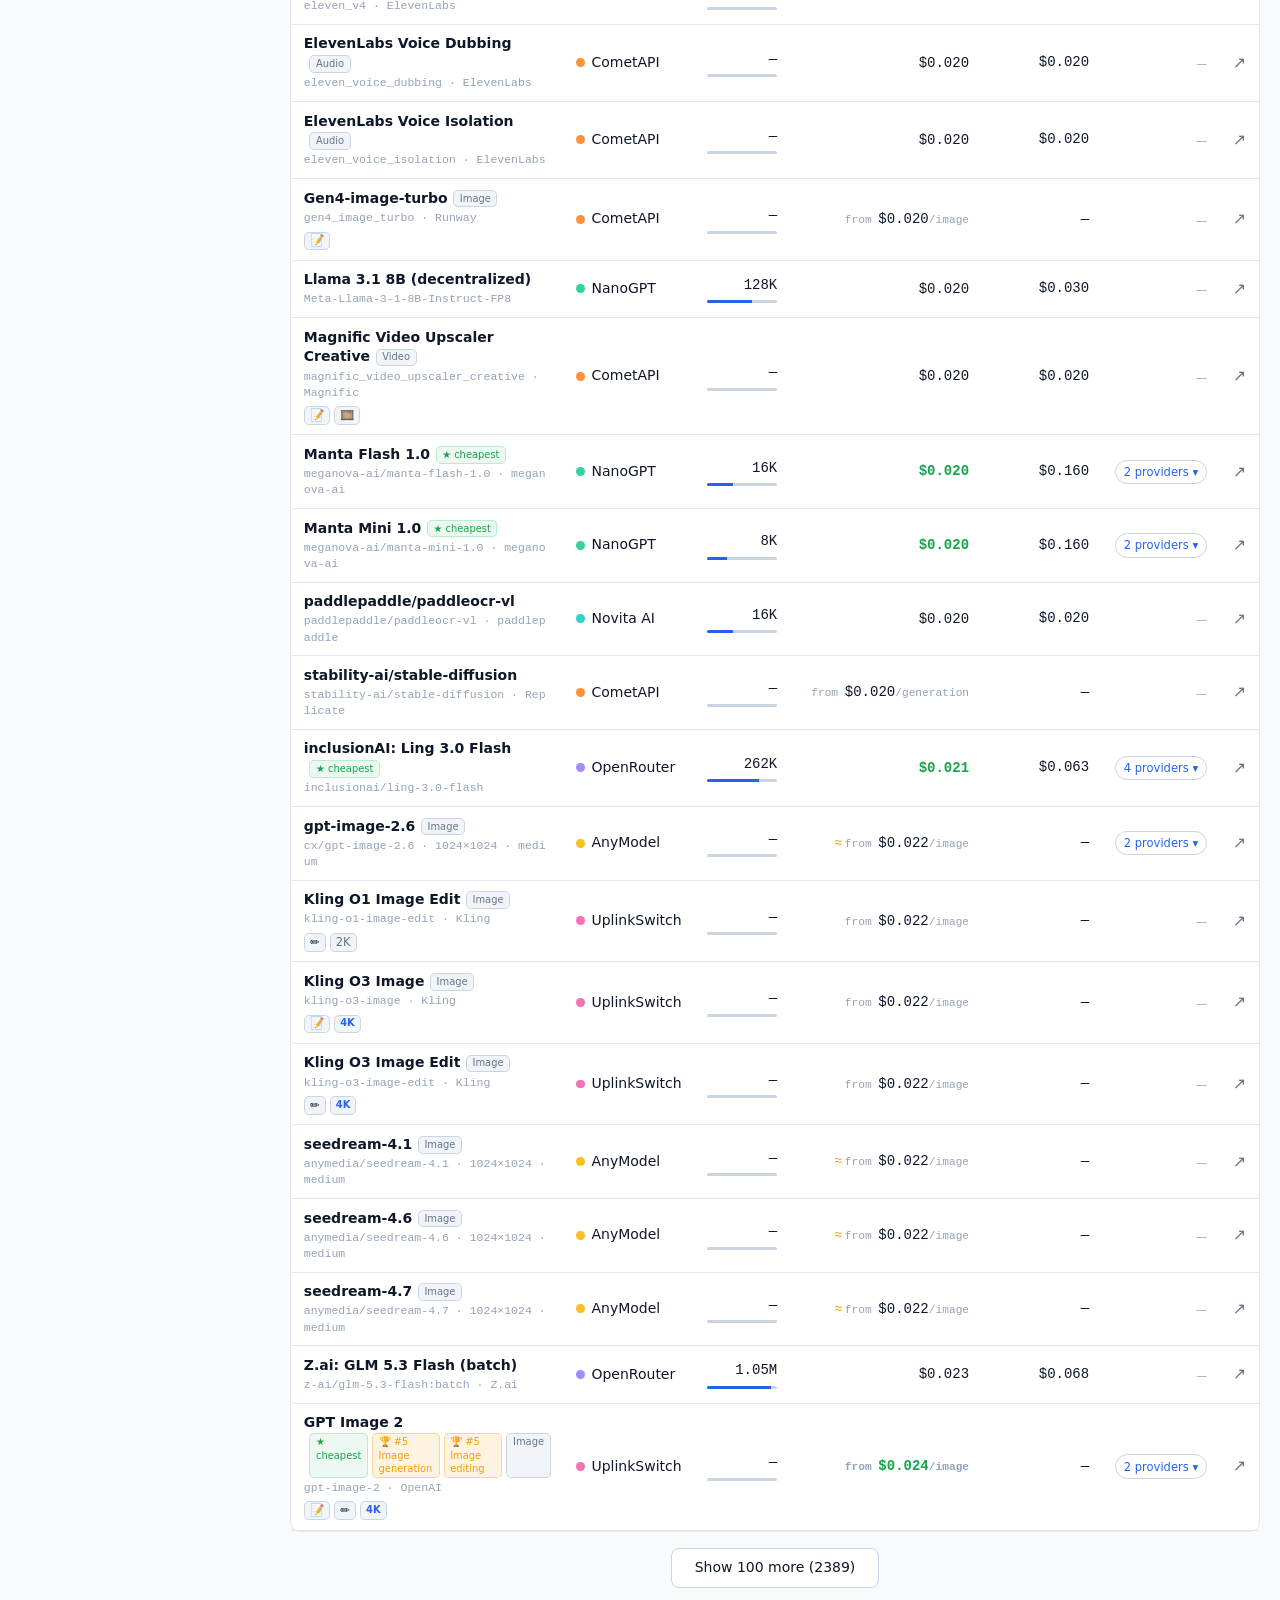
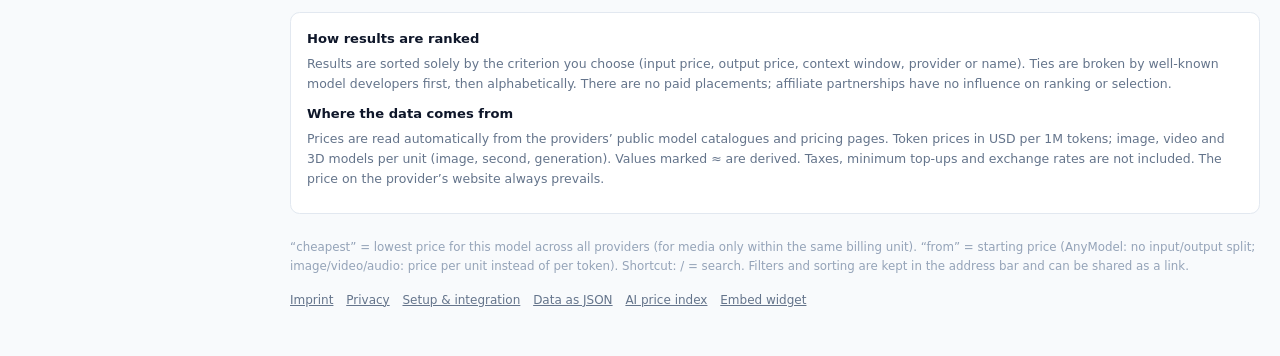
==== commit bb48d723: "Modell-Finder, Token-Rechner, Anbieter-Seiten, Preisindex, Widget, 404, Kontrolle" ====
--- a/index.html
+++ b/index.html
@@ -239,6 +239,7 @@
   <nav class="nav">
     <a href="index.html" class="active" data-t="nav_vergleich"></a>
     <a href="kosten.html" data-t="nav_kosten"></a>
+    <a href="finder.html" data-t="nav_finder"></a>
     <a href="free.html" data-t="nav_gratis" id="gratislink"></a>
     <a href="bestenliste.html" data-t="nav_best"></a>
     <a href="news.html" data-t="nav_news"></a>
@@ -275,7 +276,7 @@
     <div id="results"></div>
     <div class="infobox" id="infobox"></div>
     <footer id="footer"></footer>
-    <div class="legal"><a href="impressum.html" data-t="impressum"></a><a href="datenschutz.html" data-t="datenschutz"></a><a href="anbindung.html" data-t="nav_anbindung"></a><a href="api/prices.json" data-t="api"></a></div>
+    <div class="legal"><a href="impressum.html" data-t="impressum"></a><a href="datenschutz.html" data-t="datenschutz"></a><a href="anbindung.html" data-t="nav_anbindung"></a><a href="api/prices.json" data-t="api"></a><a href="preisindex.html" data-t="fuss_index"></a><a href="einbetten.html" data-t="fuss_widget"></a></div>
   </main>
 </div>
 
@@ -355,7 +356,7 @@
 const I18N = {
   de:{
     seitentitel:"aiapicompare – KI-API-Preise vergleichen",
-    nav_kosten:"Kostenrechner", nav_gratis:"Kostenlose Modelle", nav_best:"Bestenliste", nav_news:"Neuigkeiten", arena_titel:function(p,b){ return "Platz "+p+" in der Arena-Bestenliste: "+b; }, arena_hinweis:"🏆 = Platz in der Arena-Bestenliste (arena.ai, CC BY 4.0)", gratis:"kostenlos", nur_gratis:"Nur kostenlose Modelle", neu:"NEU", vorher:function(p){ return "vorher "+p; }, theme:"Hell / Dunkel", api:"Daten als JSON", pro5s:"/ 5-s-Clip", gen:"pro Generierung",
+    nav_kosten:"Kostenrechner", nav_finder:"Modell-Finder", fuss_index:"KI-Preisindex", fuss_widget:"Widget einbetten", nav_gratis:"Kostenlose Modelle", nav_best:"Bestenliste", nav_news:"Neuigkeiten", arena_titel:function(p,b){ return "Platz "+p+" in der Arena-Bestenliste: "+b; }, arena_hinweis:"🏆 = Platz in der Arena-Bestenliste (arena.ai, CC BY 4.0)", gratis:"kostenlos", nur_gratis:"Nur kostenlose Modelle", neu:"NEU", vorher:function(p){ return "vorher "+p; }, theme:"Hell / Dunkel", api:"Daten als JSON", pro5s:"/ 5-s-Clip", gen:"pro Generierung",
     filter:"Filter", suche:"Modell, Anbieter oder ID suchen …", sortieren:"Sortieren:",
     nav_vergleich:"Preisvergleich", nav_anbindung:"Anbindung & Einrichtung", impressum:"Impressum", datenschutz:"Datenschutz",
     zum_anbieter:"Zum Anbieter", einrichten:function(n){ return "So bindest du "+n+" an (Hermes, VS Code …)"; },
@@ -388,7 +389,7 @@
   },
   en:{
     seitentitel:"aiapicompare – Compare AI API prices",
-    nav_kosten:"Cost calculator", nav_gratis:"Free models", nav_best:"Leaderboard", nav_news:"News", arena_titel:function(p,b){ return "Rank "+p+" in the Arena leaderboard: "+b; }, arena_hinweis:"🏆 = rank in the Arena leaderboard (arena.ai, CC BY 4.0)", gratis:"free", nur_gratis:"Free models only", neu:"NEW", vorher:function(p){ return "previously "+p; }, theme:"Light / dark", api:"Data as JSON", pro5s:"/ 5 s clip", gen:"per generation",
+    nav_kosten:"Cost calculator", nav_finder:"Model finder", fuss_index:"AI price index", fuss_widget:"Embed widget", nav_gratis:"Free models", nav_best:"Leaderboard", nav_news:"News", arena_titel:function(p,b){ return "Rank "+p+" in the Arena leaderboard: "+b; }, arena_hinweis:"🏆 = rank in the Arena leaderboard (arena.ai, CC BY 4.0)", gratis:"free", nur_gratis:"Free models only", neu:"NEW", vorher:function(p){ return "previously "+p; }, theme:"Light / dark", api:"Data as JSON", pro5s:"/ 5 s clip", gen:"per generation",
     filter:"Filters", suche:"Search model, provider or ID …", sortieren:"Sort:",
     nav_vergleich:"Price comparison", nav_anbindung:"Setup & integration", impressum:"Imprint", datenschutz:"Privacy",
     zum_anbieter:"Go to provider", einrichten:function(n){ return "How to connect "+n+" (Hermes, VS Code …)"; },
@@ -421,7 +422,7 @@
   },
   zh:{
     seitentitel:"aiapicompare – AI API 价格对比",
-    nav_kosten:"成本计算器", nav_gratis:"免费模型", nav_best:"排行榜", nav_news:"动态", arena_titel:function(p,b){ return "Arena 排行榜第 "+p+" 名："+b; }, arena_hinweis:"🏆 = Arena 排行榜名次（arena.ai，CC BY 4.0）", gratis:"免费", nur_gratis:"仅显示免费模型", neu:"新", vorher:function(p){ return "之前 "+p; }, theme:"浅色 / 深色", api:"JSON 数据", pro5s:"/ 5 秒片段", gen:"每次生成",
+    nav_kosten:"成本计算器", nav_finder:"模型推荐", fuss_index:"AI 价格指数", fuss_widget:"嵌入小组件", nav_gratis:"免费模型", nav_best:"排行榜", nav_news:"动态", arena_titel:function(p,b){ return "Arena 排行榜第 "+p+" 名："+b; }, arena_hinweis:"🏆 = Arena 排行榜名次（arena.ai，CC BY 4.0）", gratis:"免费", nur_gratis:"仅显示免费模型", neu:"新", vorher:function(p){ return "之前 "+p; }, theme:"浅色 / 深色", api:"JSON 数据", pro5s:"/ 5 秒片段", gen:"每次生成",
     filter:"筛选", suche:"搜索模型、提供商或 ID …", sortieren:"排序：",
     nav_vergleich:"价格对比", nav_anbindung:"接入与配置", impressum:"网站信息", datenschutz:"隐私政策",
     zum_anbieter:"前往提供商", einrichten:function(n){ return "如何接入 "+n+"（Hermes、VS Code …）"; },
@@ -454,7 +455,7 @@
   },
   ru:{
     seitentitel:"aiapicompare – сравнение цен AI API",
-    nav_kosten:"Калькулятор", nav_gratis:"Бесплатные модели", nav_best:"Рейтинг", nav_news:"Новости", arena_titel:function(p,b){ return "Место "+p+" в рейтинге Arena: "+b; }, arena_hinweis:"🏆 = место в рейтинге Arena (arena.ai, CC BY 4.0)", gratis:"бесплатно", nur_gratis:"Только бесплатные модели", neu:"НОВОЕ", vorher:function(p){ return "раньше "+p; }, theme:"Светлая / тёмная", api:"Данные в JSON", pro5s:"/ клип 5 с", gen:"за генерацию",
+    nav_kosten:"Калькулятор", nav_finder:"Подбор модели", fuss_index:"Индекс цен AI", fuss_widget:"Виджет для сайта", nav_gratis:"Бесплатные модели", nav_best:"Рейтинг", nav_news:"Новости", arena_titel:function(p,b){ return "Место "+p+" в рейтинге Arena: "+b; }, arena_hinweis:"🏆 = место в рейтинге Arena (arena.ai, CC BY 4.0)", gratis:"бесплатно", nur_gratis:"Только бесплатные модели", neu:"НОВОЕ", vorher:function(p){ return "раньше "+p; }, theme:"Светлая / тёмная", api:"Данные в JSON", pro5s:"/ клип 5 с", gen:"за генерацию",
     filter:"Фильтры", suche:"Поиск по модели, поставщику или ID …", sortieren:"Сортировка:",
     nav_vergleich:"Сравнение цен", nav_anbindung:"Подключение", impressum:"Импрессум", datenschutz:"Конфиденциальность",
     zum_anbieter:"К поставщику", einrichten:function(n){ return "Как подключить "+n+" (Hermes, VS Code …)"; },
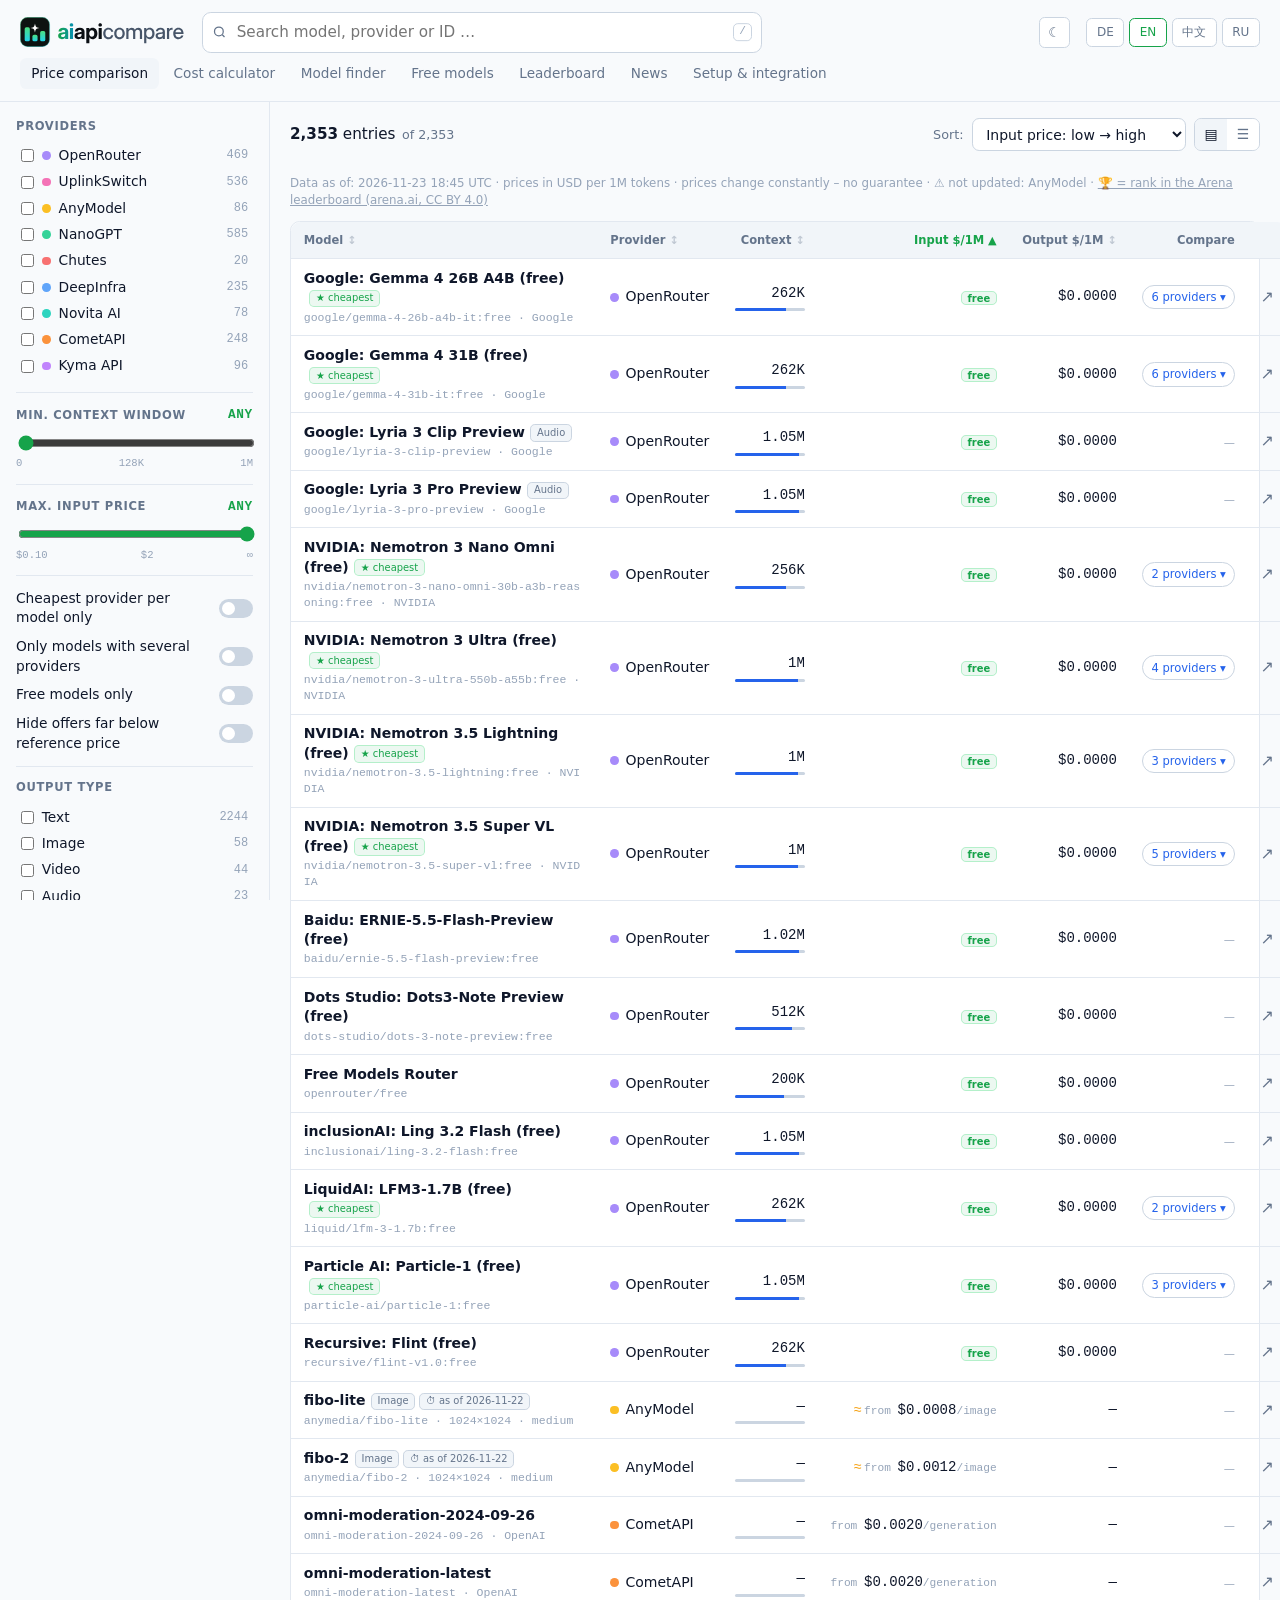
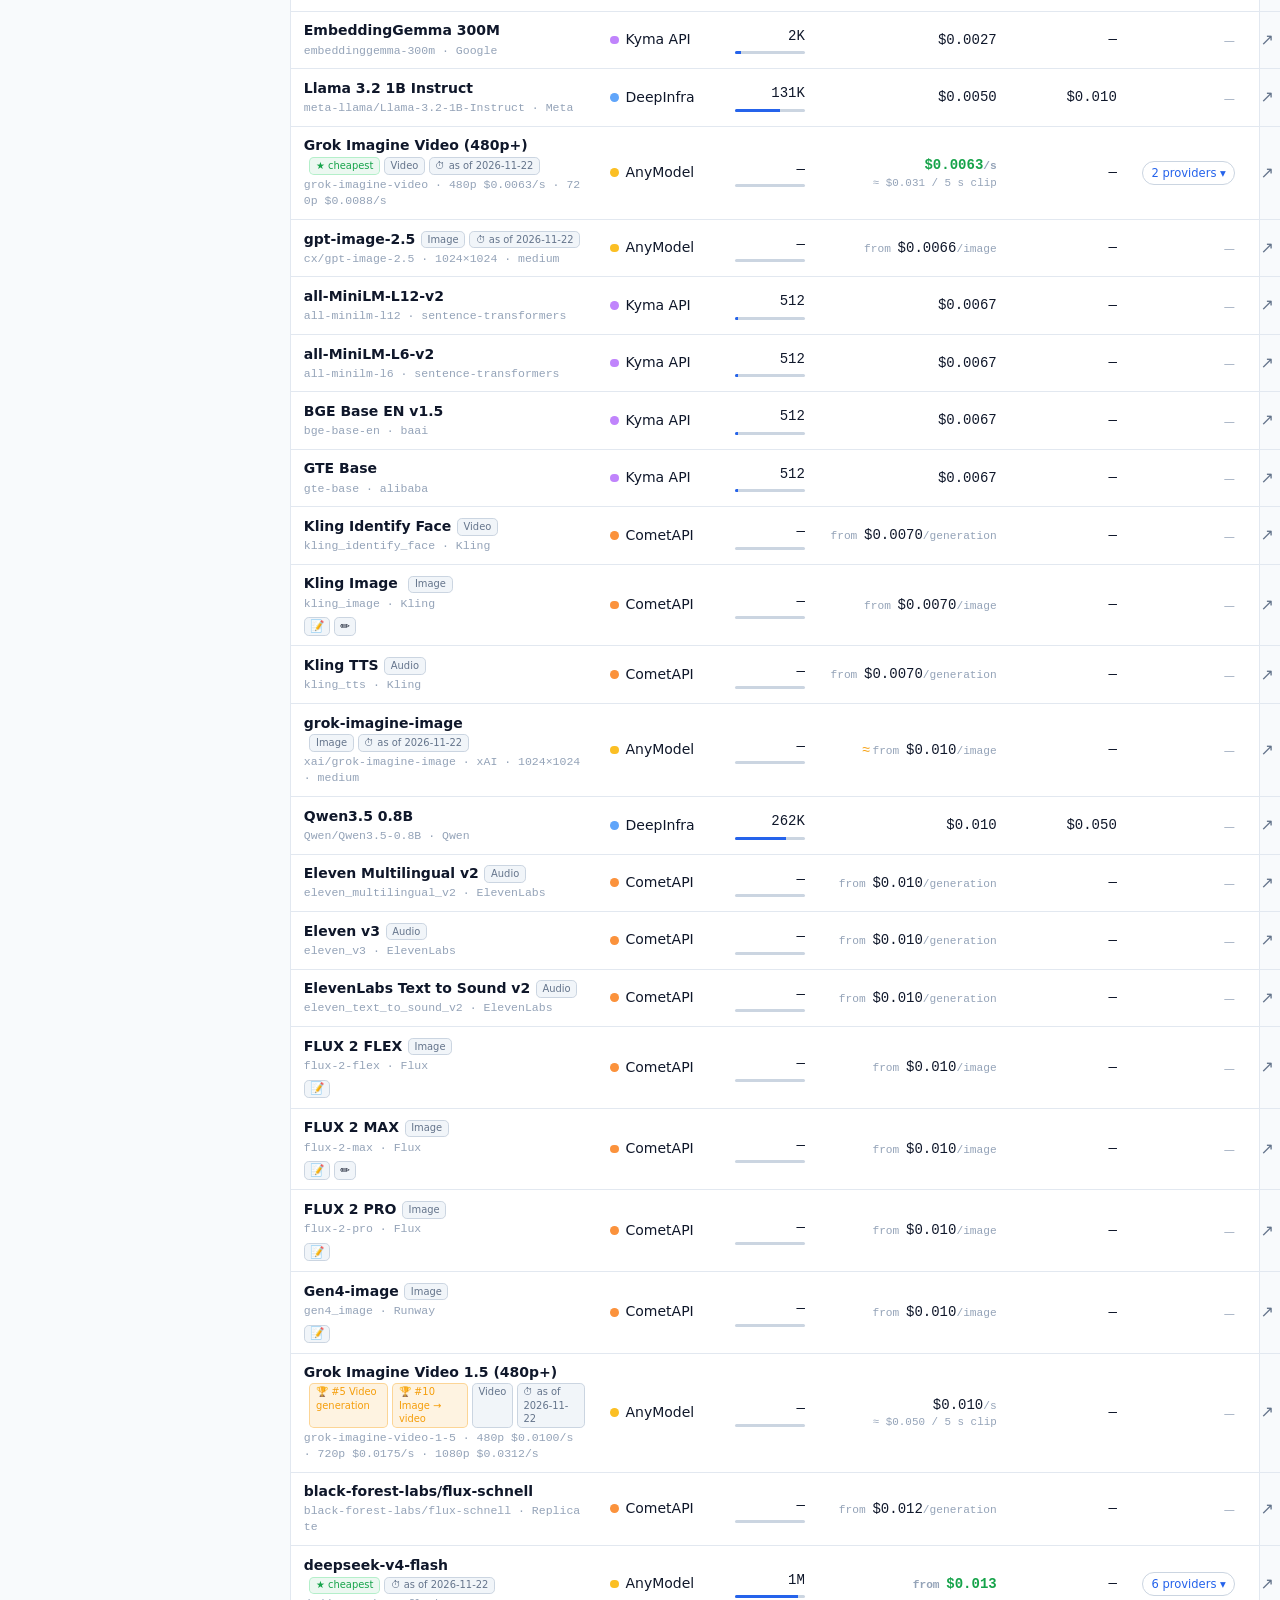
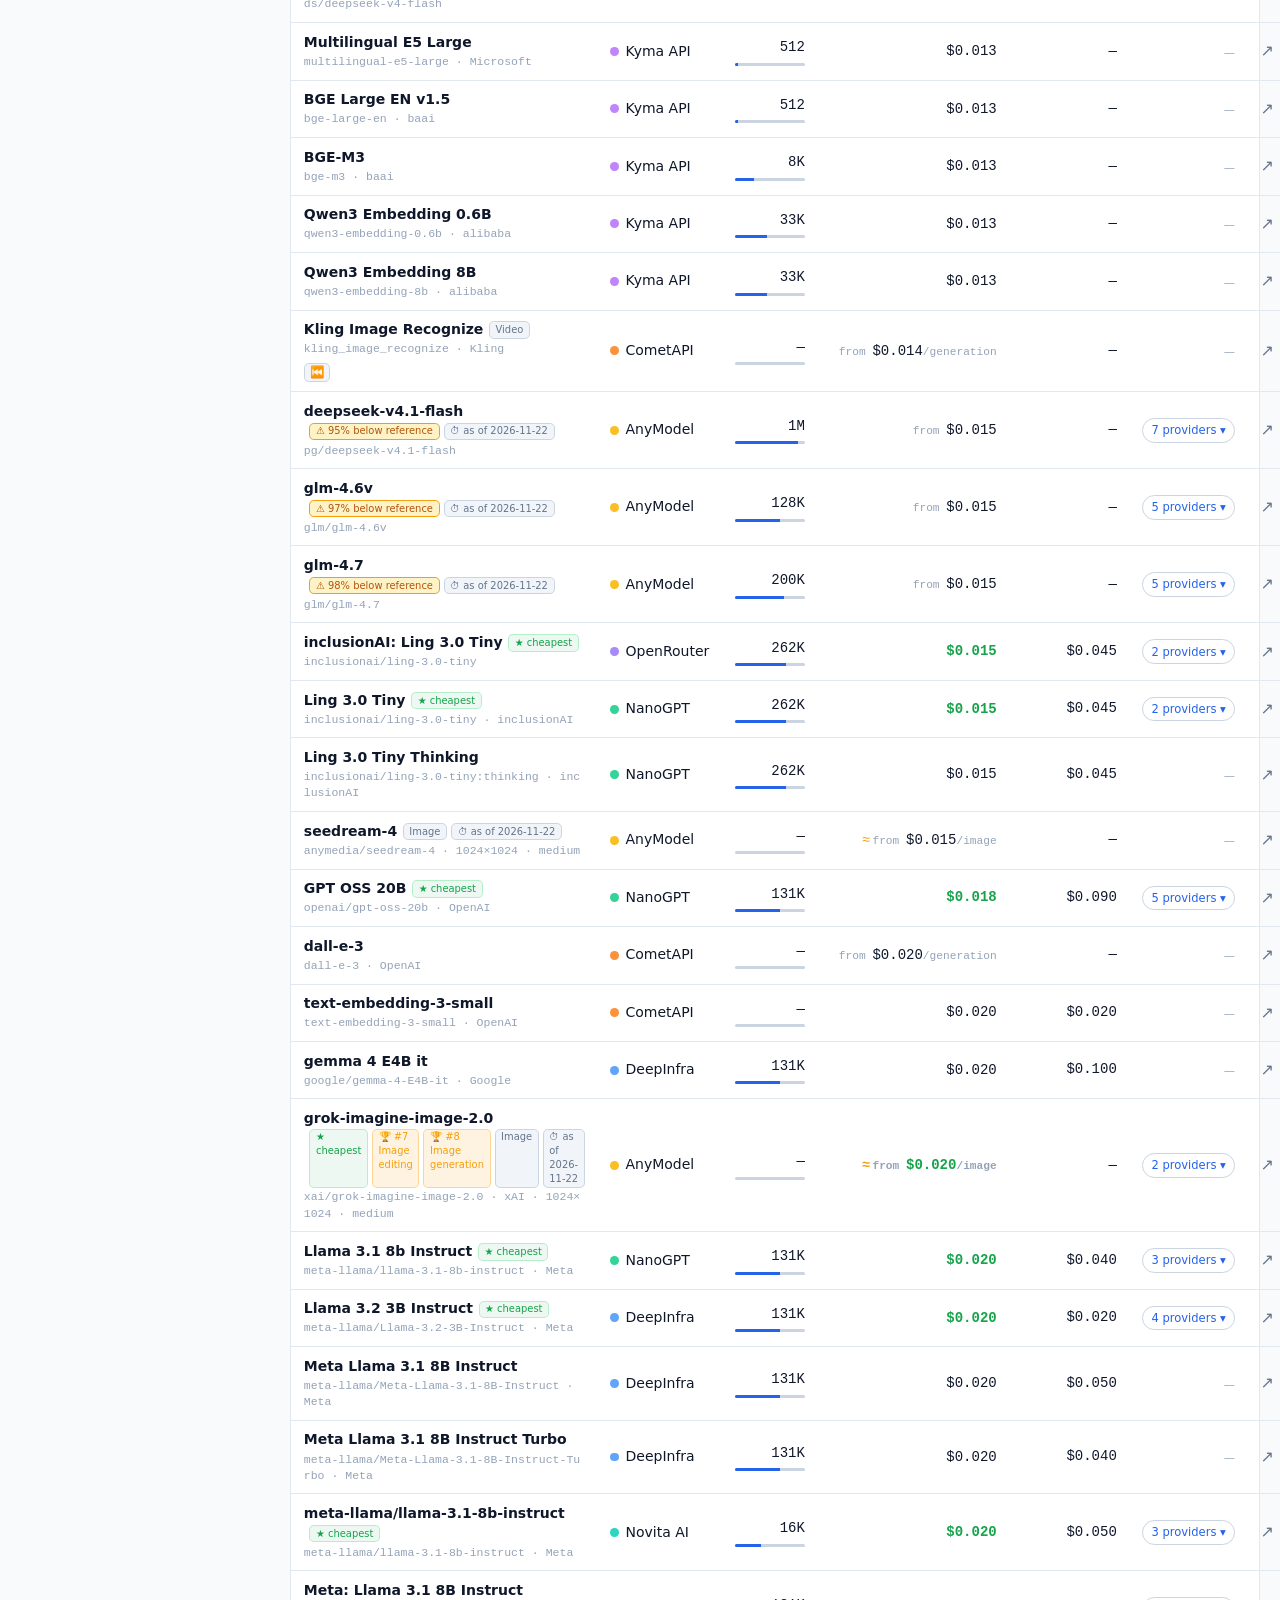
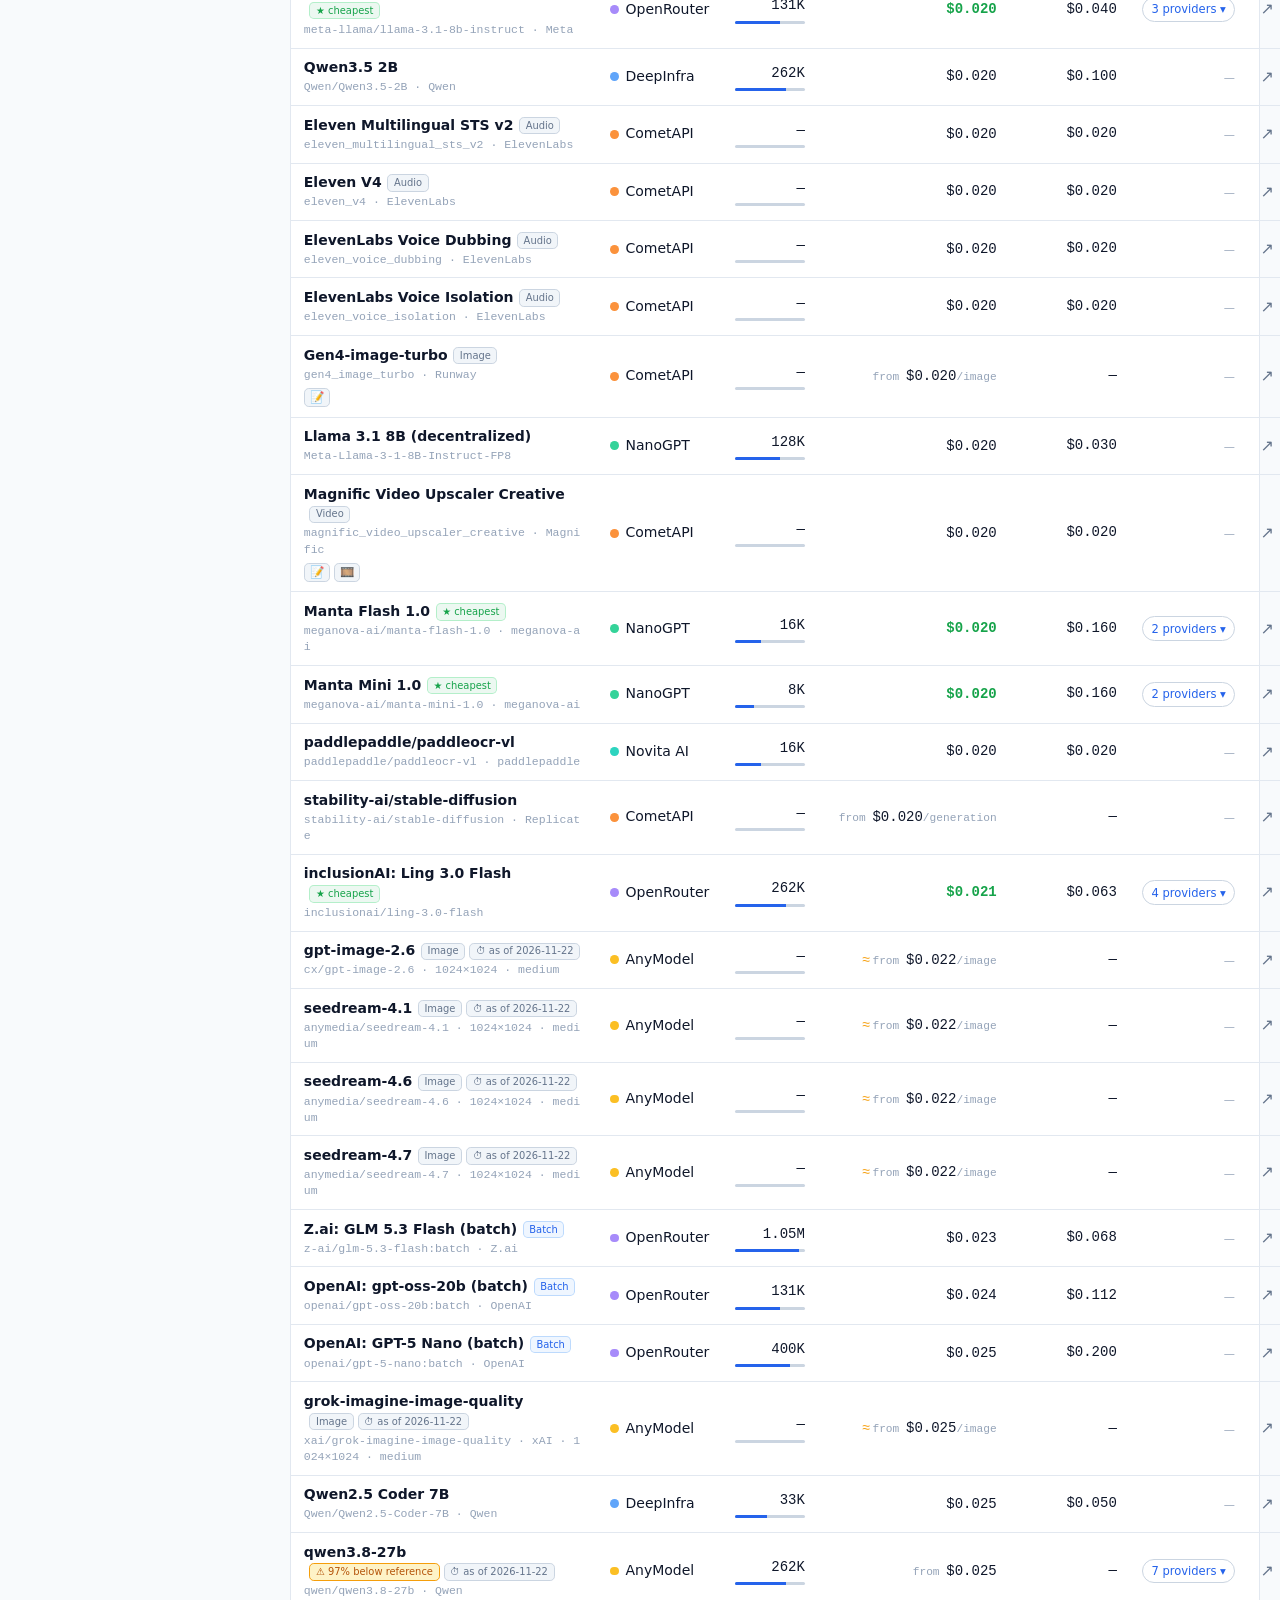
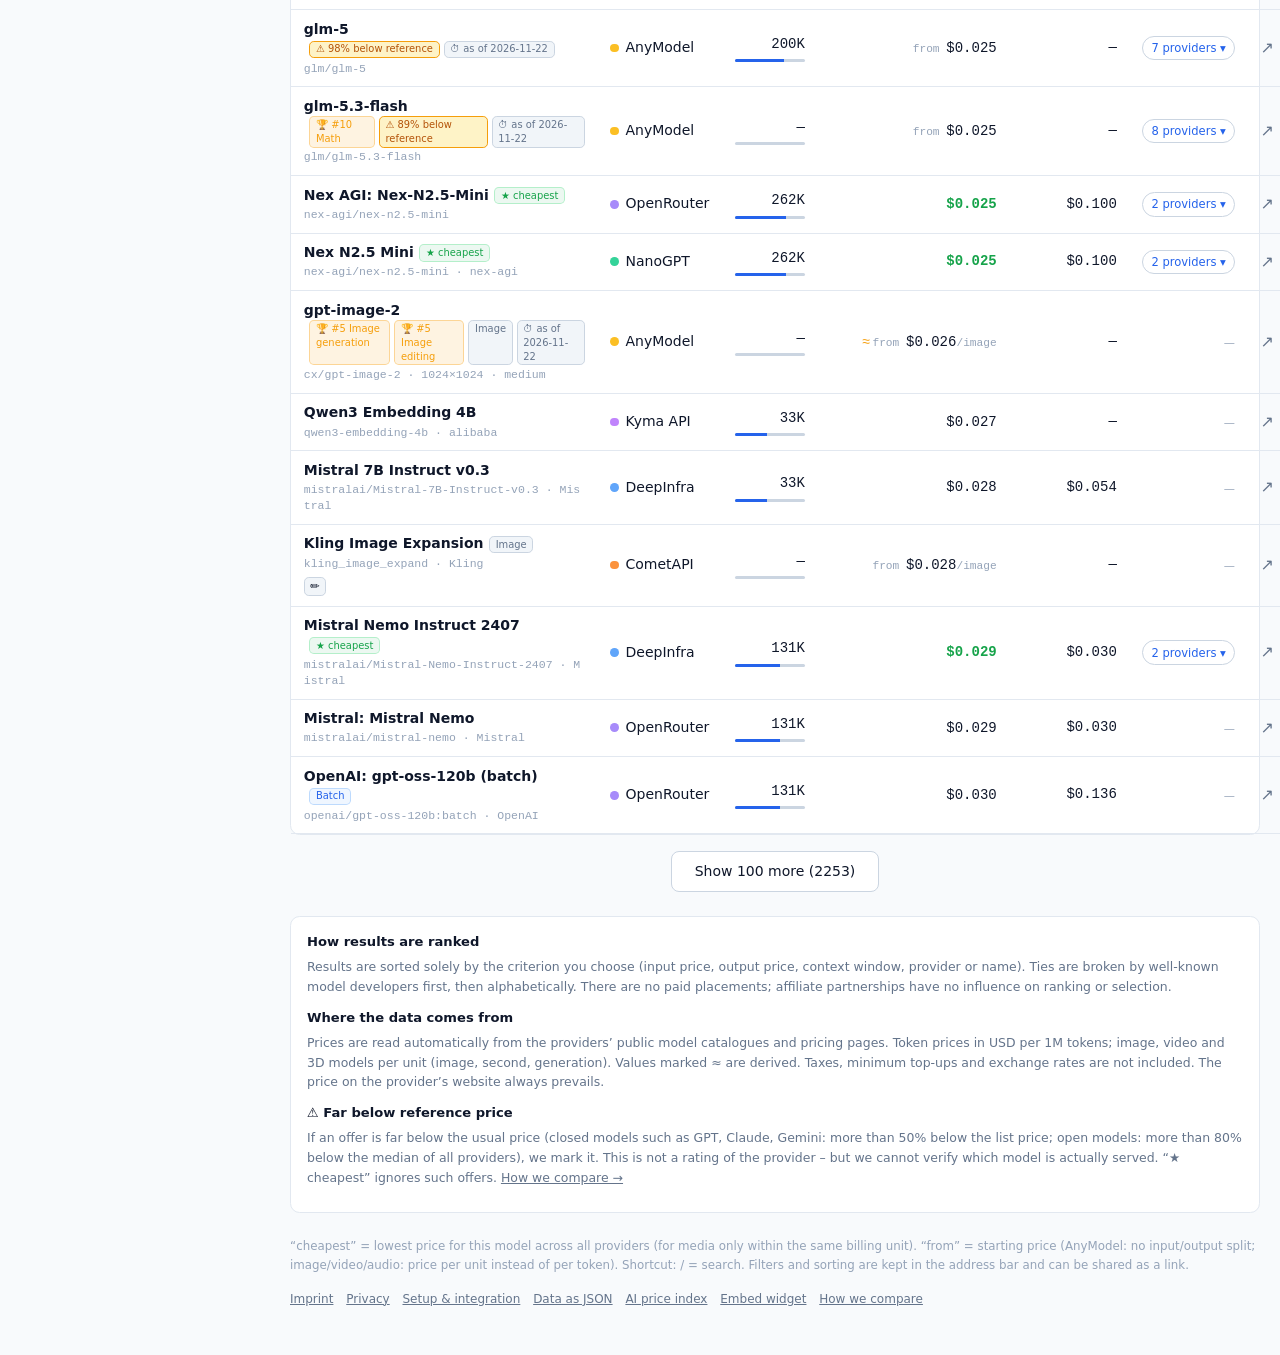
==== commit 309b1c5e: "Referenzpreis: Angebote weit unter Listenpreis kennzeichnen, faire Ersparnis, Seite So vergleichen w" ====
--- a/index.html
+++ b/index.html
@@ -156,6 +156,14 @@
   .tag.arena{background:rgba(245,158,11,.12);color:#f59e0b;border-color:rgba(245,158,11,.35);text-decoration:none}
   .tag.arena:hover{border-color:#f59e0b}
   .tag.best{background:var(--accent-bg);color:var(--accent);border-color:rgba(74,222,128,.35)}
+  .tag.warn{background:rgba(245,158,11,.12);color:#f59e0b;border-color:rgba(245,158,11,.45);cursor:help}
+  .tag.alt{cursor:help}
+  .tag.batch{background:rgba(96,165,250,.10);color:var(--blue);border-color:rgba(96,165,250,.35);cursor:help}
+  [data-theme="light"] .tag.warn{color:#b45309;background:#fef3c7;border-color:#f59e0b}
+  tr.trenner td{font-size:.72rem;font-weight:600;color:#f59e0b;padding:.5rem .4rem .25rem !important;background:transparent !important}
+  [data-theme="light"] tr.trenner td{color:#b45309}
+  .refzeile{font-size:.72rem;color:var(--muted);margin:.45rem 0 0}
+  .refzeile a{color:inherit}
   .prov{display:inline-flex;align-items:center;gap:.4rem;white-space:nowrap}
   .prov small{color:var(--dim)}
   .price{font-family:var(--mono);white-space:nowrap}
@@ -276,12 +284,13 @@
     <div id="results"></div>
     <div class="infobox" id="infobox"></div>
     <footer id="footer"></footer>
-    <div class="legal"><a href="impressum.html" data-t="impressum"></a><a href="datenschutz.html" data-t="datenschutz"></a><a href="anbindung.html" data-t="nav_anbindung"></a><a href="api/prices.json" data-t="api"></a><a href="preisindex.html" data-t="fuss_index"></a><a href="einbetten.html" data-t="fuss_widget"></a></div>
+    <div class="legal"><a href="impressum.html" data-t="impressum"></a><a href="datenschutz.html" data-t="datenschutz"></a><a href="anbindung.html" data-t="nav_anbindung"></a><a href="api/prices.json" data-t="api"></a><a href="preisindex.html" data-t="fuss_index"></a><a href="einbetten.html" data-t="fuss_widget"></a><a href="methodik.html" data-t="fuss_methodik"></a></div>
   </main>
 </div>
 
 <script src="config.js"></script>
 <script src="out/data.js"></script>
+<script src="referenz.js"></script>
 <script src="bereiche.js"></script>
 <script src="out/staerken.js"></script>
 <script>
@@ -356,18 +365,18 @@
 const I18N = {
   de:{
     seitentitel:"aiapicompare – KI-API-Preise vergleichen",
-    nav_kosten:"Kostenrechner", nav_finder:"Modell-Finder", fuss_index:"KI-Preisindex", fuss_widget:"Widget einbetten", nav_gratis:"Kostenlose Modelle", nav_best:"Bestenliste", nav_news:"Neuigkeiten", arena_titel:function(p,b){ return "Platz "+p+" in der Arena-Bestenliste: "+b; }, arena_hinweis:"🏆 = Platz in der Arena-Bestenliste (arena.ai, CC BY 4.0)", gratis:"kostenlos", nur_gratis:"Nur kostenlose Modelle", neu:"NEU", vorher:function(p){ return "vorher "+p; }, theme:"Hell / Dunkel", api:"Daten als JSON", pro5s:"/ 5-s-Clip", gen:"pro Generierung",
+    nav_kosten:"Kostenrechner", nav_finder:"Modell-Finder", fuss_index:"KI-Preisindex", fuss_widget:"Widget einbetten", fuss_methodik:"So vergleichen wir", nav_gratis:"Kostenlose Modelle", nav_best:"Bestenliste", nav_news:"Neuigkeiten", arena_titel:function(p,b){ return "Platz "+p+" in der Arena-Bestenliste: "+b; }, arena_hinweis:"🏆 = Platz in der Arena-Bestenliste (arena.ai, CC BY 4.0)", gratis:"kostenlos", nur_gratis:"Nur kostenlose Modelle", neu:"NEU", vorher:function(p){ return "vorher "+p; }, theme:"Hell / Dunkel", api:"Daten als JSON", pro5s:"/ 5-s-Clip", gen:"pro Generierung",
     filter:"Filter", suche:"Modell, Anbieter oder ID suchen …", sortieren:"Sortieren:",
     nav_vergleich:"Preisvergleich", nav_anbindung:"Anbindung & Einrichtung", impressum:"Impressum", datenschutz:"Datenschutz",
     zum_anbieter:"Zum Anbieter", einrichten:function(n){ return "So bindest du "+n+" an (Hermes, VS Code …)"; },
     geschaetzt:"geschätzt – aus dem Abrechnungsfaktor des Anbieters abgeleitet, nicht direkt veröffentlicht",
     disclosure:function(k){ return "<b>Transparenz:</b> Links mit dem Hinweis „"+k+"“ sind Affiliate-Links (Werbung). Wenn du darüber bei einem Anbieter Guthaben kaufst, erhalten wir eine Provision – für dich ändert sich der Preis nicht. Die Reihenfolge der Ergebnisse wird dadurch nicht beeinflusst."; },
-    infobox:'<h4>Wie die Reihenfolge zustande kommt</h4><p>Die Ergebnisse werden ausschließlich nach dem von dir gewählten Kriterium sortiert (Input-Preis, Output-Preis, Kontextfenster, Anbieter oder Name). Bei Gleichstand stehen bekannte Modellentwickler vorn, danach alphabetisch. Es gibt keine bezahlten Platzierungen; Affiliate-Partnerschaften haben keinen Einfluss auf Reihenfolge oder Auswahl.</p><h4>Woher die Daten kommen</h4><p>Preise werden automatisch aus den öffentlichen Modell-Katalogen bzw. Preisseiten der Anbieter gelesen. Token-Preise in USD pro 1 Mio. Token; Bild-, Video- und 3D-Modelle pro Einheit (Bild, Sekunde, Generierung). Werte mit ≈ sind abgeleitet. Steuern, Mindestaufladungen und Wechselkurse sind nicht berücksichtigt. Maßgeblich ist immer der Preis auf der Seite des Anbieters.</p>',
+    infobox:'<h4>Wie die Reihenfolge zustande kommt</h4><p>Die Ergebnisse werden ausschließlich nach dem von dir gewählten Kriterium sortiert (Input-Preis, Output-Preis, Kontextfenster, Anbieter oder Name). Bei Gleichstand stehen bekannte Modellentwickler vorn, danach alphabetisch. Es gibt keine bezahlten Platzierungen; Affiliate-Partnerschaften haben keinen Einfluss auf Reihenfolge oder Auswahl.</p><h4>Woher die Daten kommen</h4><p>Preise werden automatisch aus den öffentlichen Modell-Katalogen bzw. Preisseiten der Anbieter gelesen. Token-Preise in USD pro 1 Mio. Token; Bild-, Video- und 3D-Modelle pro Einheit (Bild, Sekunde, Generierung). Werte mit ≈ sind abgeleitet. Steuern, Mindestaufladungen und Wechselkurse sind nicht berücksichtigt. Maßgeblich ist immer der Preis auf der Seite des Anbieters.</p><h4>⚠ Weit unter Referenzpreis</h4><p>Liegt ein Angebot weit unter dem üblichen Preis (geschlossene Modelle wie GPT, Claude, Gemini: mehr als 50 % unter dem Listenpreis; offene Modelle: mehr als 80 % unter dem Median aller Anbieter), kennzeichnen wir es. Das ist keine Bewertung des Anbieters – wir können aber nicht prüfen, welches Modell tatsächlich geliefert wird. „★ günstigster“ berücksichtigt solche Angebote nicht. <a href="methodik.html">So vergleichen wir →</a></p>',
     anbieter:"Anbieter", typ:"Ausgabe-Typ", typen:{text:"Text",bild:"Bild",video:"Video",audio:"Audio","3d":"3D"},
     kontext:"Min. Kontextfenster", preis:"Max. Input-Preis", familie:"Modellfamilie",
     alle:"alle", keine:"keine", egal:"beliebig", unbegrenzt:"beliebig",
     faeh_titel:"Fähigkeiten (Bild & Video)", faeh_hint:"Laut Katalog des jeweiligen Anbieters – dasselbe Modell kann je Anbieter unterschiedliche Optionen haben.", dauer_bis:"bis", spalte_faeh:"Fähigkeiten",
-    nur_guenstig:"Nur günstigster Anbieter je Modell", nur_mehrere:"Nur Modelle mit mehreren Anbietern",
+    nur_guenstig:"Nur günstigster Anbieter je Modell", nur_mehrere:"Nur Modelle mit mehreren Anbietern", ohne_auff:"Angebote weit unter Referenzpreis ausblenden",
     reset:"Alle Filter zurücksetzen",
     sorts:{"preis-asc":"Input-Preis: niedrig → hoch","preis-desc":"Input-Preis: hoch → niedrig",
            "output-asc":"Output-Preis: niedrig → hoch","output-desc":"Output-Preis: hoch → niedrig",
@@ -389,18 +398,18 @@
   },
   en:{
     seitentitel:"aiapicompare – Compare AI API prices",
-    nav_kosten:"Cost calculator", nav_finder:"Model finder", fuss_index:"AI price index", fuss_widget:"Embed widget", nav_gratis:"Free models", nav_best:"Leaderboard", nav_news:"News", arena_titel:function(p,b){ return "Rank "+p+" in the Arena leaderboard: "+b; }, arena_hinweis:"🏆 = rank in the Arena leaderboard (arena.ai, CC BY 4.0)", gratis:"free", nur_gratis:"Free models only", neu:"NEW", vorher:function(p){ return "previously "+p; }, theme:"Light / dark", api:"Data as JSON", pro5s:"/ 5 s clip", gen:"per generation",
+    nav_kosten:"Cost calculator", nav_finder:"Model finder", fuss_index:"AI price index", fuss_widget:"Embed widget", fuss_methodik:"How we compare", nav_gratis:"Free models", nav_best:"Leaderboard", nav_news:"News", arena_titel:function(p,b){ return "Rank "+p+" in the Arena leaderboard: "+b; }, arena_hinweis:"🏆 = rank in the Arena leaderboard (arena.ai, CC BY 4.0)", gratis:"free", nur_gratis:"Free models only", neu:"NEW", vorher:function(p){ return "previously "+p; }, theme:"Light / dark", api:"Data as JSON", pro5s:"/ 5 s clip", gen:"per generation",
     filter:"Filters", suche:"Search model, provider or ID …", sortieren:"Sort:",
     nav_vergleich:"Price comparison", nav_anbindung:"Setup & integration", impressum:"Imprint", datenschutz:"Privacy",
     zum_anbieter:"Go to provider", einrichten:function(n){ return "How to connect "+n+" (Hermes, VS Code …)"; },
     geschaetzt:"estimated – derived from the provider's billing factor, not published directly",
     disclosure:function(k){ return "<b>Transparency:</b> Links marked “"+k+"” are affiliate links (advertising). If you buy credits from a provider through them, we receive a commission – the price stays the same for you. The order of results is not affected."; },
-    infobox:'<h4>How results are ranked</h4><p>Results are sorted solely by the criterion you choose (input price, output price, context window, provider or name). Ties are broken by well-known model developers first, then alphabetically. There are no paid placements; affiliate partnerships have no influence on ranking or selection.</p><h4>Where the data comes from</h4><p>Prices are read automatically from the providers’ public model catalogues and pricing pages. Token prices in USD per 1M tokens; image, video and 3D models per unit (image, second, generation). Values marked ≈ are derived. Taxes, minimum top-ups and exchange rates are not included. The price on the provider’s website always prevails.</p>',
+    infobox:'<h4>How results are ranked</h4><p>Results are sorted solely by the criterion you choose (input price, output price, context window, provider or name). Ties are broken by well-known model developers first, then alphabetically. There are no paid placements; affiliate partnerships have no influence on ranking or selection.</p><h4>Where the data comes from</h4><p>Prices are read automatically from the providers’ public model catalogues and pricing pages. Token prices in USD per 1M tokens; image, video and 3D models per unit (image, second, generation). Values marked ≈ are derived. Taxes, minimum top-ups and exchange rates are not included. The price on the provider’s website always prevails.</p><h4>⚠ Far below reference price</h4><p>If an offer is far below the usual price (closed models such as GPT, Claude, Gemini: more than 50% below the list price; open models: more than 80% below the median of all providers), we mark it. This is not a rating of the provider – but we cannot verify which model is actually served. “★ cheapest” ignores such offers. <a href="methodik.html">How we compare →</a></p>',
     anbieter:"Providers", typ:"Output type", typen:{text:"Text",bild:"Image",video:"Video",audio:"Audio","3d":"3D"},
     kontext:"Min. context window", preis:"Max. input price", familie:"Model family",
     alle:"all", keine:"none", egal:"any", unbegrenzt:"any",
     faeh_titel:"Capabilities (image & video)", faeh_hint:"According to each provider’s catalogue – the same model may offer different options per provider.", dauer_bis:"up to", spalte_faeh:"Capabilities",
-    nur_guenstig:"Cheapest provider per model only", nur_mehrere:"Only models with several providers",
+    nur_guenstig:"Cheapest provider per model only", nur_mehrere:"Only models with several providers", ohne_auff:"Hide offers far below reference price",
     reset:"Reset all filters",
     sorts:{"preis-asc":"Input price: low → high","preis-desc":"Input price: high → low",
            "output-asc":"Output price: low → high","output-desc":"Output price: high → low",
@@ -422,18 +431,18 @@
   },
   zh:{
     seitentitel:"aiapicompare – AI API 价格对比",
-    nav_kosten:"成本计算器", nav_finder:"模型推荐", fuss_index:"AI 价格指数", fuss_widget:"嵌入小组件", nav_gratis:"免费模型", nav_best:"排行榜", nav_news:"动态", arena_titel:function(p,b){ return "Arena 排行榜第 "+p+" 名："+b; }, arena_hinweis:"🏆 = Arena 排行榜名次（arena.ai，CC BY 4.0）", gratis:"免费", nur_gratis:"仅显示免费模型", neu:"新", vorher:function(p){ return "之前 "+p; }, theme:"浅色 / 深色", api:"JSON 数据", pro5s:"/ 5 秒片段", gen:"每次生成",
+    nav_kosten:"成本计算器", nav_finder:"模型推荐", fuss_index:"AI 价格指数", fuss_widget:"嵌入小组件", fuss_methodik:"比较方法", nav_gratis:"免费模型", nav_best:"排行榜", nav_news:"动态", arena_titel:function(p,b){ return "Arena 排行榜第 "+p+" 名："+b; }, arena_hinweis:"🏆 = Arena 排行榜名次（arena.ai，CC BY 4.0）", gratis:"免费", nur_gratis:"仅显示免费模型", neu:"新", vorher:function(p){ return "之前 "+p; }, theme:"浅色 / 深色", api:"JSON 数据", pro5s:"/ 5 秒片段", gen:"每次生成",
     filter:"筛选", suche:"搜索模型、提供商或 ID …", sortieren:"排序：",
     nav_vergleich:"价格对比", nav_anbindung:"接入与配置", impressum:"网站信息", datenschutz:"隐私政策",
     zum_anbieter:"前往提供商", einrichten:function(n){ return "如何接入 "+n+"（Hermes、VS Code …）"; },
     geschaetzt:"估算值 – 根据提供商的计费系数推算，并非官方直接公布",
     disclosure:function(k){ return "<b>透明声明：</b>标有“"+k+"”的链接为推广（联盟）链接，属于广告。若您通过这些链接在提供商处充值，我们将获得佣金，您的价格不变。结果排序不受影响。"; },
-    infobox:'<h4>排序规则</h4><p>结果仅按您选择的条件排序（输入价格、输出价格、上下文窗口、提供商或名称）。条件相同时，知名模型开发商优先，其次按字母顺序。不存在付费排名；联盟合作不影响排序或展示内容。</p><h4>数据来源</h4><p>价格自动读取自各提供商公开的模型目录和价格页面。Token 价格单位为每百万 Token 美元；图像、视频和 3D 模型按单位计价（每张、每秒、每次生成）。带 ≈ 的数值为推算值。未包含税费、最低充值和汇率。一切以提供商网站上的价格为准。</p>',
+    infobox:'<h4>排序规则</h4><p>结果仅按您选择的条件排序（输入价格、输出价格、上下文窗口、提供商或名称）。条件相同时，知名模型开发商优先，其次按字母顺序。不存在付费排名；联盟合作不影响排序或展示内容。</p><h4>数据来源</h4><p>价格自动读取自各提供商公开的模型目录和价格页面。Token 价格单位为每百万 Token 美元；图像、视频和 3D 模型按单位计价（每张、每秒、每次生成）。带 ≈ 的数值为推算值。未包含税费、最低充值和汇率。一切以提供商网站上的价格为准。</p><h4>⚠ 远低于参考价</h4><p>如果某个报价远低于通常价格（GPT、Claude、Gemini 等闭源模型：比官方价格低 50% 以上；开源模型：比所有提供商的中位数低 80% 以上），我们会加以标注。这并非对提供商的评价，但我们无法核实实际提供的是哪个模型。“★ 最便宜”不计入此类报价。<a href="methodik.html">我们的比较方法 →</a></p>',
     anbieter:"提供商", typ:"输出类型", typen:{text:"文本",bild:"图像",video:"视频",audio:"音频","3d":"3D"},
     kontext:"最小上下文窗口", preis:"最高输入价格", familie:"模型系列",
     alle:"全部", keine:"无", egal:"不限", unbegrenzt:"不限",
     faeh_titel:"功能（图像与视频）", faeh_hint:"依据各提供商目录——同一模型在不同提供商处的选项可能不同。", dauer_bis:"最长", spalte_faeh:"功能",
-    nur_guenstig:"每个模型仅显示最便宜的提供商", nur_mehrere:"仅显示有多个提供商的模型",
+    nur_guenstig:"每个模型仅显示最便宜的提供商", nur_mehrere:"仅显示有多个提供商的模型", ohne_auff:"隐藏远低于参考价的报价",
     reset:"重置所有筛选",
     sorts:{"preis-asc":"输入价格：从低到高","preis-desc":"输入价格：从高到低",
            "output-asc":"输出价格：从低到高","output-desc":"输出价格：从高到低",
@@ -455,18 +464,18 @@
   },
   ru:{
     seitentitel:"aiapicompare – сравнение цен AI API",
-    nav_kosten:"Калькулятор", nav_finder:"Подбор модели", fuss_index:"Индекс цен AI", fuss_widget:"Виджет для сайта", nav_gratis:"Бесплатные модели", nav_best:"Рейтинг", nav_news:"Новости", arena_titel:function(p,b){ return "Место "+p+" в рейтинге Arena: "+b; }, arena_hinweis:"🏆 = место в рейтинге Arena (arena.ai, CC BY 4.0)", gratis:"бесплатно", nur_gratis:"Только бесплатные модели", neu:"НОВОЕ", vorher:function(p){ return "раньше "+p; }, theme:"Светлая / тёмная", api:"Данные в JSON", pro5s:"/ клип 5 с", gen:"за генерацию",
+    nav_kosten:"Калькулятор", nav_finder:"Подбор модели", fuss_index:"Индекс цен AI", fuss_widget:"Виджет для сайта", fuss_methodik:"Как мы сравниваем", nav_gratis:"Бесплатные модели", nav_best:"Рейтинг", nav_news:"Новости", arena_titel:function(p,b){ return "Место "+p+" в рейтинге Arena: "+b; }, arena_hinweis:"🏆 = место в рейтинге Arena (arena.ai, CC BY 4.0)", gratis:"бесплатно", nur_gratis:"Только бесплатные модели", neu:"НОВОЕ", vorher:function(p){ return "раньше "+p; }, theme:"Светлая / тёмная", api:"Данные в JSON", pro5s:"/ клип 5 с", gen:"за генерацию",
     filter:"Фильтры", suche:"Поиск по модели, поставщику или ID …", sortieren:"Сортировка:",
     nav_vergleich:"Сравнение цен", nav_anbindung:"Подключение", impressum:"Импрессум", datenschutz:"Конфиденциальность",
     zum_anbieter:"К поставщику", einrichten:function(n){ return "Как подключить "+n+" (Hermes, VS Code …)"; },
     geschaetzt:"оценка – рассчитано по коэффициенту тарификации поставщика",
     disclosure:function(k){ return "<b>Прозрачность:</b> ссылки с пометкой «"+k+"» – партнёрские (реклама). При покупке через них мы получаем комиссию, цена для вас не меняется. На порядок результатов это не влияет."; },
-    infobox:'<h4>Как формируется порядок</h4><p>Результаты сортируются только по выбранному вами критерию (цена входа, цена выхода, контекст, поставщик или имя). При равенстве сначала известные разработчики, затем по алфавиту. Платных размещений нет; партнёрские программы не влияют на порядок или выбор.</p><h4>Источник данных</h4><p>Цены автоматически берутся из публичных каталогов и страниц цен поставщиков. Токены – USD за 1 млн; картинки, видео и 3D – за единицу. Значения с ≈ рассчитаны. Налоги и курсы валют не учтены. Действует цена на сайте поставщика.</p>',
+    infobox:'<h4>Как формируется порядок</h4><p>Результаты сортируются только по выбранному вами критерию (цена входа, цена выхода, контекст, поставщик или имя). При равенстве сначала известные разработчики, затем по алфавиту. Платных размещений нет; партнёрские программы не влияют на порядок или выбор.</p><h4>Источник данных</h4><p>Цены автоматически берутся из публичных каталогов и страниц цен поставщиков. Токены – USD за 1 млн; картинки, видео и 3D – за единицу. Значения с ≈ рассчитаны. Налоги и курсы валют не учтены. Действует цена на сайте поставщика.</p><h4>⚠ Намного ниже эталонной цены</h4><p>Если предложение намного ниже обычной цены (закрытые модели – GPT, Claude, Gemini: более чем на 50 % ниже прайса; открытые модели: более чем на 80 % ниже медианы всех поставщиков), мы его помечаем. Это не оценка поставщика, но мы не можем проверить, какая модель реально используется. «★ дешевле всех» такие предложения не учитывает. <a href="methodik.html">Как мы сравниваем →</a></p>',
     anbieter:"Поставщики", typ:"Тип вывода", typen:{text:"Текст",bild:"Картинка",video:"Видео",audio:"Аудио","3d":"3D"},
     kontext:"Мин. контекстное окно", preis:"Макс. цена входа", familie:"Семейство моделей",
     alle:"все", keine:"ничего", egal:"любой", unbegrenzt:"любая",
     faeh_titel:"Возможности (изображения и видео)", faeh_hint:"По каталогу поставщика – у одной модели опции могут отличаться в зависимости от поставщика.", dauer_bis:"до", spalte_faeh:"Возможности",
-    nur_guenstig:"Только самый дешёвый поставщик", nur_mehrere:"Только модели у нескольких поставщиков",
+    nur_guenstig:"Только самый дешёвый поставщик", nur_mehrere:"Только модели у нескольких поставщиков", ohne_auff:"Скрыть предложения намного ниже эталона",
     reset:"Сбросить все фильтры",
     sorts:{"preis-asc":"Цена входа: по возрастанию","preis-desc":"Цена входа: по убыванию",
            "output-asc":"Цена выхода: по возрастанию","output-desc":"Цена выхода: по убыванию",
@@ -519,6 +528,11 @@
     });
   });
 });
+// Referenzpreis: Angebote weit darunter und veraltete Daten (referenz.js)
+zeilen.forEach(function(z){
+  const RF = window.REFERENZ, e = RF ? RF.pruefe(z.qkey, z.kanon) : null, a = RF ? RF.alt(z.qkey) : null;
+  z.auff = !!(e && e.auff); z.zuAlt = !!(a && a.zuAlt); z.ok = !z.auff && !z.zuAlt;
+});
 // Videos: Preis auf "pro Sekunde" umrechnen, damit "pro Sekunde" und "pro Generierung" vergleichbar werden
 zeilen.forEach(function(z){
   z.ps = null;
@@ -542,16 +556,22 @@
 zeilen.forEach(function(z){ z.gkey = z.basis + (z.inp === null && z.ab === null && z.mp !== null ? "|" + (z.ps !== null ? "second" : z.einheit) : ""); });
 zeilen.forEach(function(z){ (gruppen[z.gkey] = gruppen[z.gkey] || []).push(z); });
 Object.keys(gruppen).forEach(function(k){
-  const g = gruppen[k].filter(function(z){ return z.preis !== Infinity; });
+  const alle = gruppen[k].filter(function(z){ return z.preis !== Infinity; });
+  const g = alle.filter(function(z){ return z.ok; });   // ohne Angebote weit unter Referenzpreis / veraltete Daten
+  const minAlle = alle.length ? Math.min.apply(null, alle.map(function(z){ return z.preis; })) : Infinity;
   const min = g.length ? Math.min.apply(null, g.map(function(z){ return z.preis; })) : Infinity;
   const bez = g.filter(function(z){ return z.preis > 0; });
   const minBez = bez.length ? Math.min.apply(null, bez.map(function(z){ return z.preis; })) : Infinity;   // Bezug für "+x %" (ohne Gratis-Angebote)
-  gruppen[k].forEach(function(z){ z.anz = gruppen[k].length; z.minPreis = min; z.minBezahlt = minBez; z.best = z.preis !== Infinity && z.preis === min && g.length > 1; });
+  gruppen[k].forEach(function(z){
+    z.anz = gruppen[k].length; z.minPreis = min; z.minBezahlt = minBez;
+    z.best = z.ok && z.preis !== Infinity && z.preis === min && alle.length > 1;
+    z.istMin = g.length ? (z.ok && z.preis === min) : (z.preis !== Infinity && z.preis === minAlle);   // für "Nur günstigster Anbieter"
+  });
 });
 const MAXCTX = 2000000;
 
 /* =================== Zustand (in URL gespeichert) =================== */
-const DEFAULT = {q:"", anb:[], typ:[], fam:[], cap:[], ctx:0, pmax:PREIS_STEPS.length-1, sort:"preis", dir:"asc", best:false, multi:false, gratis:false, view:"table"};
+const DEFAULT = {q:"", anb:[], typ:[], fam:[], cap:[], ctx:0, pmax:PREIS_STEPS.length-1, sort:"preis", dir:"asc", best:false, multi:false, gratis:false, ohneAuff:false, view:"table"};
 let S = JSON.parse(JSON.stringify(DEFAULT));
 let lang = "de";
 let limit = 100;
@@ -576,6 +596,7 @@
   S.best  = p.get("best") === "1";
   S.multi = p.get("multi") === "1";
   S.gratis = p.get("gratis") === "1";
+  S.ohneAuff = p.get("ohneauff") === "1";
   if (p.has("view")) S.view = p.get("view");
 }
 function speichereZustand(){
@@ -588,6 +609,7 @@
   if (S.best) p.set("best","1");
   if (S.gratis) p.set("gratis","1");
   if (S.multi) p.set("multi","1");
+  if (S.ohneAuff) p.set("ohneauff","1");
   const s = p.toString();
   try { history.replaceState(null, "", s ? "#" + s : location.pathname + location.search); } catch(e){}
 }
@@ -620,7 +642,8 @@
     if (ohne !== "fam" && S.fam.length && !S.fam.some(function(f){ return famMatch(z, f); })) return false;
     if (minC && z.context < minC) return false;
     if (maxP !== Infinity && !(z.preis <= maxP)) return false;
-    if (S.best && !(z.preis !== Infinity && z.preis === z.minPreis)) return false;
+    if (S.best && !z.istMin) return false;
+    if (S.ohneAuff && z.auff) return false;
     if (S.multi && z.anz < 2) return false;
     if (S.gratis && !z.gratis) return false;
     if (q && z.such.indexOf(q) < 0 && z.such.replace(/[.\s_]+/g, "-").indexOf(qn) < 0) return false;
@@ -678,7 +701,9 @@
       '<div style="height:.6rem"></div>'+
       '<label class="toggle"><span>'+t.nur_mehrere+'</span><span class="switch"><input type="checkbox" id="multichk"'+(S.multi?" checked":"")+'><span></span></span></label>'+
       '<div style="height:.6rem"></div>'+
-      '<label class="toggle"><span>'+t.nur_gratis+'</span><span class="switch"><input type="checkbox" id="gratischk"'+(S.gratis?" checked":"")+'><span></span></span></label></div>'+
+      '<label class="toggle"><span>'+t.nur_gratis+'</span><span class="switch"><input type="checkbox" id="gratischk"'+(S.gratis?" checked":"")+'><span></span></span></label>'+
+      '<div style="height:.6rem"></div>'+
+      '<label class="toggle"><span>'+t.ohne_auff+'</span><span class="switch"><input type="checkbox" id="auffchk"'+(S.ohneAuff?" checked":"")+'><span></span></span></label></div>'+
     '<div class="fgroup">'+kopf(t.typ,"typ")+
       TYPEN.map(function(k){ return check("typ", k, t.typen[k], cT[k]); }).join("")+'</div>'+
     faehGruppe(t)+
@@ -753,6 +778,7 @@
     if (pz !== 0) h += '<span class="tag '+(pz < 0 ? "down" : "up")+'" title="'+esc(t.vorher(fmtPreis(z.vorher)))+'">'+(pz < 0 ? "↓ " : "↑ +")+pz+' %</span>';
   }
   z.typ.filter(function(x){ return x !== "text"; }).forEach(function(x){ h += '<span class="tag">'+esc(t.typen[x] || x)+'</span>'; });
+  if (window.REFERENZ) h += window.REFERENZ.tags(z.qkey, z.kanon, lang, z.name);
   return h ? '<span class="tags">'+h+'</span>' : "";
 }
 function cmpBtn(z, t){
@@ -760,19 +786,26 @@
   return '<button class="cmpbtn'+(offen[z.id]?" open":"")+'" data-cmp="'+esc(z.id)+'">'+t.anbieter_n(z.anz)+' '+(offen[z.id]?"▴":"▾")+'</button>';
 }
 function vergleichHtml(z, t){
-  const g = gruppen[z.gkey].slice().sort(function(a,b){ return (a.preis - b.preis) || a.quelle.localeCompare(b.quelle); });
+  // erst die regulären Angebote, darunter getrennt die Angebote weit unter dem Referenzpreis
+  const g = gruppen[z.gkey].slice().sort(function(a,b){ return (a.auff - b.auff) || (a.preis - b.preis) || a.quelle.localeCompare(b.quelle); });
   const medien = g.some(function(x){ return x.faeh.length || x.aufl || x.dauer; });
+  const RT = window.REFERENZ ? window.REFERENZ.txt(lang) : null;
+  const spalten = medien ? 4 : 5;
+  let trenner = false;
   return '<div style="font-size:.72rem;color:var(--muted);margin:.2rem 0 .3rem">'+t.cmp_titel+'</div>'+
     '<table class="cmptable"><thead><tr><th>'+t.cols.anbieter+'</th><th class="num">'+t.cols.preis+'</th>'+
       (medien ? '<th>'+t.spalte_faeh+'</th>' : '<th class="num">'+t.cols.output+'</th><th class="num">'+t.cols.kontext+'</th>')+'<th></th></tr></thead><tbody>'+
     g.map(function(x){
-      const diff = (x.preis !== Infinity && x.preis > 0 && x.minBezahlt > 0 && x.minBezahlt !== Infinity && x.preis > x.minBezahlt) ? '<span class="diff">'+t.teurer(Math.round((x.preis/x.minBezahlt - 1)*100))+'</span>' : "";
-      return '<tr class="'+(x.id===z.id?"self":"")+'"><td>'+provZelle(x)+' <small class="unit">'+esc(x.name)+'</small></td>'+
+      const diff = (!x.auff && x.preis !== Infinity && x.preis > 0 && x.minBezahlt > 0 && x.minBezahlt !== Infinity && x.preis > x.minBezahlt) ? '<span class="diff">'+t.teurer(Math.round((x.preis/x.minBezahlt - 1)*100))+'</span>' : "";
+      let vor = "";
+      if (x.auff && !trenner && RT){ trenner = true; vor = '<tr class="trenner"><td colspan="'+spalten+'">⚠ '+esc(RT.trenner)+'</td></tr>'; }
+      return vor + '<tr class="'+(x.id===z.id?"self":"")+'"><td>'+provZelle(x)+' <small class="unit">'+esc(x.name)+'</small>'+(window.REFERENZ ? window.REFERENZ.tags(x.qkey, x.kanon, lang, x.name) : '')+'</td>'+
         '<td class="num">'+preisZelle(x,t)+diff+'</td>'+
         (medien ? '<td>'+(capsHtml(x,t) || '<span class="unit">—</span>')+'</td>' :
           '<td class="num price">'+fmtPreis(x.outp)+'</td><td class="num ctx">'+fmtCtx(x.context)+'</td>')+
         '<td class="num">'+goLink(x,false)+'</td></tr>';
-    }).join("")+'</tbody></table>';
+    }).join("")+'</tbody></table>'+
+    (RT && !medien && window.REFERENZ.ref(z.basis) ? '<p class="refzeile">'+esc(RT.ref)+': '+esc(window.REFERENZ.refText(z.basis, lang))+' · <a href="methodik.html">'+esc(RT.mehr)+'</a></p>' : '');
 }
 
 function renderResults(){
@@ -838,6 +871,7 @@
   if (S.best) c.push(['best','',"★ "+t.guenstigster]);
   if (S.multi) c.push(['multi','',t.nur_mehrere]);
   if (S.gratis) c.push(['gratis','',t.nur_gratis]);
+  if (S.ohneAuff) c.push(['ohneAuff','',t.ohne_auff]);
   document.getElementById("chips").innerHTML = c.map(function(x){
     return '<span class="chip" data-chip="'+x[0]+'" data-v="'+esc(x[1])+'">'+esc(x[2])+' <i>✕</i></span>';
   }).join("");
@@ -907,6 +941,7 @@
   } else if (el.id === "bestchk") S.best = el.checked;
   else if (el.id === "multichk") S.multi = el.checked;
   else if (el.id === "gratischk") S.gratis = el.checked;
+  else if (el.id === "auffchk") S.ohneAuff = el.checked;
   else if (el.id === "ctxrange") S.ctx = +el.value;
   else if (el.id === "prange") S.pmax = +el.value;
   else return;
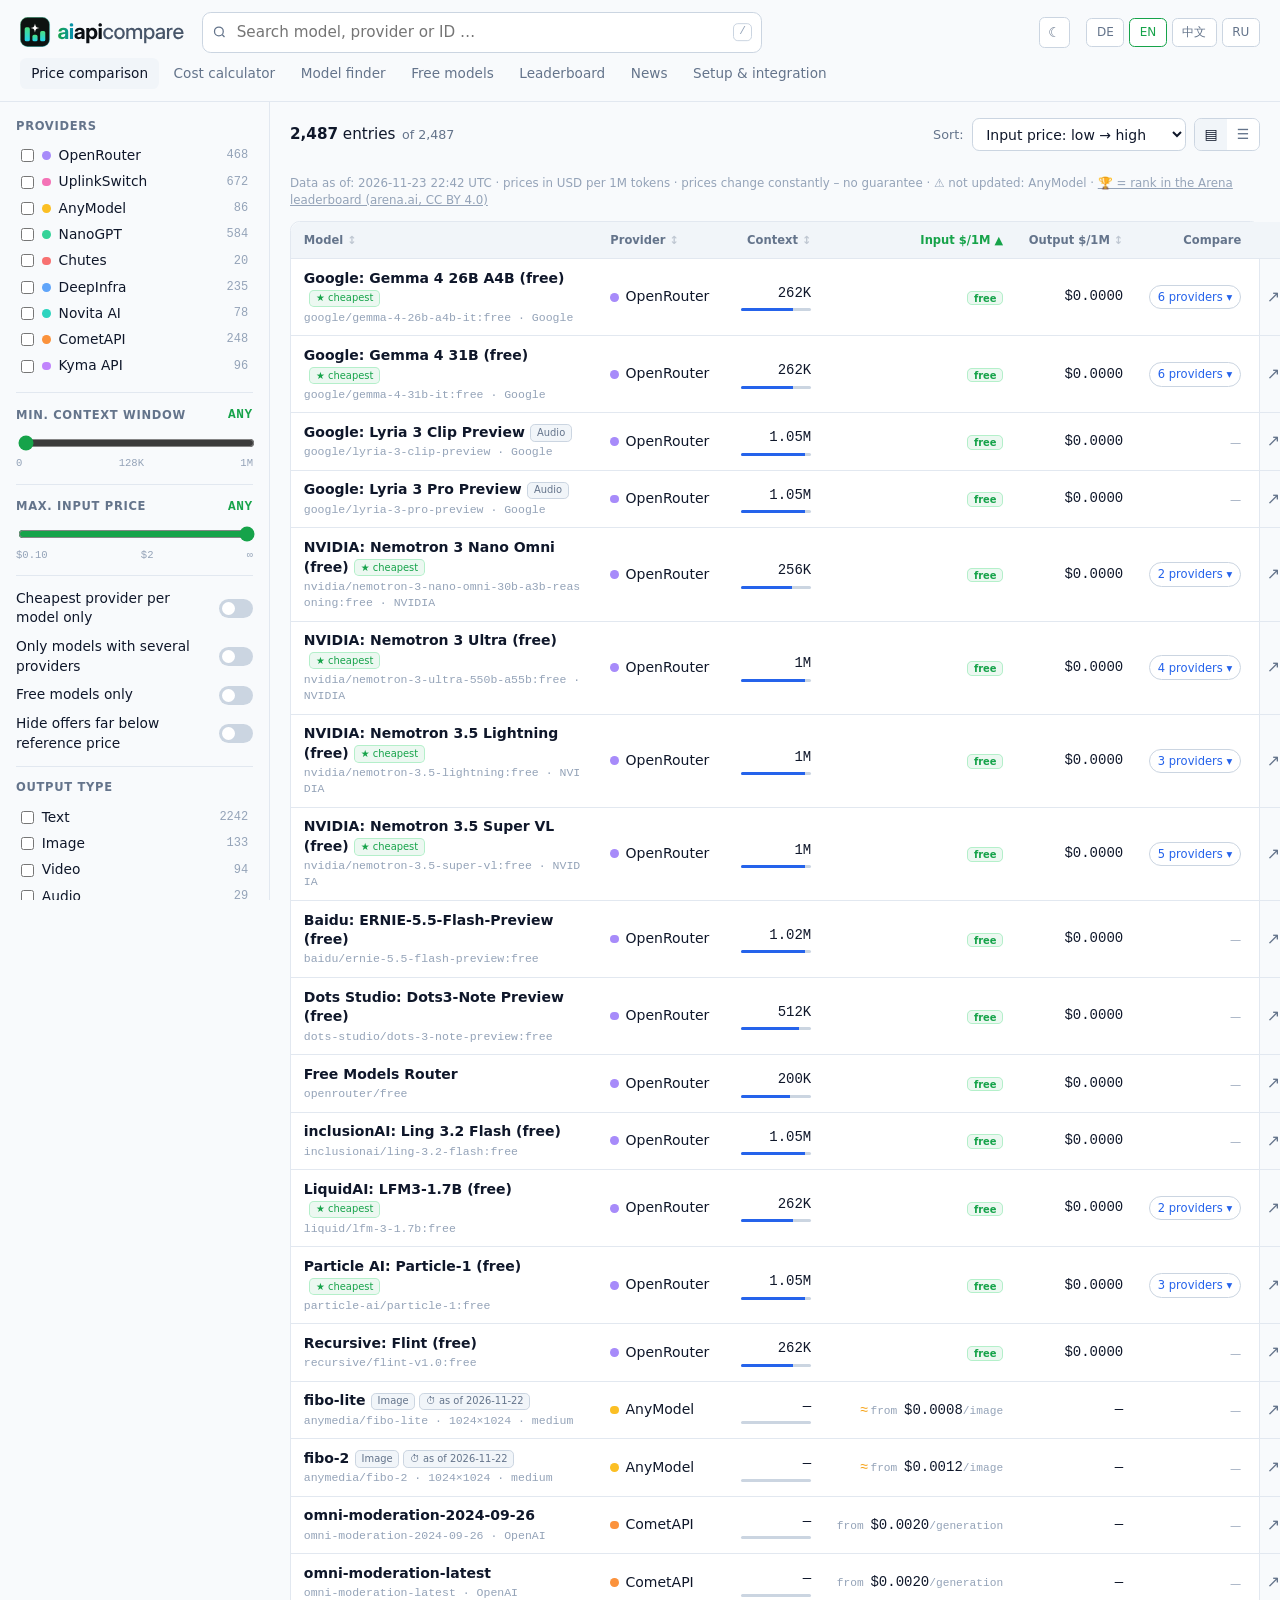
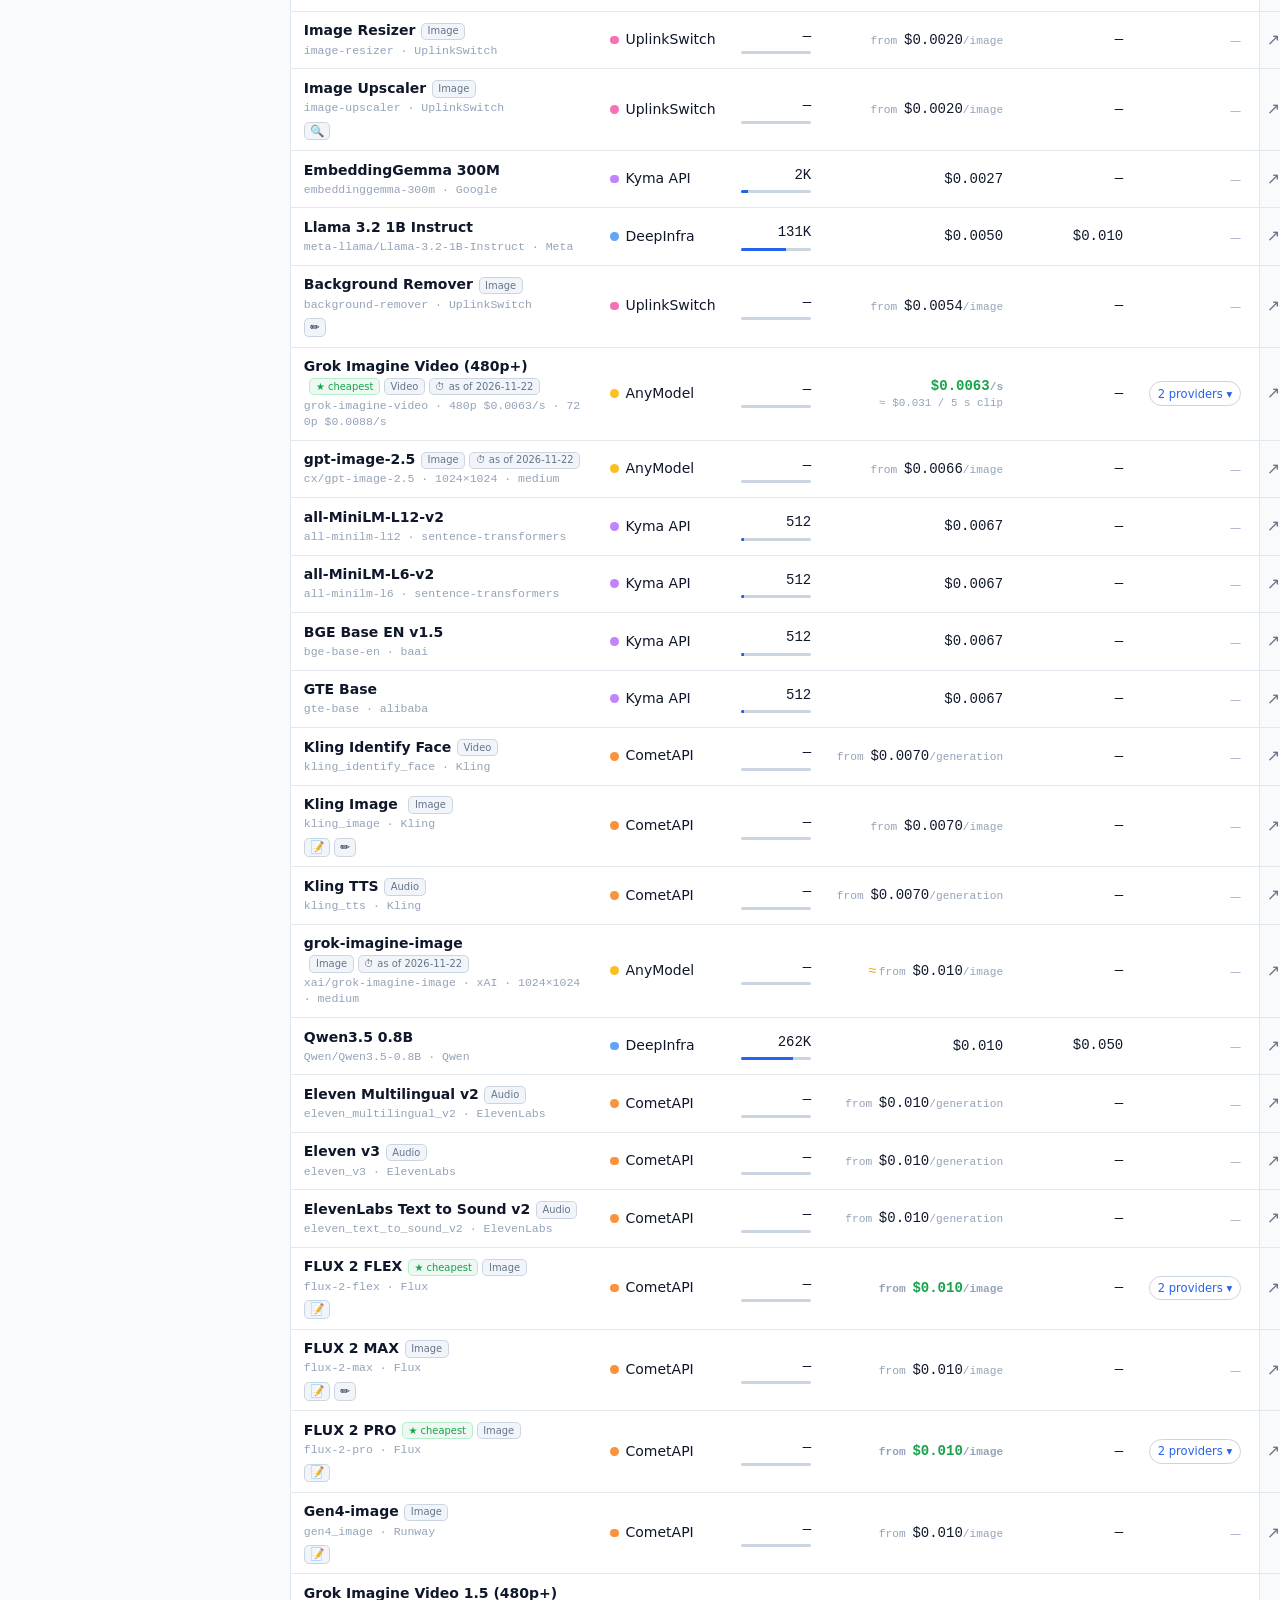
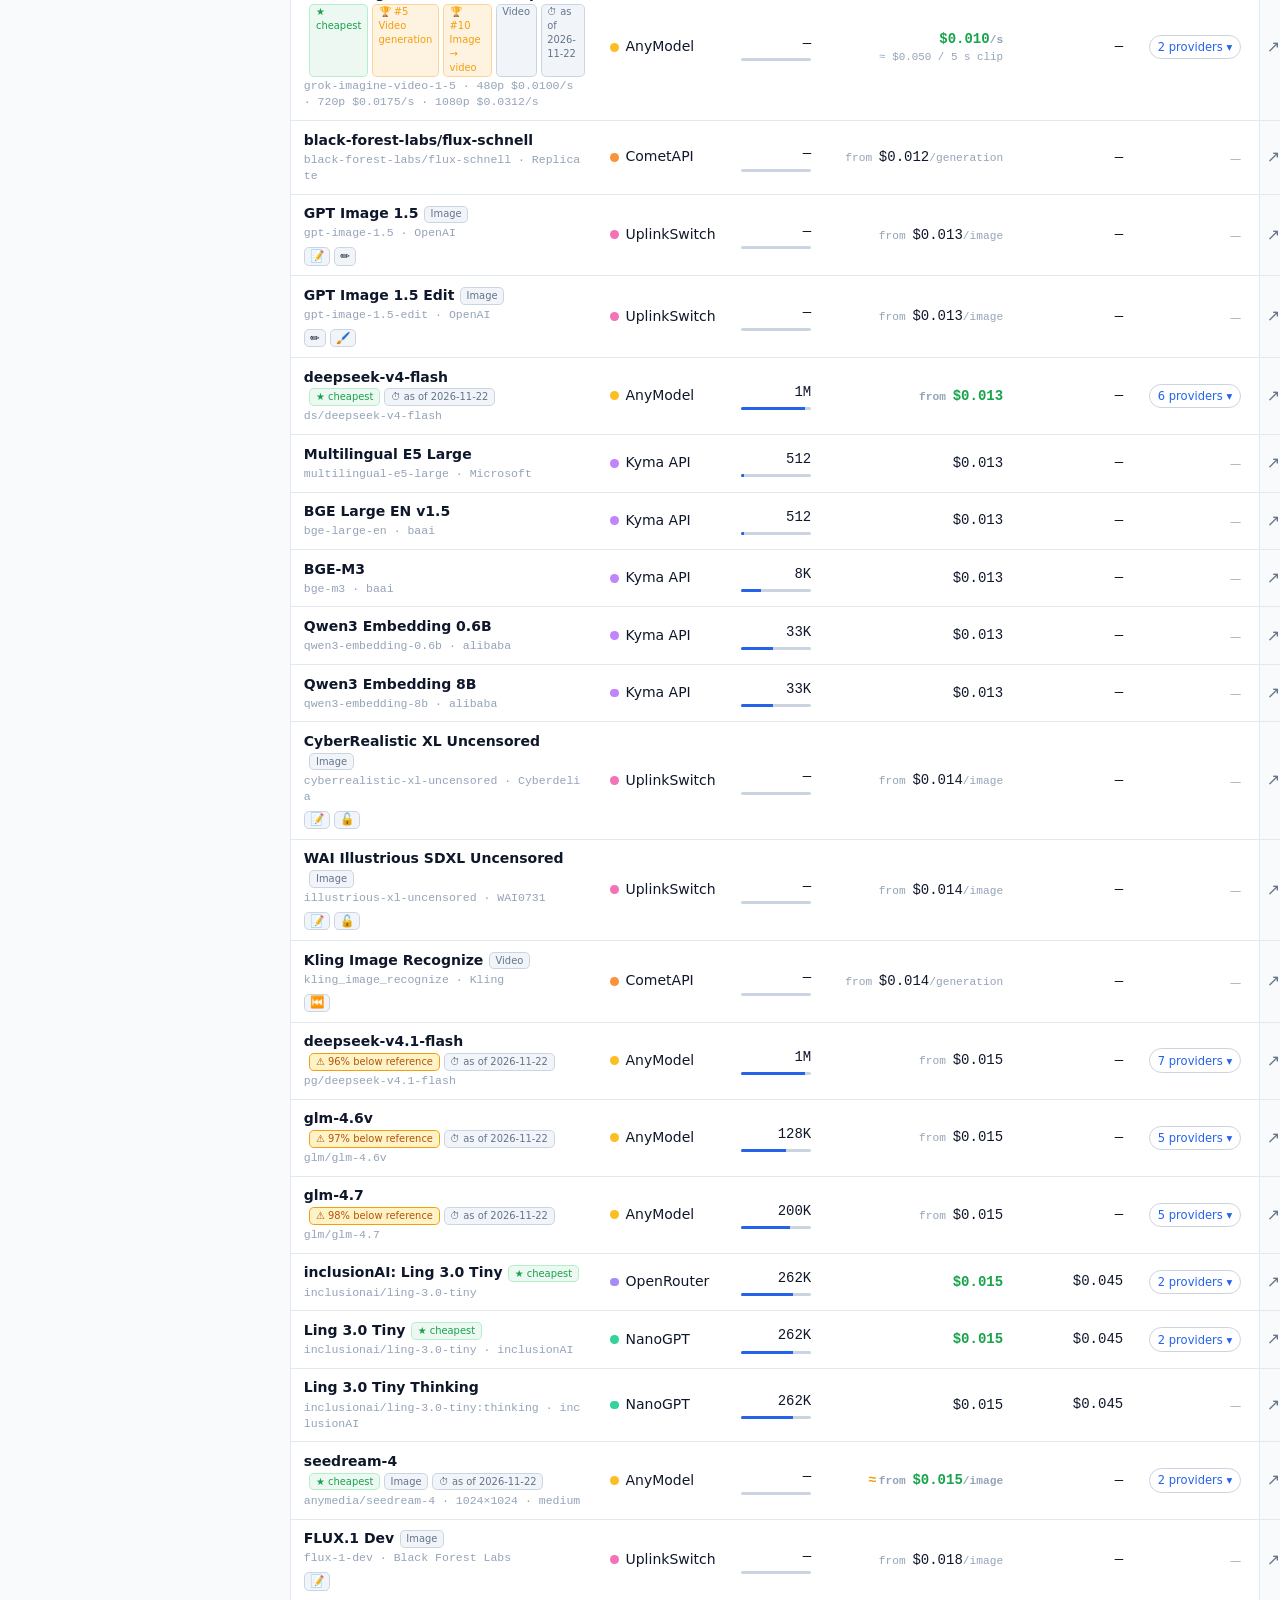
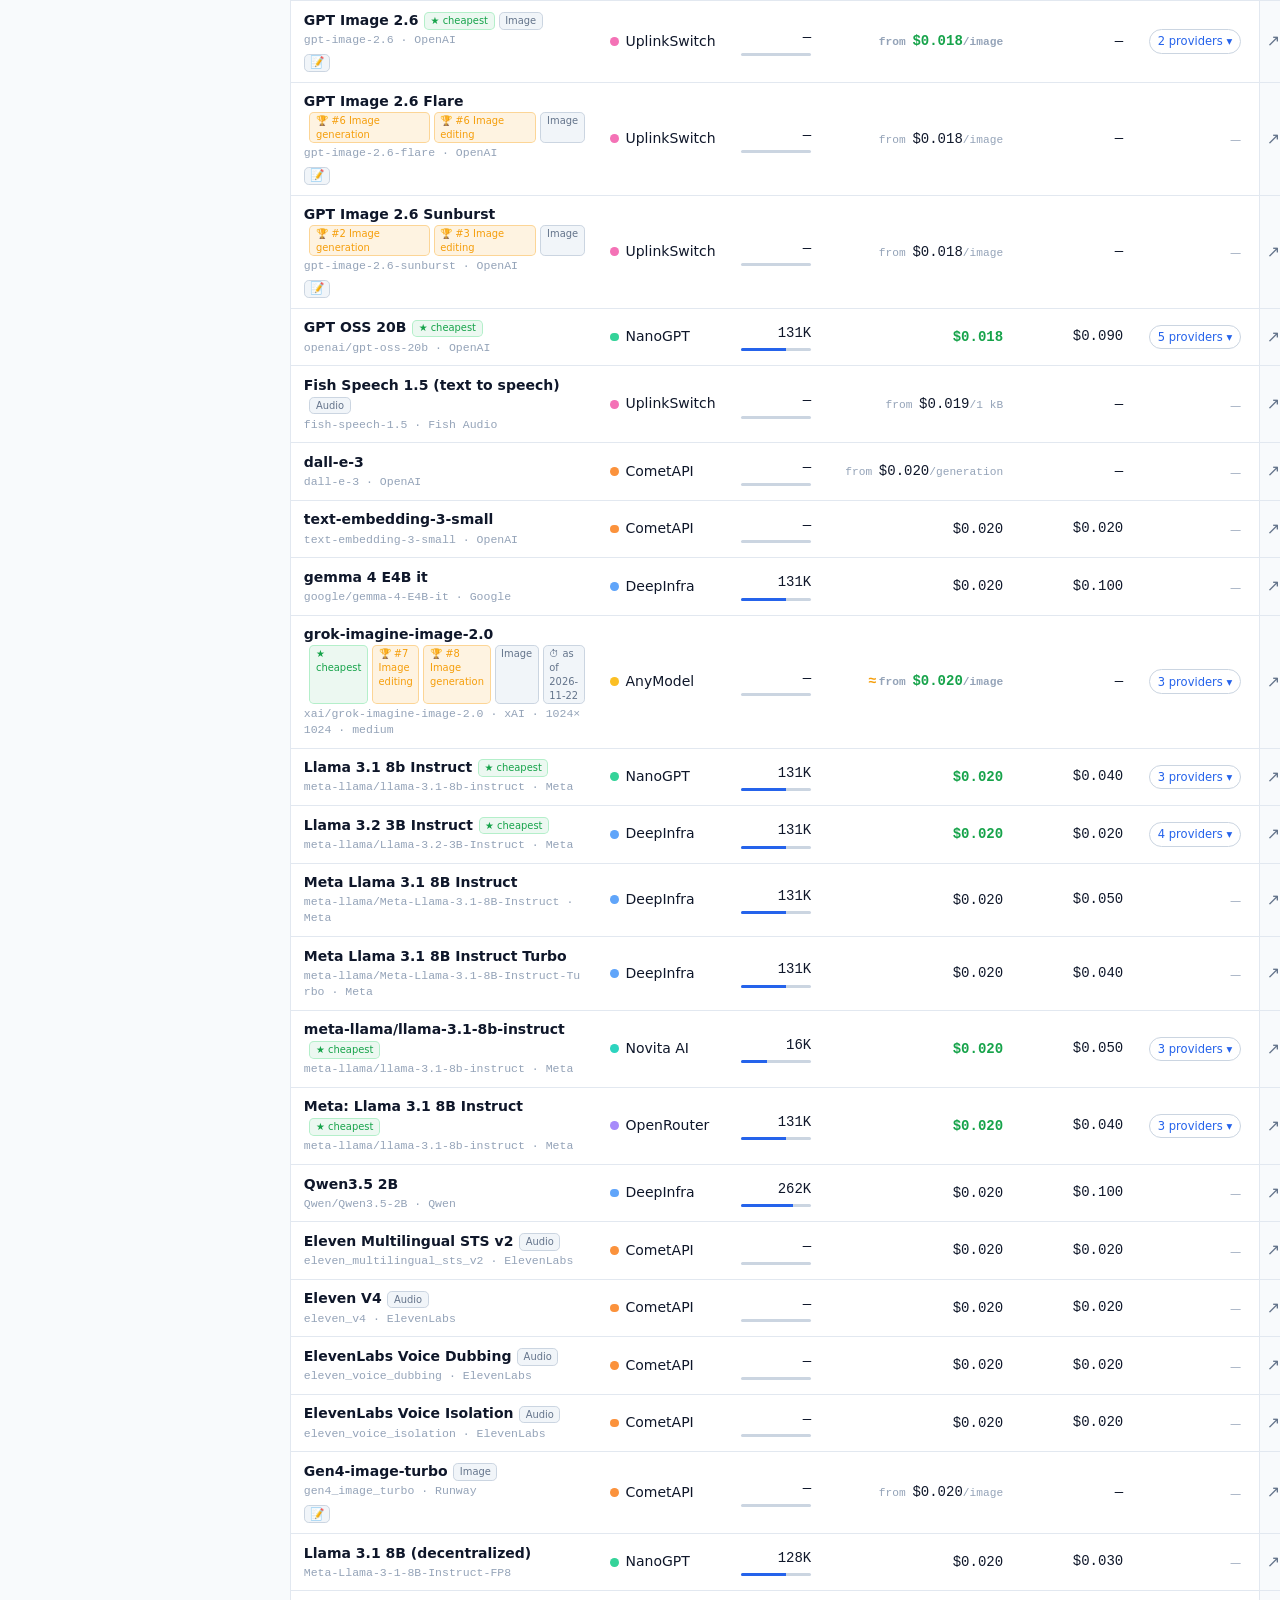
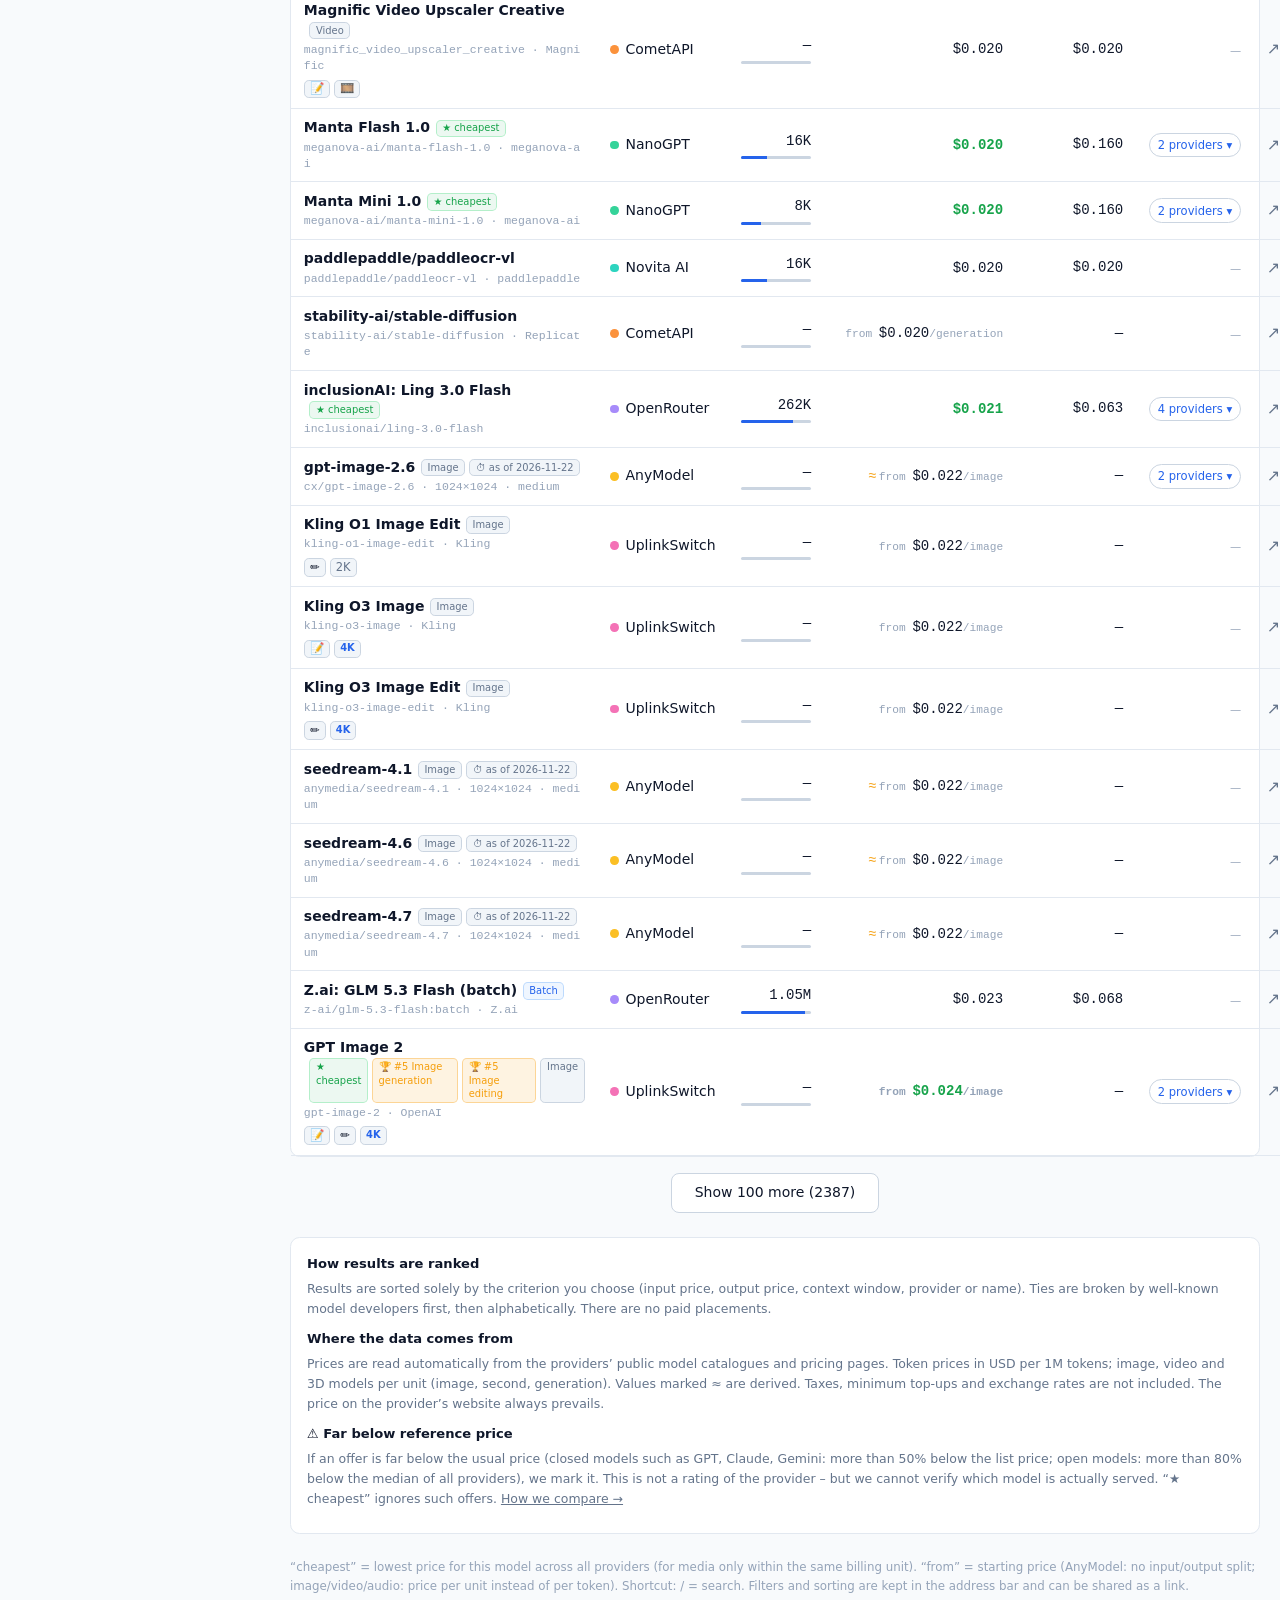
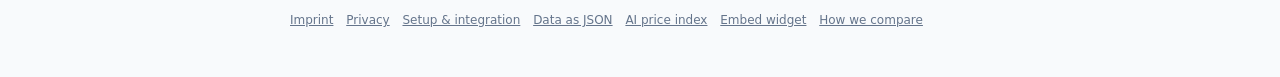
==== commit 4c214a3b: "Cookie-Fenster mit Einwilligung und Besucherstatistik (Umami); Hinweistexte bereinigt - einwilligung" ====
--- a/index.html
+++ b/index.html
@@ -33,8 +33,6 @@
   /* ---------- Kopfzeile ---------- */
   :root{--topbar:rgba(11,12,14,.92);--cmpbg:#0f1114}
   [data-theme=light]{--bg:#f8fafc;--panel:#ffffff;--panel2:#f1f5f9;--fg:#0f172a;--muted:#64748b;--dim:#94a3b8;--accent:#16a34a;--accent-bg:rgba(22,163,74,.08);--blue:#2563eb;--border:#e2e8f0;--border2:#cbd5e1;--input:#ffffff;--topbar:rgba(248,250,252,.92);--cmpbg:#f8fafc}
-  [data-theme=light] .disclosure{background:#fffbeb;color:#78350f;border-color:#fcd34d}
-  [data-theme=light] .disclosure b{color:#92400e}
   [data-theme=light] .switch span:before{box-shadow:0 0 0 1px #cbd5e1}
   .brand .logo-l{display:none}
   [data-theme=light] .brand .logo-d{display:none}
@@ -67,10 +65,6 @@
   .nav a{padding:.35rem .7rem;border-radius:.4rem;text-decoration:none;color:var(--muted);font-size:.85rem;white-space:nowrap}
   .nav a:hover{color:var(--fg);background:var(--panel2)}
   .nav a.active{color:var(--fg);background:var(--panel2)}
-  .adlabel{display:inline-block;font-size:.6rem;font-weight:700;letter-spacing:.03em;text-transform:uppercase;padding:.05rem .3rem;border-radius:.25rem;background:#3b2f0b;color:#fbbf24;border:1px solid #5c4710;vertical-align:middle;margin-left:.2rem}
-  .disclosure{display:flex;gap:.6rem;align-items:flex-start;font-size:.78rem;line-height:1.5;color:#e5d3a1;background:#1d180a;border:1px solid #4a3a10;border-radius:.5rem;padding:.55rem .8rem;margin-bottom:.8rem}
-  .disclosure[hidden]{display:none}
-  .disclosure b{color:#fbbf24}
   .gotolink{display:inline-flex;align-items:center;gap:.2rem;padding:.25rem .55rem;border:1px solid var(--border2);border-radius:.4rem;text-decoration:none;font-size:.78rem;color:var(--fg);white-space:nowrap}
   .gotolink:hover{border-color:var(--accent);color:var(--accent)}
   .provlink{text-decoration:none}
@@ -279,7 +273,6 @@
       </div>
     </div>
     <div class="chips" id="chips"></div>
-    <div class="disclosure" id="disclosure" hidden></div>
     <div class="meta" id="meta"></div>
     <div id="results"></div>
     <div class="infobox" id="infobox"></div>
@@ -296,7 +289,7 @@
 <script>
 "use strict";
 const D = window.API_DATEN || {};
-const C = window.SITE_CONFIG || {kennzeichnung:"Anzeige", hatAffiliate:function(){ return false; },
+const C = window.SITE_CONFIG || {
   linkHtml:function(k,u,t,c){ return u ? '<a class="'+(c||"")+'" href="'+u+'" target="_blank" rel="noopener">'+t+'</a>' : ""; }};
 
 /* =================== Konfiguration =================== */
@@ -370,8 +363,7 @@
     nav_vergleich:"Preisvergleich", nav_anbindung:"Anbindung & Einrichtung", impressum:"Impressum", datenschutz:"Datenschutz",
     zum_anbieter:"Zum Anbieter", einrichten:function(n){ return "So bindest du "+n+" an (Hermes, VS Code …)"; },
     geschaetzt:"geschätzt – aus dem Abrechnungsfaktor des Anbieters abgeleitet, nicht direkt veröffentlicht",
-    disclosure:function(k){ return "<b>Transparenz:</b> Links mit dem Hinweis „"+k+"“ sind Affiliate-Links (Werbung). Wenn du darüber bei einem Anbieter Guthaben kaufst, erhalten wir eine Provision – für dich ändert sich der Preis nicht. Die Reihenfolge der Ergebnisse wird dadurch nicht beeinflusst."; },
-    infobox:'<h4>Wie die Reihenfolge zustande kommt</h4><p>Die Ergebnisse werden ausschließlich nach dem von dir gewählten Kriterium sortiert (Input-Preis, Output-Preis, Kontextfenster, Anbieter oder Name). Bei Gleichstand stehen bekannte Modellentwickler vorn, danach alphabetisch. Es gibt keine bezahlten Platzierungen; Affiliate-Partnerschaften haben keinen Einfluss auf Reihenfolge oder Auswahl.</p><h4>Woher die Daten kommen</h4><p>Preise werden automatisch aus den öffentlichen Modell-Katalogen bzw. Preisseiten der Anbieter gelesen. Token-Preise in USD pro 1 Mio. Token; Bild-, Video- und 3D-Modelle pro Einheit (Bild, Sekunde, Generierung). Werte mit ≈ sind abgeleitet. Steuern, Mindestaufladungen und Wechselkurse sind nicht berücksichtigt. Maßgeblich ist immer der Preis auf der Seite des Anbieters.</p><h4>⚠ Weit unter Referenzpreis</h4><p>Liegt ein Angebot weit unter dem üblichen Preis (geschlossene Modelle wie GPT, Claude, Gemini: mehr als 50 % unter dem Listenpreis; offene Modelle: mehr als 80 % unter dem Median aller Anbieter), kennzeichnen wir es. Das ist keine Bewertung des Anbieters – wir können aber nicht prüfen, welches Modell tatsächlich geliefert wird. „★ günstigster“ berücksichtigt solche Angebote nicht. <a href="methodik.html">So vergleichen wir →</a></p>',
+    infobox:'<h4>Wie die Reihenfolge zustande kommt</h4><p>Die Ergebnisse werden ausschließlich nach dem von dir gewählten Kriterium sortiert (Input-Preis, Output-Preis, Kontextfenster, Anbieter oder Name). Bei Gleichstand stehen bekannte Modellentwickler vorn, danach alphabetisch. Es gibt keine bezahlten Platzierungen.</p><h4>Woher die Daten kommen</h4><p>Preise werden automatisch aus den öffentlichen Modell-Katalogen bzw. Preisseiten der Anbieter gelesen. Token-Preise in USD pro 1 Mio. Token; Bild-, Video- und 3D-Modelle pro Einheit (Bild, Sekunde, Generierung). Werte mit ≈ sind abgeleitet. Steuern, Mindestaufladungen und Wechselkurse sind nicht berücksichtigt. Maßgeblich ist immer der Preis auf der Seite des Anbieters.</p><h4>⚠ Weit unter Referenzpreis</h4><p>Liegt ein Angebot weit unter dem üblichen Preis (geschlossene Modelle wie GPT, Claude, Gemini: mehr als 50 % unter dem Listenpreis; offene Modelle: mehr als 80 % unter dem Median aller Anbieter), kennzeichnen wir es. Das ist keine Bewertung des Anbieters – wir können aber nicht prüfen, welches Modell tatsächlich geliefert wird. „★ günstigster“ berücksichtigt solche Angebote nicht. <a href="methodik.html">So vergleichen wir →</a></p>',
     anbieter:"Anbieter", typ:"Ausgabe-Typ", typen:{text:"Text",bild:"Bild",video:"Video",audio:"Audio","3d":"3D"},
     kontext:"Min. Kontextfenster", preis:"Max. Input-Preis", familie:"Modellfamilie",
     alle:"alle", keine:"keine", egal:"beliebig", unbegrenzt:"beliebig",
@@ -403,8 +395,7 @@
     nav_vergleich:"Price comparison", nav_anbindung:"Setup & integration", impressum:"Imprint", datenschutz:"Privacy",
     zum_anbieter:"Go to provider", einrichten:function(n){ return "How to connect "+n+" (Hermes, VS Code …)"; },
     geschaetzt:"estimated – derived from the provider's billing factor, not published directly",
-    disclosure:function(k){ return "<b>Transparency:</b> Links marked “"+k+"” are affiliate links (advertising). If you buy credits from a provider through them, we receive a commission – the price stays the same for you. The order of results is not affected."; },
-    infobox:'<h4>How results are ranked</h4><p>Results are sorted solely by the criterion you choose (input price, output price, context window, provider or name). Ties are broken by well-known model developers first, then alphabetically. There are no paid placements; affiliate partnerships have no influence on ranking or selection.</p><h4>Where the data comes from</h4><p>Prices are read automatically from the providers’ public model catalogues and pricing pages. Token prices in USD per 1M tokens; image, video and 3D models per unit (image, second, generation). Values marked ≈ are derived. Taxes, minimum top-ups and exchange rates are not included. The price on the provider’s website always prevails.</p><h4>⚠ Far below reference price</h4><p>If an offer is far below the usual price (closed models such as GPT, Claude, Gemini: more than 50% below the list price; open models: more than 80% below the median of all providers), we mark it. This is not a rating of the provider – but we cannot verify which model is actually served. “★ cheapest” ignores such offers. <a href="methodik.html">How we compare →</a></p>',
+    infobox:'<h4>How results are ranked</h4><p>Results are sorted solely by the criterion you choose (input price, output price, context window, provider or name). Ties are broken by well-known model developers first, then alphabetically. There are no paid placements.</p><h4>Where the data comes from</h4><p>Prices are read automatically from the providers’ public model catalogues and pricing pages. Token prices in USD per 1M tokens; image, video and 3D models per unit (image, second, generation). Values marked ≈ are derived. Taxes, minimum top-ups and exchange rates are not included. The price on the provider’s website always prevails.</p><h4>⚠ Far below reference price</h4><p>If an offer is far below the usual price (closed models such as GPT, Claude, Gemini: more than 50% below the list price; open models: more than 80% below the median of all providers), we mark it. This is not a rating of the provider – but we cannot verify which model is actually served. “★ cheapest” ignores such offers. <a href="methodik.html">How we compare →</a></p>',
     anbieter:"Providers", typ:"Output type", typen:{text:"Text",bild:"Image",video:"Video",audio:"Audio","3d":"3D"},
     kontext:"Min. context window", preis:"Max. input price", familie:"Model family",
     alle:"all", keine:"none", egal:"any", unbegrenzt:"any",
@@ -436,8 +427,7 @@
     nav_vergleich:"价格对比", nav_anbindung:"接入与配置", impressum:"网站信息", datenschutz:"隐私政策",
     zum_anbieter:"前往提供商", einrichten:function(n){ return "如何接入 "+n+"（Hermes、VS Code …）"; },
     geschaetzt:"估算值 – 根据提供商的计费系数推算，并非官方直接公布",
-    disclosure:function(k){ return "<b>透明声明：</b>标有“"+k+"”的链接为推广（联盟）链接，属于广告。若您通过这些链接在提供商处充值，我们将获得佣金，您的价格不变。结果排序不受影响。"; },
-    infobox:'<h4>排序规则</h4><p>结果仅按您选择的条件排序（输入价格、输出价格、上下文窗口、提供商或名称）。条件相同时，知名模型开发商优先，其次按字母顺序。不存在付费排名；联盟合作不影响排序或展示内容。</p><h4>数据来源</h4><p>价格自动读取自各提供商公开的模型目录和价格页面。Token 价格单位为每百万 Token 美元；图像、视频和 3D 模型按单位计价（每张、每秒、每次生成）。带 ≈ 的数值为推算值。未包含税费、最低充值和汇率。一切以提供商网站上的价格为准。</p><h4>⚠ 远低于参考价</h4><p>如果某个报价远低于通常价格（GPT、Claude、Gemini 等闭源模型：比官方价格低 50% 以上；开源模型：比所有提供商的中位数低 80% 以上），我们会加以标注。这并非对提供商的评价，但我们无法核实实际提供的是哪个模型。“★ 最便宜”不计入此类报价。<a href="methodik.html">我们的比较方法 →</a></p>',
+    infobox:'<h4>排序规则</h4><p>结果仅按您选择的条件排序（输入价格、输出价格、上下文窗口、提供商或名称）。条件相同时，知名模型开发商优先，其次按字母顺序。不存在付费排名。</p><h4>数据来源</h4><p>价格自动读取自各提供商公开的模型目录和价格页面。Token 价格单位为每百万 Token 美元；图像、视频和 3D 模型按单位计价（每张、每秒、每次生成）。带 ≈ 的数值为推算值。未包含税费、最低充值和汇率。一切以提供商网站上的价格为准。</p><h4>⚠ 远低于参考价</h4><p>如果某个报价远低于通常价格（GPT、Claude、Gemini 等闭源模型：比官方价格低 50% 以上；开源模型：比所有提供商的中位数低 80% 以上），我们会加以标注。这并非对提供商的评价，但我们无法核实实际提供的是哪个模型。“★ 最便宜”不计入此类报价。<a href="methodik.html">我们的比较方法 →</a></p>',
     anbieter:"提供商", typ:"输出类型", typen:{text:"文本",bild:"图像",video:"视频",audio:"音频","3d":"3D"},
     kontext:"最小上下文窗口", preis:"最高输入价格", familie:"模型系列",
     alle:"全部", keine:"无", egal:"不限", unbegrenzt:"不限",
@@ -469,8 +459,7 @@
     nav_vergleich:"Сравнение цен", nav_anbindung:"Подключение", impressum:"Импрессум", datenschutz:"Конфиденциальность",
     zum_anbieter:"К поставщику", einrichten:function(n){ return "Как подключить "+n+" (Hermes, VS Code …)"; },
     geschaetzt:"оценка – рассчитано по коэффициенту тарификации поставщика",
-    disclosure:function(k){ return "<b>Прозрачность:</b> ссылки с пометкой «"+k+"» – партнёрские (реклама). При покупке через них мы получаем комиссию, цена для вас не меняется. На порядок результатов это не влияет."; },
-    infobox:'<h4>Как формируется порядок</h4><p>Результаты сортируются только по выбранному вами критерию (цена входа, цена выхода, контекст, поставщик или имя). При равенстве сначала известные разработчики, затем по алфавиту. Платных размещений нет; партнёрские программы не влияют на порядок или выбор.</p><h4>Источник данных</h4><p>Цены автоматически берутся из публичных каталогов и страниц цен поставщиков. Токены – USD за 1 млн; картинки, видео и 3D – за единицу. Значения с ≈ рассчитаны. Налоги и курсы валют не учтены. Действует цена на сайте поставщика.</p><h4>⚠ Намного ниже эталонной цены</h4><p>Если предложение намного ниже обычной цены (закрытые модели – GPT, Claude, Gemini: более чем на 50 % ниже прайса; открытые модели: более чем на 80 % ниже медианы всех поставщиков), мы его помечаем. Это не оценка поставщика, но мы не можем проверить, какая модель реально используется. «★ дешевле всех» такие предложения не учитывает. <a href="methodik.html">Как мы сравниваем →</a></p>',
+    infobox:'<h4>Как формируется порядок</h4><p>Результаты сортируются только по выбранному вами критерию (цена входа, цена выхода, контекст, поставщик или имя). При равенстве сначала известные разработчики, затем по алфавиту. Платных размещений нет.</p><h4>Источник данных</h4><p>Цены автоматически берутся из публичных каталогов и страниц цен поставщиков. Токены – USD за 1 млн; картинки, видео и 3D – за единицу. Значения с ≈ рассчитаны. Налоги и курсы валют не учтены. Действует цена на сайте поставщика.</p><h4>⚠ Намного ниже эталонной цены</h4><p>Если предложение намного ниже обычной цены (закрытые модели – GPT, Claude, Gemini: более чем на 50 % ниже прайса; открытые модели: более чем на 80 % ниже медианы всех поставщиков), мы его помечаем. Это не оценка поставщика, но мы не можем проверить, какая модель реально используется. «★ дешевле всех» такие предложения не учитывает. <a href="methodik.html">Как мы сравниваем →</a></p>',
     anbieter:"Поставщики", typ:"Тип вывода", typen:{text:"Текст",bild:"Картинка",video:"Видео",audio:"Аудио","3d":"3D"},
     kontext:"Мин. контекстное окно", preis:"Макс. цена входа", familie:"Семейство моделей",
     alle:"все", keine:"ничего", egal:"любой", unbegrenzt:"любая",
@@ -897,9 +886,6 @@
     (window.STAERKEN ? ' · <a href="bestenliste.html" style="color:inherit">' + esc(t.arena_hinweis) + '</a>' : "");
   document.getElementById("footer").textContent = t.footer;
   document.getElementById("infobox").innerHTML = t.infobox;
-  const dis = document.getElementById("disclosure");
-  dis.hidden = !C.hatAffiliate();
-  if (C.hatAffiliate()) dis.innerHTML = '<span class="adlabel">'+esc(C.kennzeichnung)+'</span><span>'+t.disclosure(C.kennzeichnung)+'</span>';
 }
 
 function render(resetLimit){
@@ -978,13 +964,13 @@
   if (e.target.closest("a")) return;   // Links (Anbieter, Modellseite, Zum Anbieter) nicht abfangen
   if (window.getSelection && String(window.getSelection()).length > 2) return;   // Text markieren erlaubt
   const cb = e.target.closest("[data-cmp]");
-  if (cb){ const id = cb.dataset.cmp; offen[id] = !offen[id]; renderResults(); return; }
+  if (cb){ const id = cb.dataset.cmp; offen[id] = !offen[id]; if (offen[id] && window.aacEreignis) window.aacEreignis("Vergleich geöffnet", {modell: id}); renderResults(); return; }
   if (e.target.id === "more"){ limit += 100; renderResults(); }
 });
 
 $("results").addEventListener("keydown", function(e){
   const cb = e.target.closest(".mname[data-cmp]");
-  if (cb && (e.key === "Enter" || e.key === " ")){ e.preventDefault(); offen[cb.dataset.cmp] = !offen[cb.dataset.cmp]; renderResults(); }
+  if (cb && (e.key === "Enter" || e.key === " ")){ e.preventDefault(); const id = cb.dataset.cmp; offen[id] = !offen[id]; if (offen[id] && window.aacEreignis) window.aacEreignis("Vergleich geöffnet", {modell: id}); renderResults(); }
 });
 
 // Höhe der (ggf. zweizeiligen) Kopfleiste für klebende Tabellenköpfe
@@ -996,5 +982,6 @@
 render(true);
 kopfHoehe();
 </script>
+<script src="einwilligung.js"></script>
 </body>
 </html>
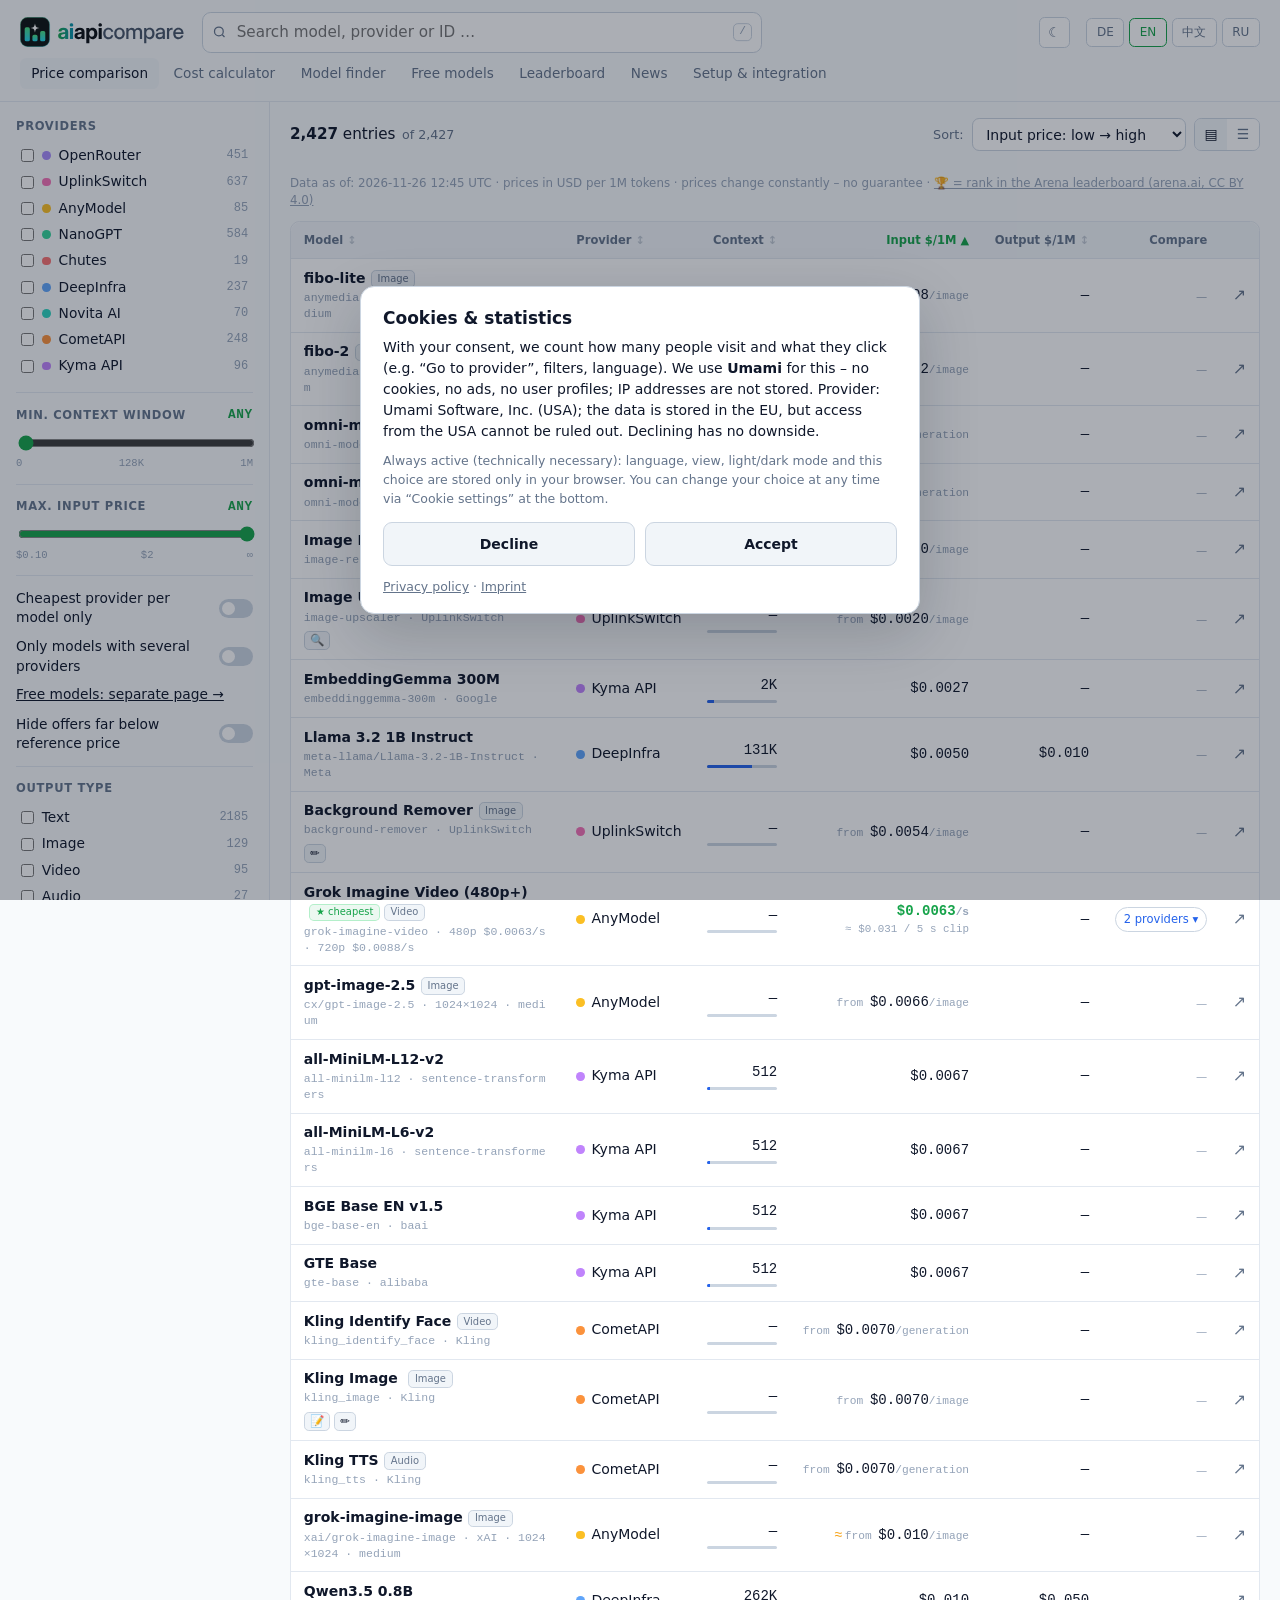
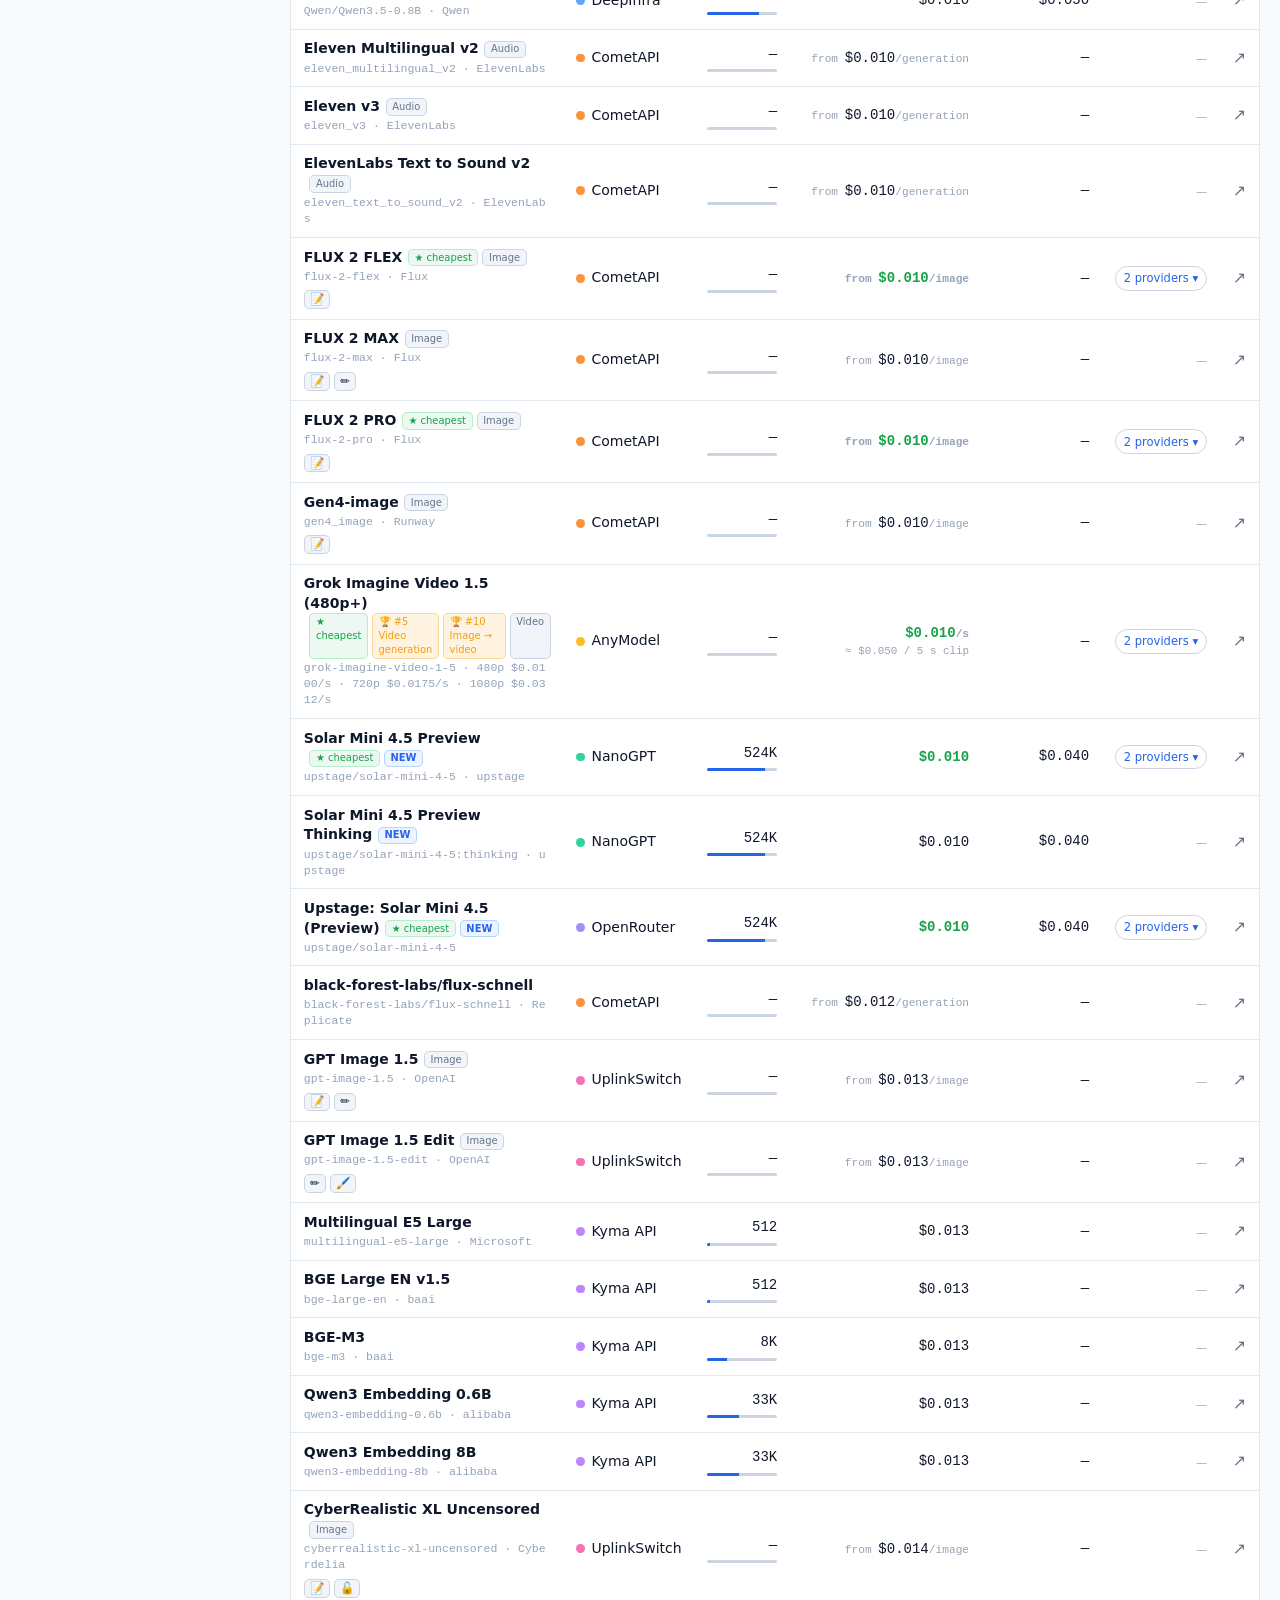
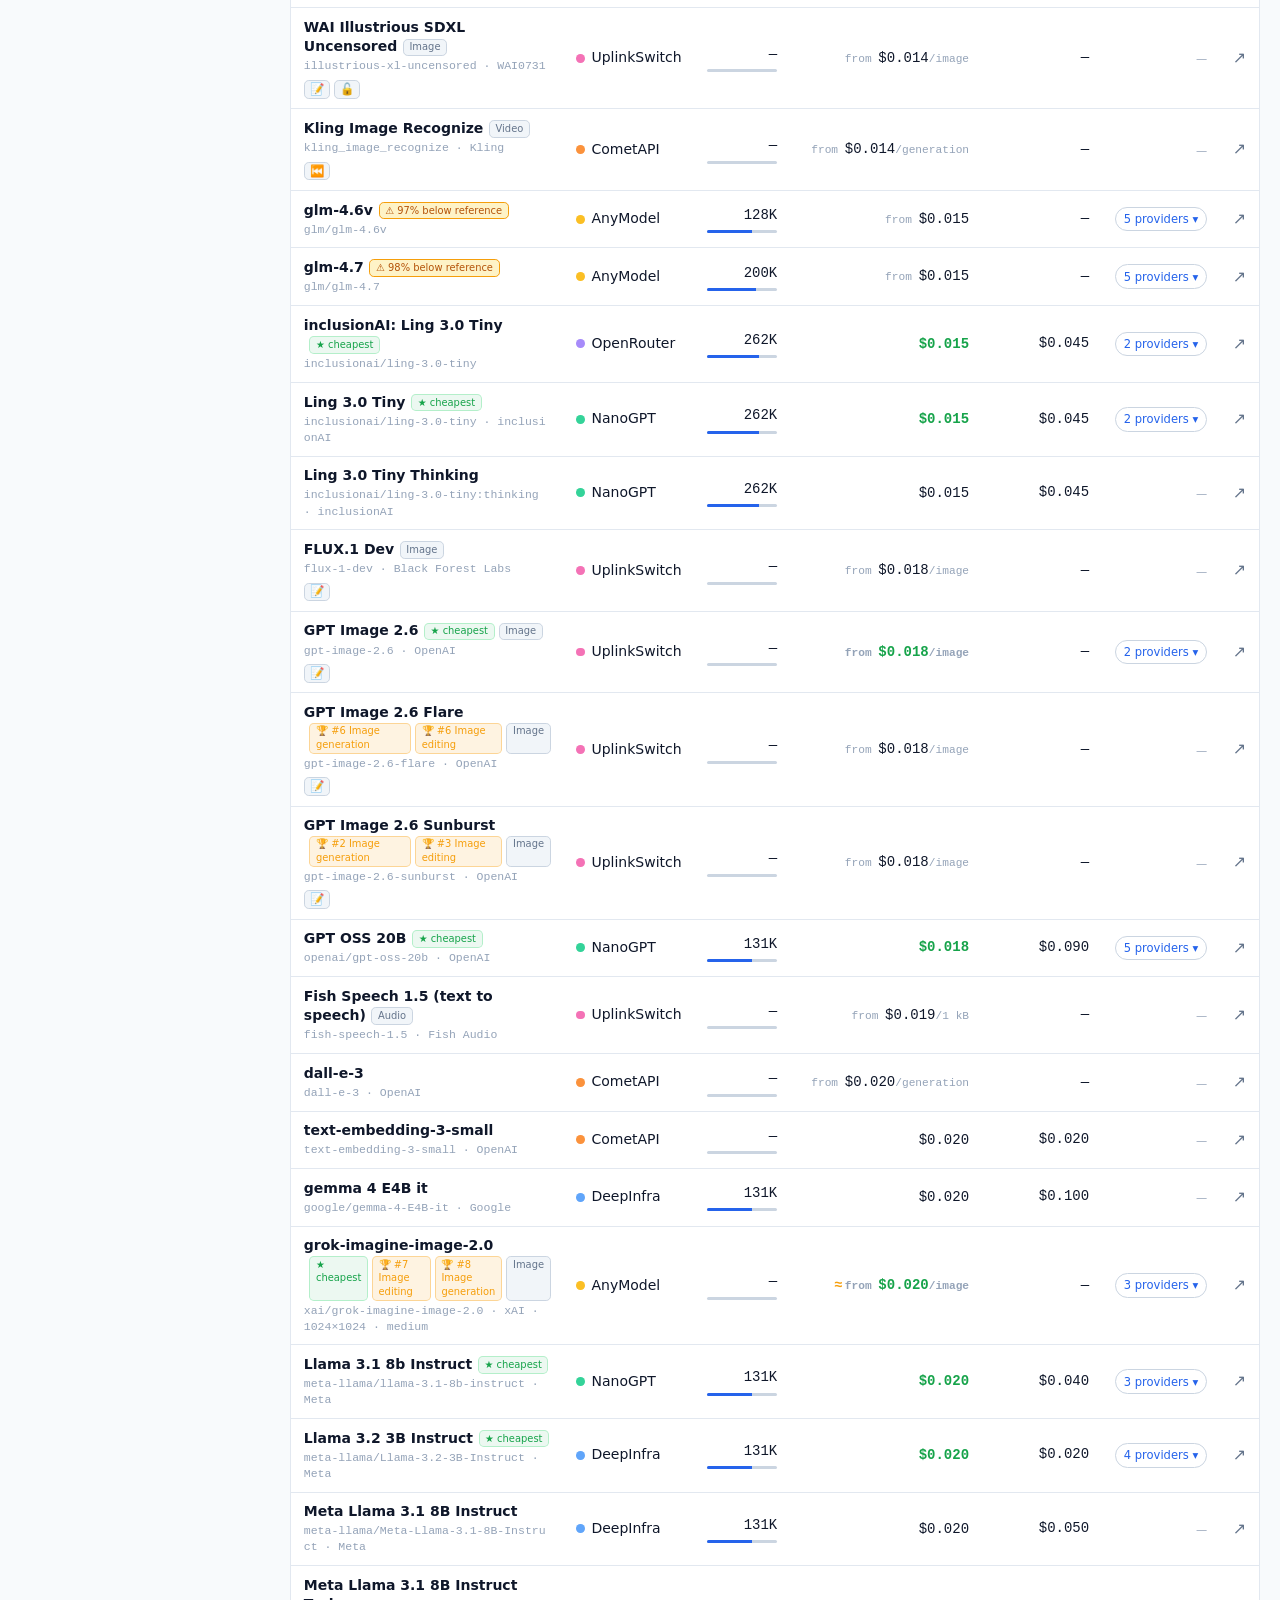
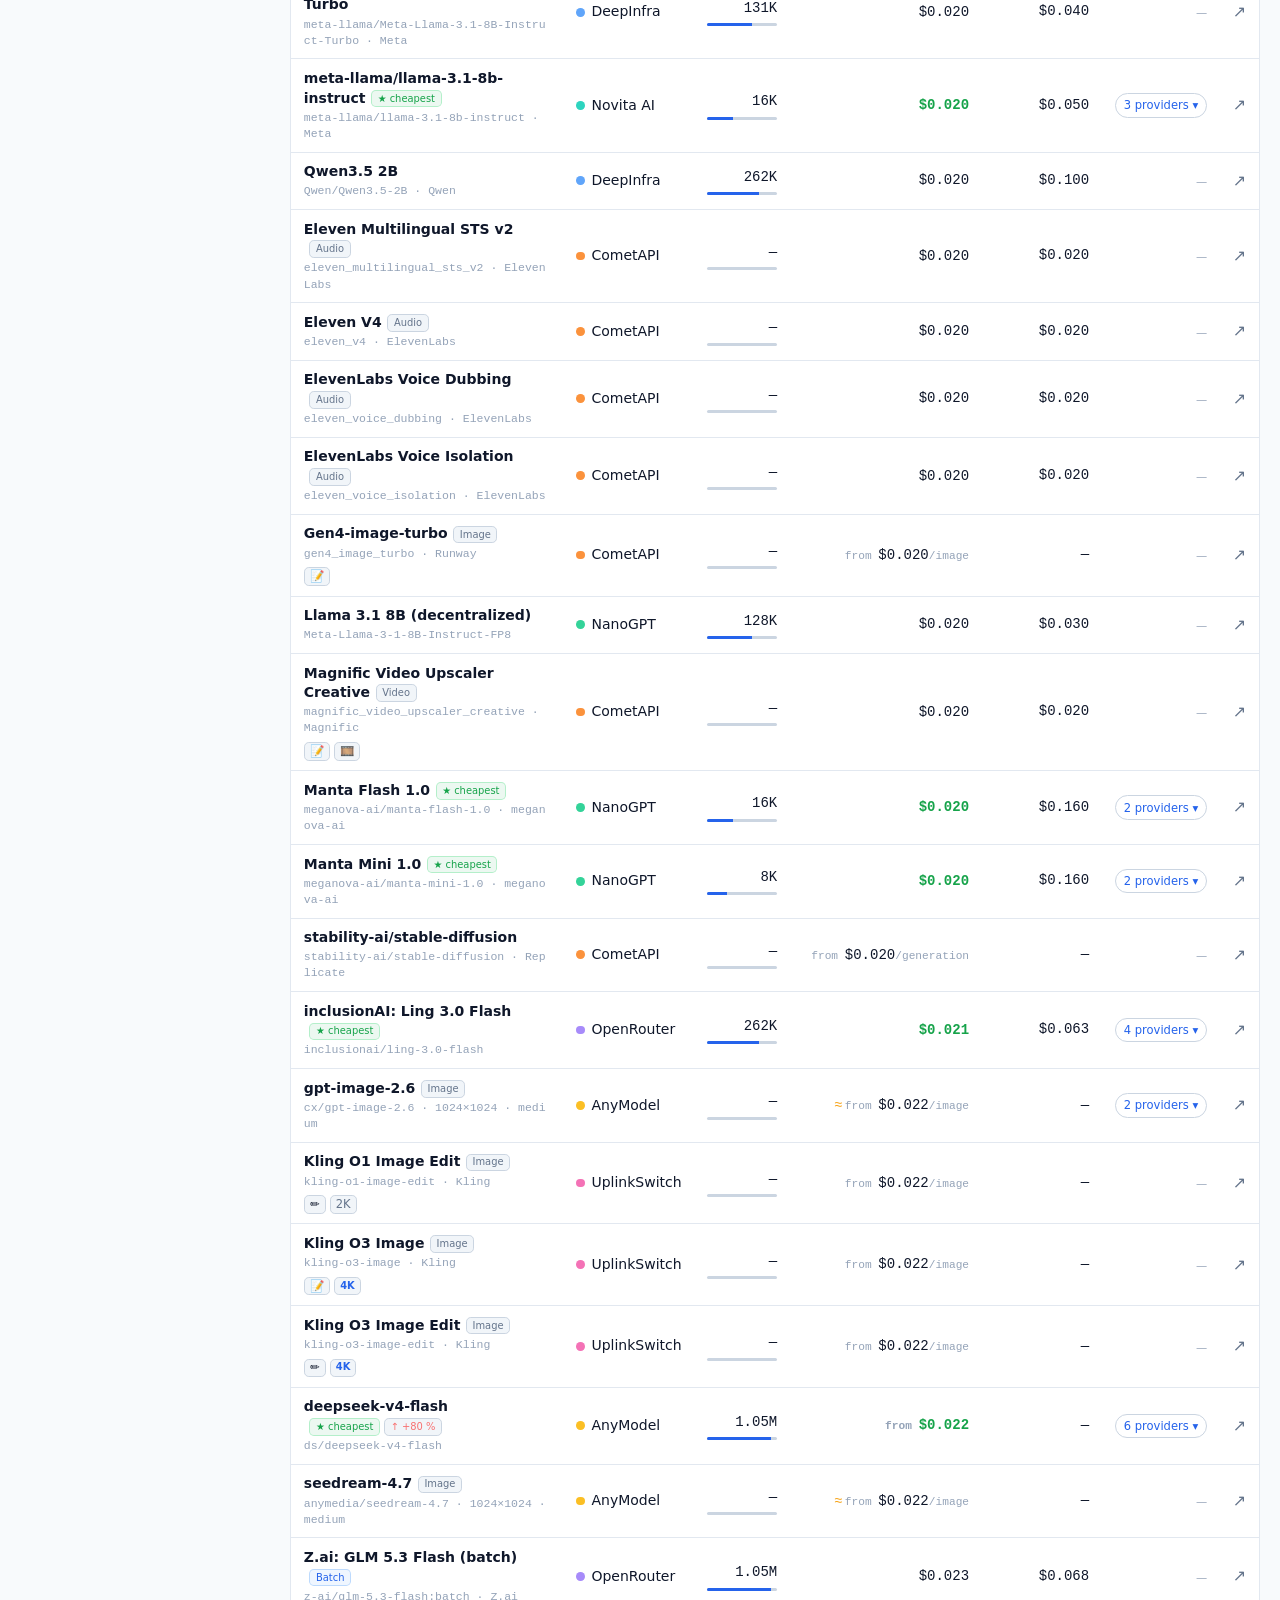
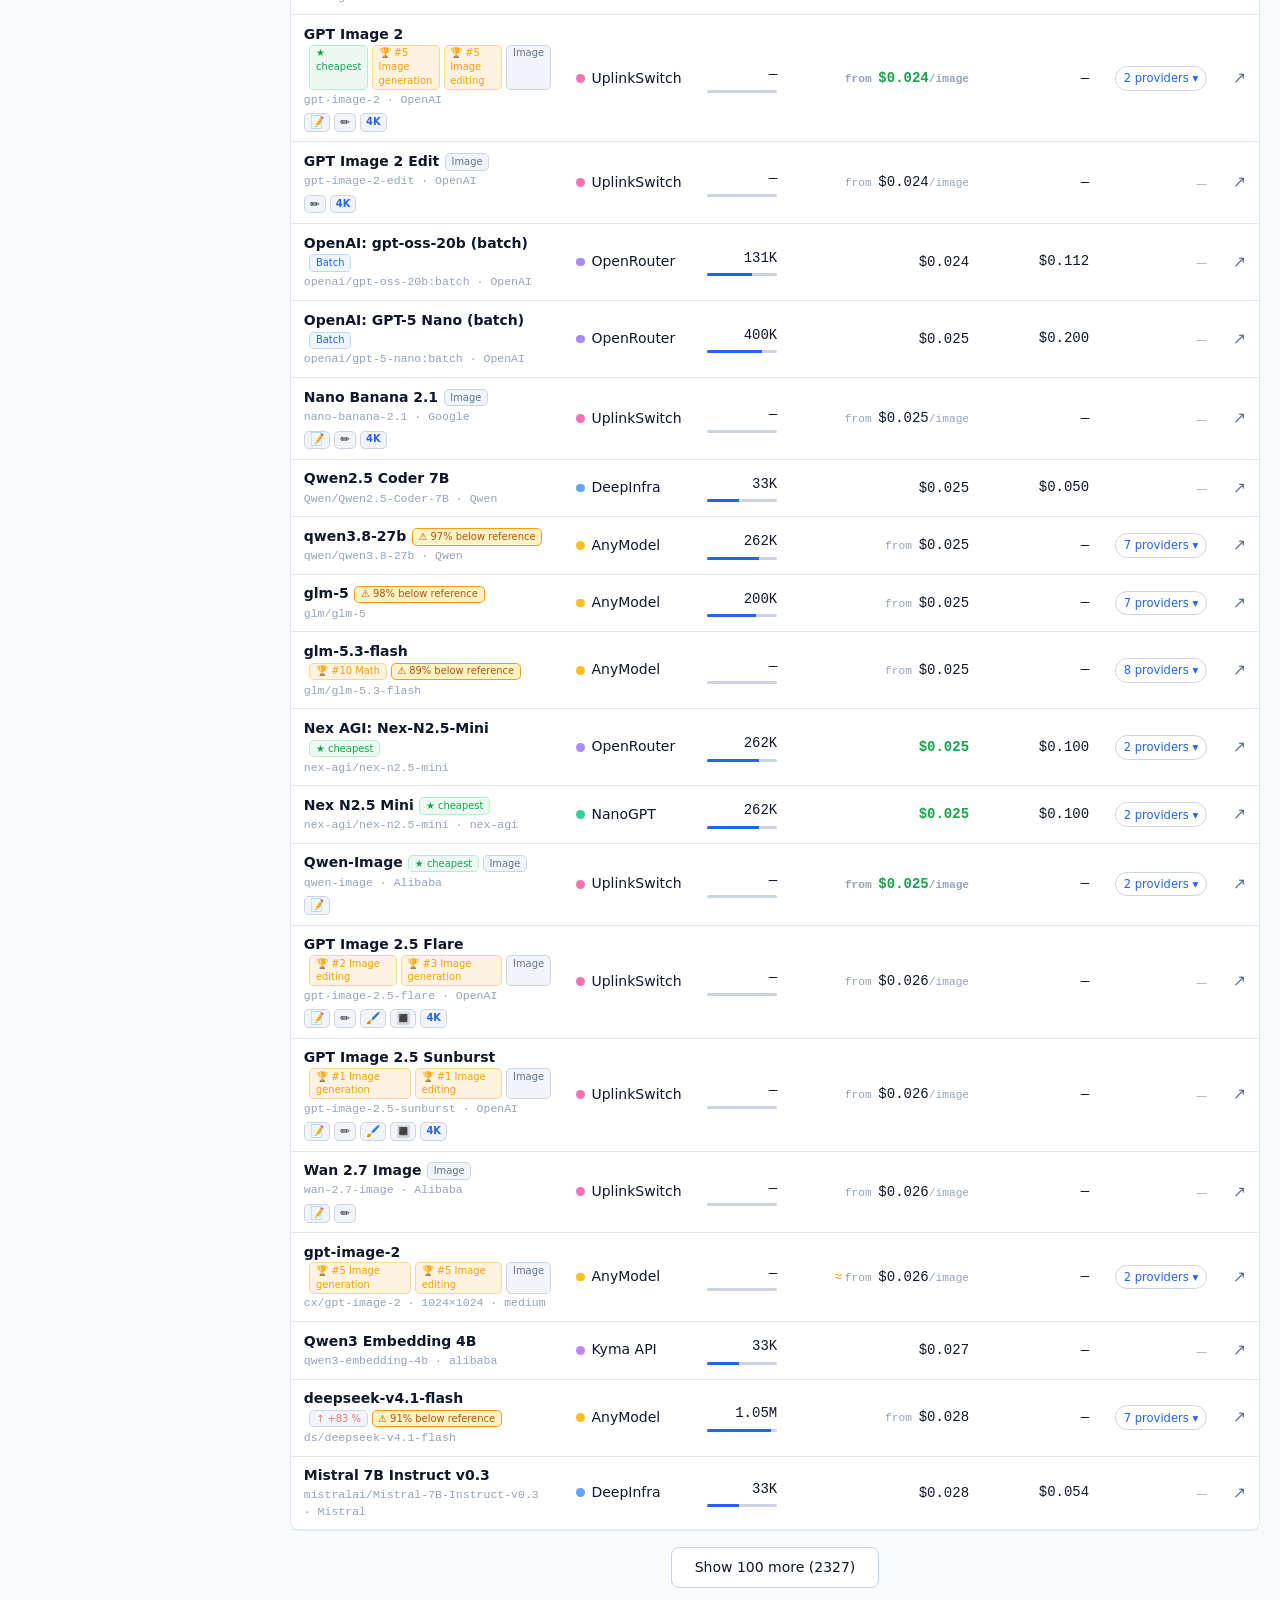
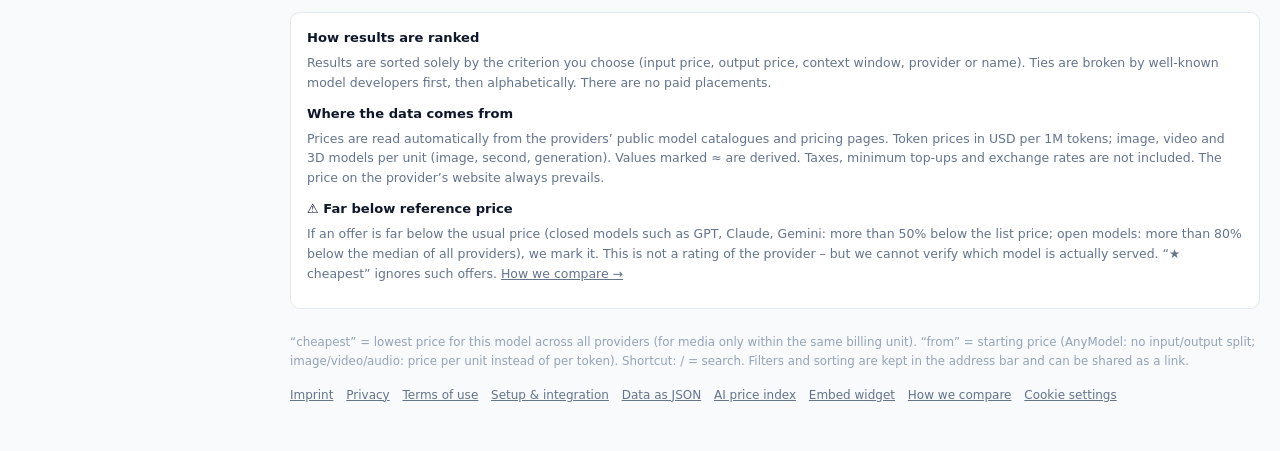
==== commit de4c9bd0: "aPreisvergleich nur kostenpflichtige Modelle Co-Authored-By: Claude Opus 5.5 <noreply@anthropic.com>" ====
--- a/index.html
+++ b/index.html
@@ -358,7 +358,7 @@
 const I18N = {
   de:{
     seitentitel:"aiapicompare – KI-API-Preise vergleichen",
-    nav_kosten:"Kostenrechner", nav_finder:"Modell-Finder", fuss_index:"KI-Preisindex", fuss_widget:"Widget einbetten", fuss_methodik:"So vergleichen wir", nav_gratis:"Kostenlose Modelle", nav_best:"Bestenliste", nav_news:"Neuigkeiten", arena_titel:function(p,b){ return "Platz "+p+" in der Arena-Bestenliste: "+b; }, arena_hinweis:"🏆 = Platz in der Arena-Bestenliste (arena.ai, CC BY 4.0)", gratis:"kostenlos", nur_gratis:"Nur kostenlose Modelle", neu:"NEU", vorher:function(p){ return "vorher "+p; }, theme:"Hell / Dunkel", api:"Daten als JSON", pro5s:"/ 5-s-Clip", gen:"pro Generierung",
+    nav_kosten:"Kostenrechner", nav_finder:"Modell-Finder", fuss_index:"KI-Preisindex", fuss_widget:"Widget einbetten", fuss_methodik:"So vergleichen wir", nav_gratis:"Kostenlose Modelle", gratis_seite:"Kostenlose Modelle: eigene Seite →", nav_best:"Bestenliste", nav_news:"Neuigkeiten", arena_titel:function(p,b){ return "Platz "+p+" in der Arena-Bestenliste: "+b; }, arena_hinweis:"🏆 = Platz in der Arena-Bestenliste (arena.ai, CC BY 4.0)", gratis:"kostenlos", nur_gratis:"Nur kostenlose Modelle", neu:"NEU", vorher:function(p){ return "vorher "+p; }, theme:"Hell / Dunkel", api:"Daten als JSON", pro5s:"/ 5-s-Clip", gen:"pro Generierung",
     filter:"Filter", suche:"Modell, Anbieter oder ID suchen …", sortieren:"Sortieren:",
     nav_vergleich:"Preisvergleich", nav_anbindung:"Anbindung & Einrichtung", impressum:"Impressum", datenschutz:"Datenschutz",
     zum_anbieter:"Zum Anbieter", einrichten:function(n){ return "So bindest du "+n+" an (Hermes, VS Code …)"; },
@@ -390,7 +390,7 @@
   },
   en:{
     seitentitel:"aiapicompare – Compare AI API prices",
-    nav_kosten:"Cost calculator", nav_finder:"Model finder", fuss_index:"AI price index", fuss_widget:"Embed widget", fuss_methodik:"How we compare", nav_gratis:"Free models", nav_best:"Leaderboard", nav_news:"News", arena_titel:function(p,b){ return "Rank "+p+" in the Arena leaderboard: "+b; }, arena_hinweis:"🏆 = rank in the Arena leaderboard (arena.ai, CC BY 4.0)", gratis:"free", nur_gratis:"Free models only", neu:"NEW", vorher:function(p){ return "previously "+p; }, theme:"Light / dark", api:"Data as JSON", pro5s:"/ 5 s clip", gen:"per generation",
+    nav_kosten:"Cost calculator", nav_finder:"Model finder", fuss_index:"AI price index", fuss_widget:"Embed widget", fuss_methodik:"How we compare", nav_gratis:"Free models", gratis_seite:"Free models: separate page →", nav_best:"Leaderboard", nav_news:"News", arena_titel:function(p,b){ return "Rank "+p+" in the Arena leaderboard: "+b; }, arena_hinweis:"🏆 = rank in the Arena leaderboard (arena.ai, CC BY 4.0)", gratis:"free", nur_gratis:"Free models only", neu:"NEW", vorher:function(p){ return "previously "+p; }, theme:"Light / dark", api:"Data as JSON", pro5s:"/ 5 s clip", gen:"per generation",
     filter:"Filters", suche:"Search model, provider or ID …", sortieren:"Sort:",
     nav_vergleich:"Price comparison", nav_anbindung:"Setup & integration", impressum:"Imprint", datenschutz:"Privacy",
     zum_anbieter:"Go to provider", einrichten:function(n){ return "How to connect "+n+" (Hermes, VS Code …)"; },
@@ -422,7 +422,7 @@
   },
   zh:{
     seitentitel:"aiapicompare – AI API 价格对比",
-    nav_kosten:"成本计算器", nav_finder:"模型推荐", fuss_index:"AI 价格指数", fuss_widget:"嵌入小组件", fuss_methodik:"比较方法", nav_gratis:"免费模型", nav_best:"排行榜", nav_news:"动态", arena_titel:function(p,b){ return "Arena 排行榜第 "+p+" 名："+b; }, arena_hinweis:"🏆 = Arena 排行榜名次（arena.ai，CC BY 4.0）", gratis:"免费", nur_gratis:"仅显示免费模型", neu:"新", vorher:function(p){ return "之前 "+p; }, theme:"浅色 / 深色", api:"JSON 数据", pro5s:"/ 5 秒片段", gen:"每次生成",
+    nav_kosten:"成本计算器", nav_finder:"模型推荐", fuss_index:"AI 价格指数", fuss_widget:"嵌入小组件", fuss_methodik:"比较方法", nav_gratis:"免费模型", gratis_seite:"免费模型：单独页面 →", nav_best:"排行榜", nav_news:"动态", arena_titel:function(p,b){ return "Arena 排行榜第 "+p+" 名："+b; }, arena_hinweis:"🏆 = Arena 排行榜名次（arena.ai，CC BY 4.0）", gratis:"免费", nur_gratis:"仅显示免费模型", neu:"新", vorher:function(p){ return "之前 "+p; }, theme:"浅色 / 深色", api:"JSON 数据", pro5s:"/ 5 秒片段", gen:"每次生成",
     filter:"筛选", suche:"搜索模型、提供商或 ID …", sortieren:"排序：",
     nav_vergleich:"价格对比", nav_anbindung:"接入与配置", impressum:"网站信息", datenschutz:"隐私政策",
     zum_anbieter:"前往提供商", einrichten:function(n){ return "如何接入 "+n+"（Hermes、VS Code …）"; },
@@ -454,7 +454,7 @@
   },
   ru:{
     seitentitel:"aiapicompare – сравнение цен AI API",
-    nav_kosten:"Калькулятор", nav_finder:"Подбор модели", fuss_index:"Индекс цен AI", fuss_widget:"Виджет для сайта", fuss_methodik:"Как мы сравниваем", nav_gratis:"Бесплатные модели", nav_best:"Рейтинг", nav_news:"Новости", arena_titel:function(p,b){ return "Место "+p+" в рейтинге Arena: "+b; }, arena_hinweis:"🏆 = место в рейтинге Arena (arena.ai, CC BY 4.0)", gratis:"бесплатно", nur_gratis:"Только бесплатные модели", neu:"НОВОЕ", vorher:function(p){ return "раньше "+p; }, theme:"Светлая / тёмная", api:"Данные в JSON", pro5s:"/ клип 5 с", gen:"за генерацию",
+    nav_kosten:"Калькулятор", nav_finder:"Подбор модели", fuss_index:"Индекс цен AI", fuss_widget:"Виджет для сайта", fuss_methodik:"Как мы сравниваем", nav_gratis:"Бесплатные модели", gratis_seite:"Бесплатные модели: отдельная страница →", nav_best:"Рейтинг", nav_news:"Новости", arena_titel:function(p,b){ return "Место "+p+" в рейтинге Arena: "+b; }, arena_hinweis:"🏆 = место в рейтинге Arena (arena.ai, CC BY 4.0)", gratis:"бесплатно", nur_gratis:"Только бесплатные модели", neu:"НОВОЕ", vorher:function(p){ return "раньше "+p; }, theme:"Светлая / тёмная", api:"Данные в JSON", pro5s:"/ клип 5 с", gen:"за генерацию",
     filter:"Фильтры", suche:"Поиск по модели, поставщику или ID …", sortieren:"Сортировка:",
     nav_vergleich:"Сравнение цен", nav_anbindung:"Подключение", impressum:"Импрессум", datenschutz:"Конфиденциальность",
     zum_anbieter:"К поставщику", einrichten:function(n){ return "Как подключить "+n+" (Hermes, VS Code …)"; },
@@ -497,6 +497,8 @@
     const outp = (typeof v.out === "number") ? v.out : null;
     const ab   = (inp === null && typeof v.price === "number") ? v.price : null;
     const mp   = (typeof v.media_preis === "number") ? v.media_preis : null;
+    // Kostenlose Angebote gehören auf die eigene Seite free.html – hier nur kostenpflichtige
+    if (v.gratis || /:free$/.test(kanon) || (inp === 0 && (outp === 0 || outp === null)) || (inp === null && ab === 0) || (inp === null && ab === null && mp === 0)) return;
     const roh  = v.roh_id || kanon;
     let url = v.url || "";
     if (!url && q.key === "openrouter")   url = "https://openrouter.ai/" + roh;
@@ -584,7 +586,7 @@
   if (p.has("dir"))  S.dir  = p.get("dir") === "desc" ? "desc" : "asc";
   S.best  = p.get("best") === "1";
   S.multi = p.get("multi") === "1";
-  S.gratis = p.get("gratis") === "1";
+  S.gratis = false;
   S.ohneAuff = p.get("ohneauff") === "1";
   if (p.has("view")) S.view = p.get("view");
 }
@@ -690,7 +692,7 @@
       '<div style="height:.6rem"></div>'+
       '<label class="toggle"><span>'+t.nur_mehrere+'</span><span class="switch"><input type="checkbox" id="multichk"'+(S.multi?" checked":"")+'><span></span></span></label>'+
       '<div style="height:.6rem"></div>'+
-      '<label class="toggle"><span>'+t.nur_gratis+'</span><span class="switch"><input type="checkbox" id="gratischk"'+(S.gratis?" checked":"")+'><span></span></span></label>'+
+      '<a href="'+(window.MODELLSEITEN ? sprachPfad() : "")+'free.html" style="font-size:.86rem">'+t.gratis_seite+'</a>'+
       '<div style="height:.6rem"></div>'+
       '<label class="toggle"><span>'+t.ohne_auff+'</span><span class="switch"><input type="checkbox" id="auffchk"'+(S.ohneAuff?" checked":"")+'><span></span></span></label></div>'+
     '<div class="fgroup">'+kopf(t.typ,"typ")+
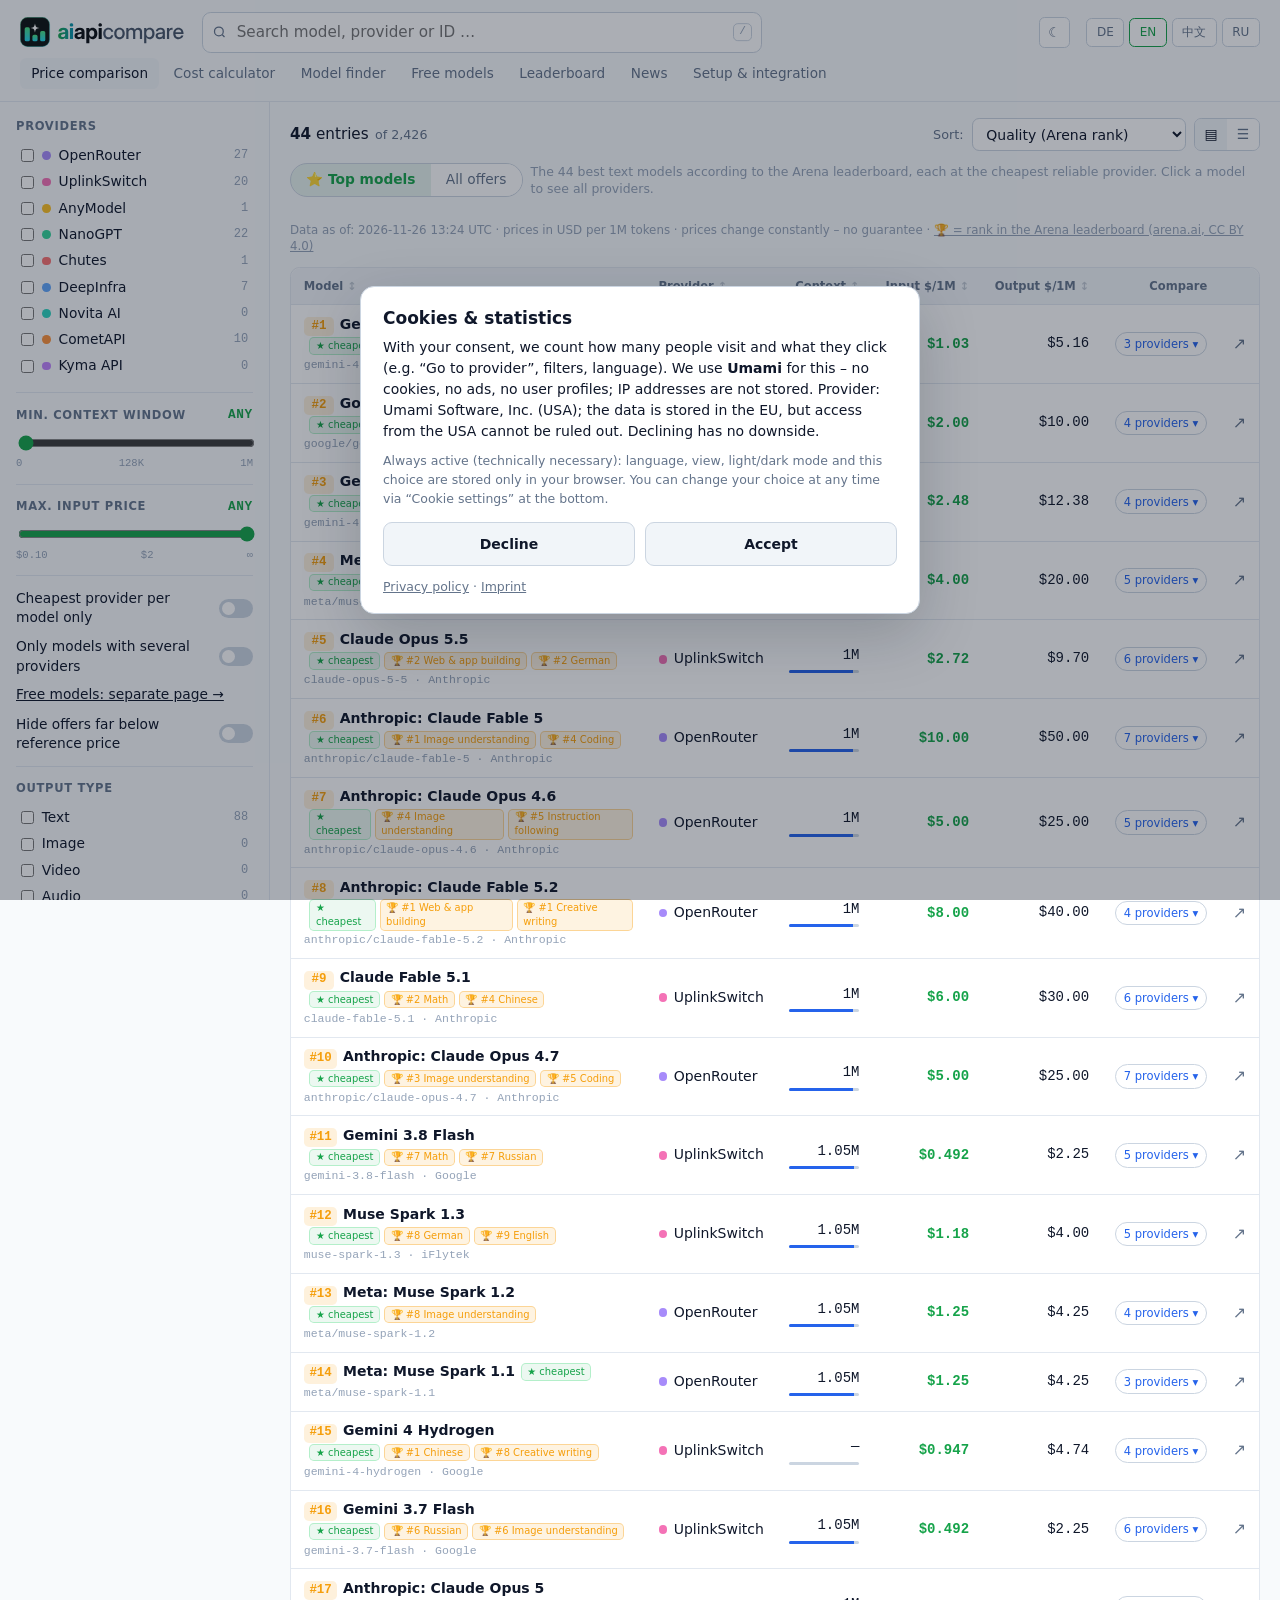
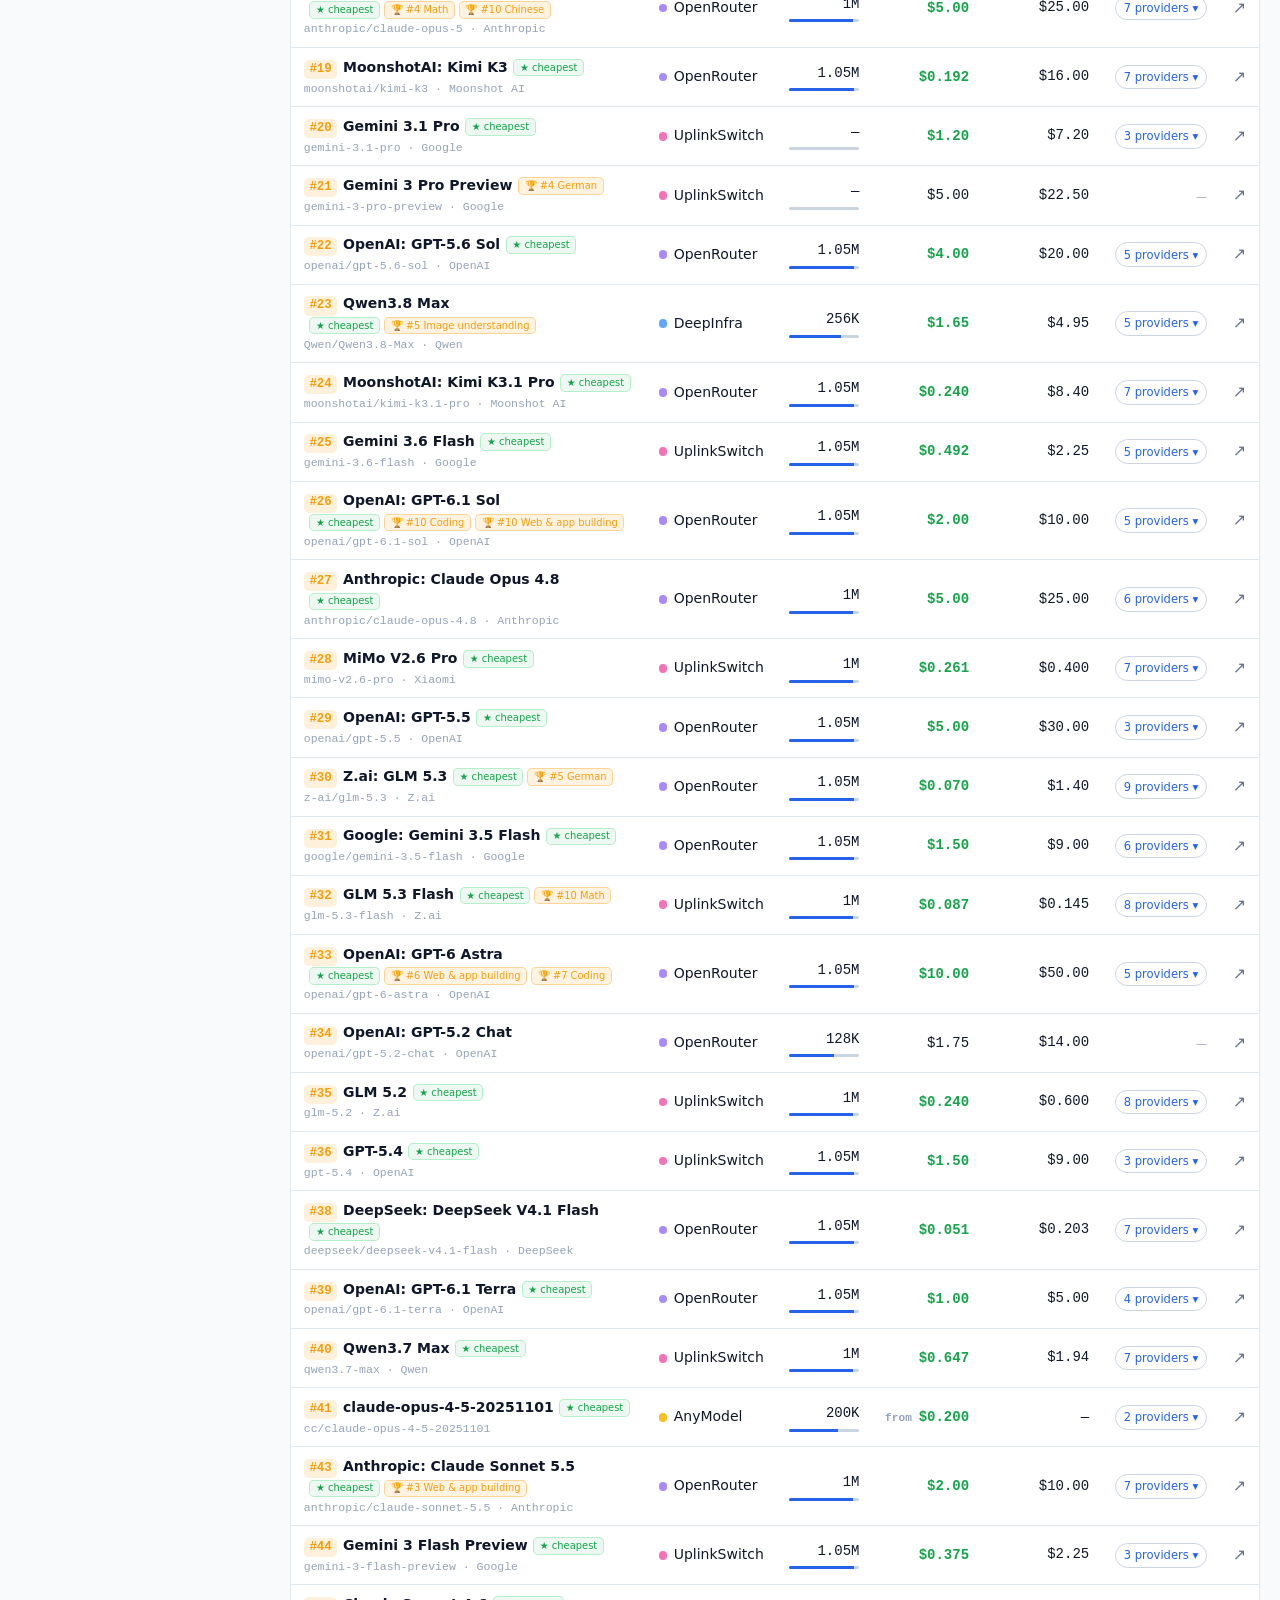
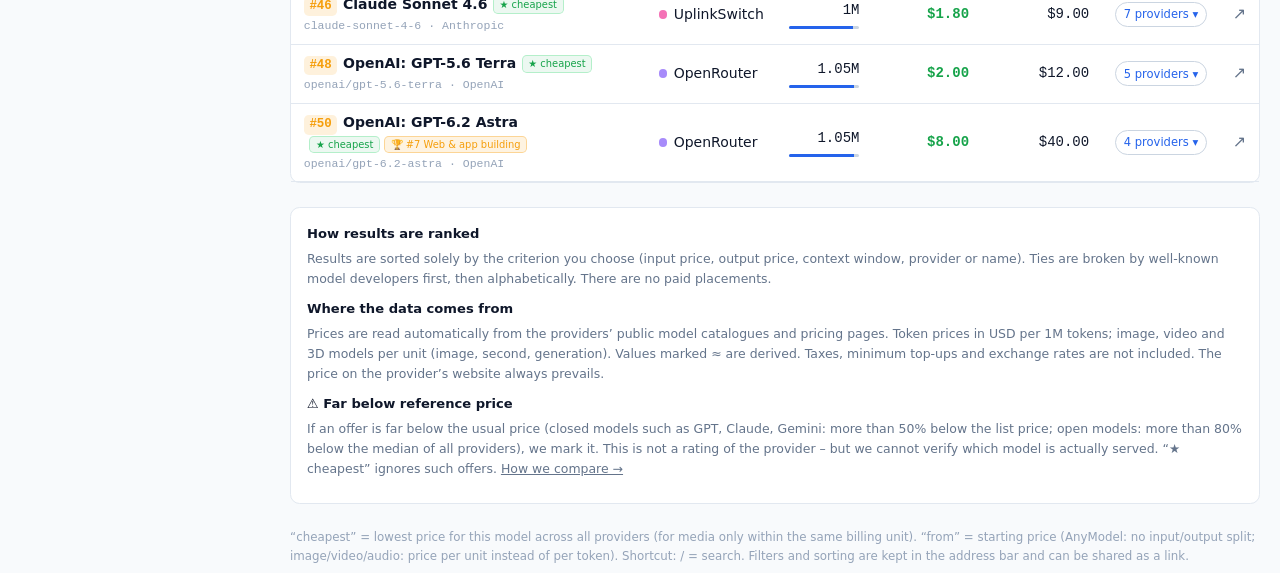
==== commit 3c4b01bc: "aStartseite: Top-Modelle (Arena) als Standardansicht Co-Authored-By: Claude Opus 5.5 <noreply@anthro" ====
--- a/index.html
+++ b/index.html
@@ -116,6 +116,12 @@
   .viewtog{display:flex;border:1px solid var(--border2);border-radius:.45rem;overflow:hidden}
   .viewtog button{padding:.38rem .6rem;background:var(--input);border:0;cursor:pointer;color:var(--muted)}
   .viewtog button.active{background:var(--panel2);color:var(--fg)}
+  .modus{display:flex;flex-wrap:wrap;align-items:center;gap:.5rem;margin:0 0 .7rem}
+  .modus .seg{display:inline-flex;border:1px solid var(--border2);border-radius:2rem;overflow:hidden}
+  .modus .seg button{padding:.42rem .95rem;border:0;background:var(--input);color:var(--muted);cursor:pointer;font-size:.86rem}
+  .modus .seg button.active{background:var(--accent-bg);color:var(--accent);font-weight:700}
+  .modus small{color:var(--dim);font-size:.78rem;line-height:1.4;flex:1 1 260px}
+  .rang{display:inline-block;min-width:1.9rem;padding:.05rem .35rem;margin-right:.35rem;border-radius:.3rem;background:rgba(245,158,11,.14);color:#f59e0b;font-family:var(--mono);font-size:.78rem;font-weight:700;text-align:center}
   .chips{display:flex;flex-wrap:wrap;gap:.35rem;margin-bottom:.8rem;min-height:0}
   .chip{display:inline-flex;align-items:center;gap:.35rem;padding:.2rem .55rem;font-size:.76rem;border:1px solid var(--border2);border-radius:1rem;background:var(--panel);cursor:pointer}
   .chip:hover{border-color:#f87171}
@@ -272,6 +278,7 @@
         </div>
       </div>
     </div>
+    <div class="modus" id="modus"></div>
     <div class="chips" id="chips"></div>
     <div class="meta" id="meta"></div>
     <div id="results"></div>
@@ -370,7 +377,8 @@
     faeh_titel:"Fähigkeiten (Bild & Video)", faeh_hint:"Laut Katalog des jeweiligen Anbieters – dasselbe Modell kann je Anbieter unterschiedliche Optionen haben.", dauer_bis:"bis", spalte_faeh:"Fähigkeiten",
     nur_guenstig:"Nur günstigster Anbieter je Modell", nur_mehrere:"Nur Modelle mit mehreren Anbietern", ohne_auff:"Angebote weit unter Referenzpreis ausblenden",
     reset:"Alle Filter zurücksetzen",
-    sorts:{"preis-asc":"Input-Preis: niedrig → hoch","preis-desc":"Input-Preis: hoch → niedrig",
+    modus_top:"⭐ Top-Modelle", modus_alle:"Alle Angebote", modus_info_top:function(n){ return "Die "+n+" besten Textmodelle laut Arena-Bestenliste, jeweils beim günstigsten zuverlässigen Anbieter. Klick auf ein Modell zeigt alle Anbieter."; }, modus_info_alle:function(n){ return "Alle "+n.toLocaleString("de-DE")+" kostenpflichtigen Angebote aller Anbieter – mit Filtern links."; }, modus_suche:"Die Suche durchsucht alle Angebote.",
+    sorts:{"arena-asc":"Qualität (Arena-Platz)","preis-asc":"Input-Preis: niedrig → hoch","preis-desc":"Input-Preis: hoch → niedrig",
            "output-asc":"Output-Preis: niedrig → hoch","output-desc":"Output-Preis: hoch → niedrig",
            "kontext-desc":"Kontext: groß → klein","kontext-asc":"Kontext: klein → groß",
            "anbieter-asc":"Anbieter: A → Z","anbieter-desc":"Anbieter: Z → A",
@@ -402,7 +410,8 @@
     faeh_titel:"Capabilities (image & video)", faeh_hint:"According to each provider’s catalogue – the same model may offer different options per provider.", dauer_bis:"up to", spalte_faeh:"Capabilities",
     nur_guenstig:"Cheapest provider per model only", nur_mehrere:"Only models with several providers", ohne_auff:"Hide offers far below reference price",
     reset:"Reset all filters",
-    sorts:{"preis-asc":"Input price: low → high","preis-desc":"Input price: high → low",
+    modus_top:"⭐ Top models", modus_alle:"All offers", modus_info_top:function(n){ return "The "+n+" best text models according to the Arena leaderboard, each at the cheapest reliable provider. Click a model to see all providers."; }, modus_info_alle:function(n){ return "All "+n.toLocaleString("en-US")+" paid offers from all providers – with filters on the left."; }, modus_suche:"Search covers all offers.",
+    sorts:{"arena-asc":"Quality (Arena rank)","preis-asc":"Input price: low → high","preis-desc":"Input price: high → low",
            "output-asc":"Output price: low → high","output-desc":"Output price: high → low",
            "kontext-desc":"Context: large → small","kontext-asc":"Context: small → large",
            "anbieter-asc":"Provider: A → Z","anbieter-desc":"Provider: Z → A",
@@ -434,7 +443,8 @@
     faeh_titel:"功能（图像与视频）", faeh_hint:"依据各提供商目录——同一模型在不同提供商处的选项可能不同。", dauer_bis:"最长", spalte_faeh:"功能",
     nur_guenstig:"每个模型仅显示最便宜的提供商", nur_mehrere:"仅显示有多个提供商的模型", ohne_auff:"隐藏远低于参考价的报价",
     reset:"重置所有筛选",
-    sorts:{"preis-asc":"输入价格：从低到高","preis-desc":"输入价格：从高到低",
+    modus_top:"⭐ 顶级模型", modus_alle:"全部报价", modus_info_top:function(n){ return "根据 Arena 排行榜排名前 "+n+" 的文本模型，各取最便宜的可靠提供商。点击模型可查看全部提供商。"; }, modus_info_alle:function(n){ return "全部 "+n+" 个付费报价——左侧可筛选。"; }, modus_suche:"搜索将覆盖全部报价。",
+    sorts:{"arena-asc":"质量（Arena 排名）","preis-asc":"输入价格：从低到高","preis-desc":"输入价格：从高到低",
            "output-asc":"输出价格：从低到高","output-desc":"输出价格：从高到低",
            "kontext-desc":"上下文：从大到小","kontext-asc":"上下文：从小到大",
            "anbieter-asc":"提供商：A → Z","anbieter-desc":"提供商：Z → A",
@@ -466,7 +476,8 @@
     faeh_titel:"Возможности (изображения и видео)", faeh_hint:"По каталогу поставщика – у одной модели опции могут отличаться в зависимости от поставщика.", dauer_bis:"до", spalte_faeh:"Возможности",
     nur_guenstig:"Только самый дешёвый поставщик", nur_mehrere:"Только модели у нескольких поставщиков", ohne_auff:"Скрыть предложения намного ниже эталона",
     reset:"Сбросить все фильтры",
-    sorts:{"preis-asc":"Цена входа: по возрастанию","preis-desc":"Цена входа: по убыванию",
+    modus_top:"⭐ Топ-модели", modus_alle:"Все предложения", modus_info_top:function(n){ return n+" лучших текстовых моделей по рейтингу Arena, у самого дешёвого надёжного поставщика. Нажмите на модель, чтобы увидеть всех поставщиков."; }, modus_info_alle:function(n){ return "Все "+n.toLocaleString("ru-RU")+" платных предложений всех поставщиков – фильтры слева."; }, modus_suche:"Поиск идёт по всем предложениям.",
+    sorts:{"arena-asc":"Качество (место в Arena)","preis-asc":"Цена входа: по возрастанию","preis-desc":"Цена входа: по убыванию",
            "output-asc":"Цена выхода: по возрастанию","output-desc":"Цена выхода: по убыванию",
            "kontext-desc":"Контекст: больше → меньше","kontext-asc":"Контекст: меньше → больше",
            "anbieter-asc":"Поставщик: А → Я","anbieter-desc":"Поставщик: Я → А",
@@ -560,9 +571,14 @@
   });
 });
 const MAXCTX = 2000000;
+// Top-Modelle: Platz in der Arena-Gesamtwertung („Allround“, Textmodelle)
+function arenaPlatz(z){ const m = window.STAERKEN && window.STAERKEN.modelle && window.STAERKEN.modelle[z.basis]; return m && m.allround ? m.allround : null; }
+zeilen.forEach(function(z){ z.rang = z.media ? null : arenaPlatz(z); });
+const HAT_TOP = zeilen.some(function(z){ return z.rang !== null; });
+function topAktiv(){ return S.modus === "top" && HAT_TOP && !S.q; }
 
 /* =================== Zustand (in URL gespeichert) =================== */
-const DEFAULT = {q:"", anb:[], typ:[], fam:[], cap:[], ctx:0, pmax:PREIS_STEPS.length-1, sort:"preis", dir:"asc", best:false, multi:false, gratis:false, ohneAuff:false, view:"table"};
+const DEFAULT = {q:"", anb:[], typ:[], fam:[], cap:[], ctx:0, pmax:PREIS_STEPS.length-1, sort:"arena", dir:"asc", modus:"top", best:false, multi:false, gratis:false, ohneAuff:false, view:"table"};
 let S = JSON.parse(JSON.stringify(DEFAULT));
 let lang = "de";
 let limit = 100;
@@ -571,7 +587,8 @@
 function lsGet(k){ try { return localStorage.getItem(k); } catch(e){ return null; } }
 function lsSet(k,v){ try { localStorage.setItem(k,v); } catch(e){} }
 
-function ladeZustand(){
+function ladeZustand(){ ladeZustand0(); if (!HAT_TOP){ S.modus = "alle"; if (S.sort === "arena") S.sort = "preis"; } }
+function ladeZustand0(){
   lang = lsGet("lang") || ((navigator.language || "").slice(0,2) === "de" ? "de" : (navigator.language || "").slice(0,2) === "ru" ? "ru" : (navigator.language || "").slice(0,2) === "zh" ? "zh" : "en");
   if (!I18N[lang]) lang = "en";
   const v = lsGet("view"); if (v) S.view = v; else if (window.innerWidth < 700) S.view = "list";
@@ -589,6 +606,7 @@
   S.gratis = false;
   S.ohneAuff = p.get("ohneauff") === "1";
   if (p.has("view")) S.view = p.get("view");
+  if (p.get("alle") === "1") { S.modus = "alle"; if (!p.has("sort")) S.sort = "preis"; }
 }
 function speichereZustand(){
   const p = new URLSearchParams();
@@ -597,6 +615,7 @@
   if (S.ctx) p.set("ctx", S.ctx);
   if (S.pmax !== DEFAULT.pmax) p.set("pmax", S.pmax);
   if (S.sort !== DEFAULT.sort || S.dir !== DEFAULT.dir){ p.set("sort", S.sort); p.set("dir", S.dir); }
+  if (S.modus === "alle") p.set("alle","1");
   if (S.best) p.set("best","1");
   if (S.gratis) p.set("gratis","1");
   if (S.multi) p.set("multi","1");
@@ -637,11 +656,19 @@
     if (S.ohneAuff && z.auff) return false;
     if (S.multi && z.anz < 2) return false;
     if (S.gratis && !z.gratis) return false;
+    if (topAktiv() && (z.rang === null || !z.istMin)) return false;
     if (q && z.such.indexOf(q) < 0 && z.such.replace(/[.\s_]+/g, "-").indexOf(qn) < 0) return false;
     return true;
   });
 }
+function einmalJeModell(liste){
+  if (!topAktiv()) return liste;
+  const best = {};   // je Arena-Platz nur das günstigste Angebot (Varianten wie „-preview“ teilen sich den Platz)
+  liste.forEach(function(z){ const k = z.rang; if (!best[k] || z.preis < best[k].preis) best[k] = z; });
+  return liste.filter(function(z){ return best[z.rang] === z; });
+}
 function sortiere(liste){
+  liste = einmalJeModell(liste);
   const d = S.dir === "desc" ? -1 : 1;
   const num = function(a, b){   // fehlende Werte immer ans Ende
     const ma = (a === null || a === Infinity || a === 0 && S.sort === "kontext"), mb = (b === null || b === Infinity || b === 0 && S.sort === "kontext");
@@ -655,6 +682,7 @@
     kontext: function(a,b){ return num(a.context, b.context) || (a.preis - b.preis) || tie(a,b); },
     anbieter:function(a,b){ return a.quelle.localeCompare(b.quelle) * d || (a.preis - b.preis) || tie(a,b); },
     neu:     function(a,b){ return ((b.seit || "") < (a.seit || "") ? -1 : (b.seit || "") > (a.seit || "") ? 1 : 0) || tie(a,b); },
+    arena:   function(a,b){ return num(a.rang, b.rang) || num(a.preis, b.preis) || tie(a,b); },
     name:    function(a,b){ return a.name.localeCompare(b.name, undefined, {numeric:true}) * d || (a.preis - b.preis); }
   }[S.sort] || function(){ return 0; };
   return liste.sort(cmp);
@@ -745,13 +773,14 @@
   return C.linkHtml(z.qkey, z.url, mitText ? T().zum_anbieter + " ↗" : "↗", mitText ? "gotolink" : "extlink", z.quelle);
 }
 function mnameHtml(z){
+  const rb = (topAktiv() && z.rang) ? '<span class="rang" title="Arena">#'+z.rang+'</span>' : '';
   // Klick auf den Namen klappt den Anbieter-Vergleich auf (wenn es mehrere Anbieter gibt)
   const name = z.anz > 1
     ? '<span class="mname" role="button" tabindex="0" data-cmp="'+esc(z.id)+'" title="'+esc(T().cmp_titel)+'">'+esc(z.name)+'</span>'
     : '<span class="mname">'+esc(z.name)+'</span>';
   // Modellseiten gibt es nur in der zusammengebauten Website (build_pages.py setzt MODELLSEITEN)
-  if (window.OHNE_MODELLSEITEN || !window.MODELLSEITEN) return name;
-  return name + '<a class="mpage" href="'+sprachPfad()+'models/'+modellSlug(z.basis)+'.html" title="'+esc(T().modellseite)+'">ⓘ</a>';
+  if (window.OHNE_MODELLSEITEN || !window.MODELLSEITEN) return rb + name;
+  return rb + name + '<a class="mpage" href="'+sprachPfad()+'models/'+modellSlug(z.basis)+'.html" title="'+esc(T().modellseite)+'">ⓘ</a>';
 }
 function tagsHtml(z, t){
   let h = "";
@@ -799,8 +828,18 @@
     (RT && !medien && window.REFERENZ.ref(z.basis) ? '<p class="refzeile">'+esc(RT.ref)+': '+esc(window.REFERENZ.refText(z.basis, lang))+' · <a href="methodik.html">'+esc(RT.mehr)+'</a></p>' : '');
 }
 
+function renderModus(t){
+  const box = document.getElementById("modus");
+  if (!HAT_TOP){ box.innerHTML = ""; return; }
+  const nTop = zeilen.filter(function(z){ return z.rang !== null && z.istMin; }).reduce(function(a, z){ a[z.rang] = 1; return a; }, {});
+  const anzTop = Object.keys(nTop).length;
+  const info = S.modus === "top" ? (S.q ? t.modus_suche : t.modus_info_top(anzTop)) : t.modus_info_alle(zeilen.length);
+  box.innerHTML = '<div class="seg"><button data-modus="top" class="'+(S.modus==="top"?"active":"")+'">'+t.modus_top+'</button>'+
+    '<button data-modus="alle" class="'+(S.modus==="alle"?"active":"")+'">'+t.modus_alle+'</button></div><small>'+esc(info)+'</small>';
+}
 function renderResults(){
   const t = T();
+  renderModus(t);
   const liste = sortiere(filtere());
   document.getElementById("count").innerHTML = t.treffer(liste.length, zeilen.length);
   const box = document.getElementById("results");
@@ -909,6 +948,13 @@
 $("sortsel").addEventListener("change", function(e){
   const p = e.target.value.split("-"); S.sort = p[0]; S.dir = p[1]; render(true);
 });
+$("modus").addEventListener("click", function(e){
+  const b = e.target.closest("button[data-modus]"); if (!b || b.dataset.modus === S.modus) return;
+  S.modus = b.dataset.modus;
+  S.sort = S.modus === "top" ? "arena" : "preis"; S.dir = "asc";
+  if (window.aacEreignis) window.aacEreignis("Auswahl", {ansicht: S.modus});
+  render(true);
+});
 $("viewtog").addEventListener("click", function(e){
   const b = e.target.closest("button[data-view]"); if (!b) return;
   S.view = b.dataset.view; lsSet("view", S.view); render();
